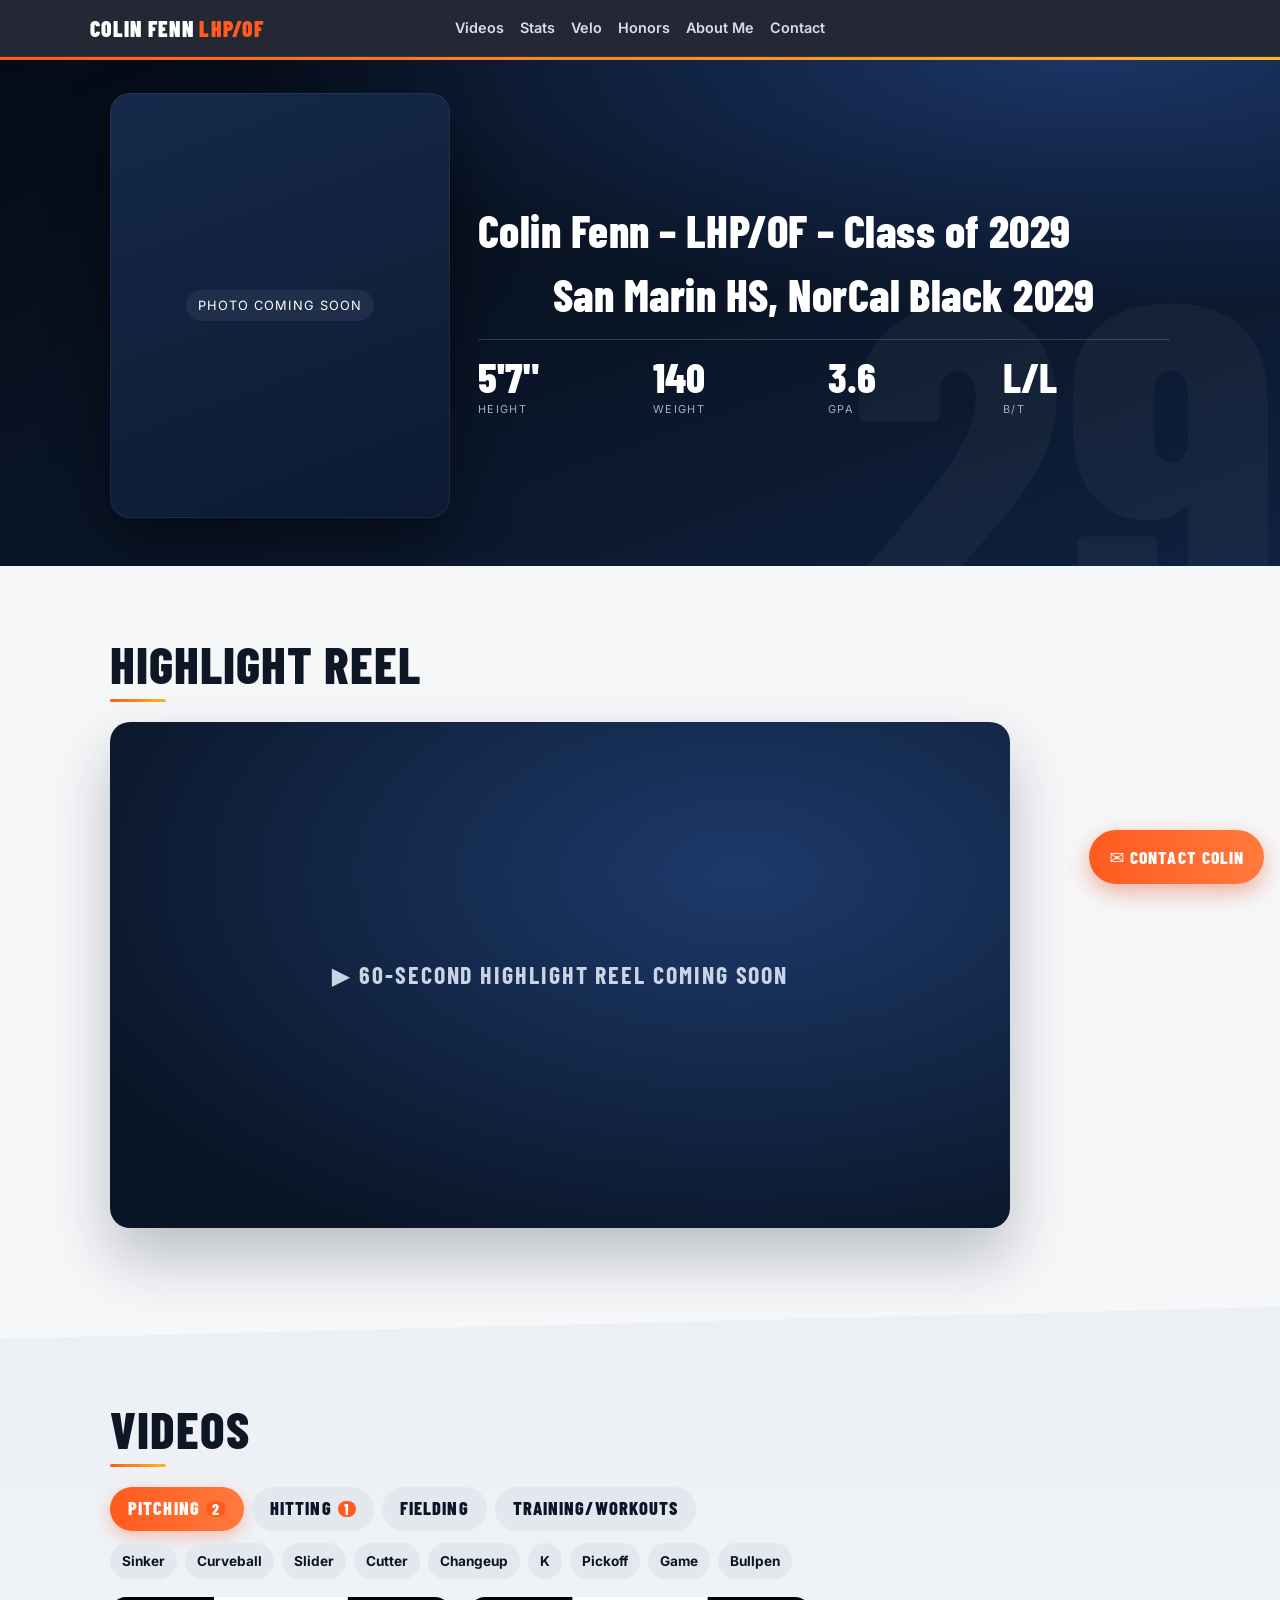
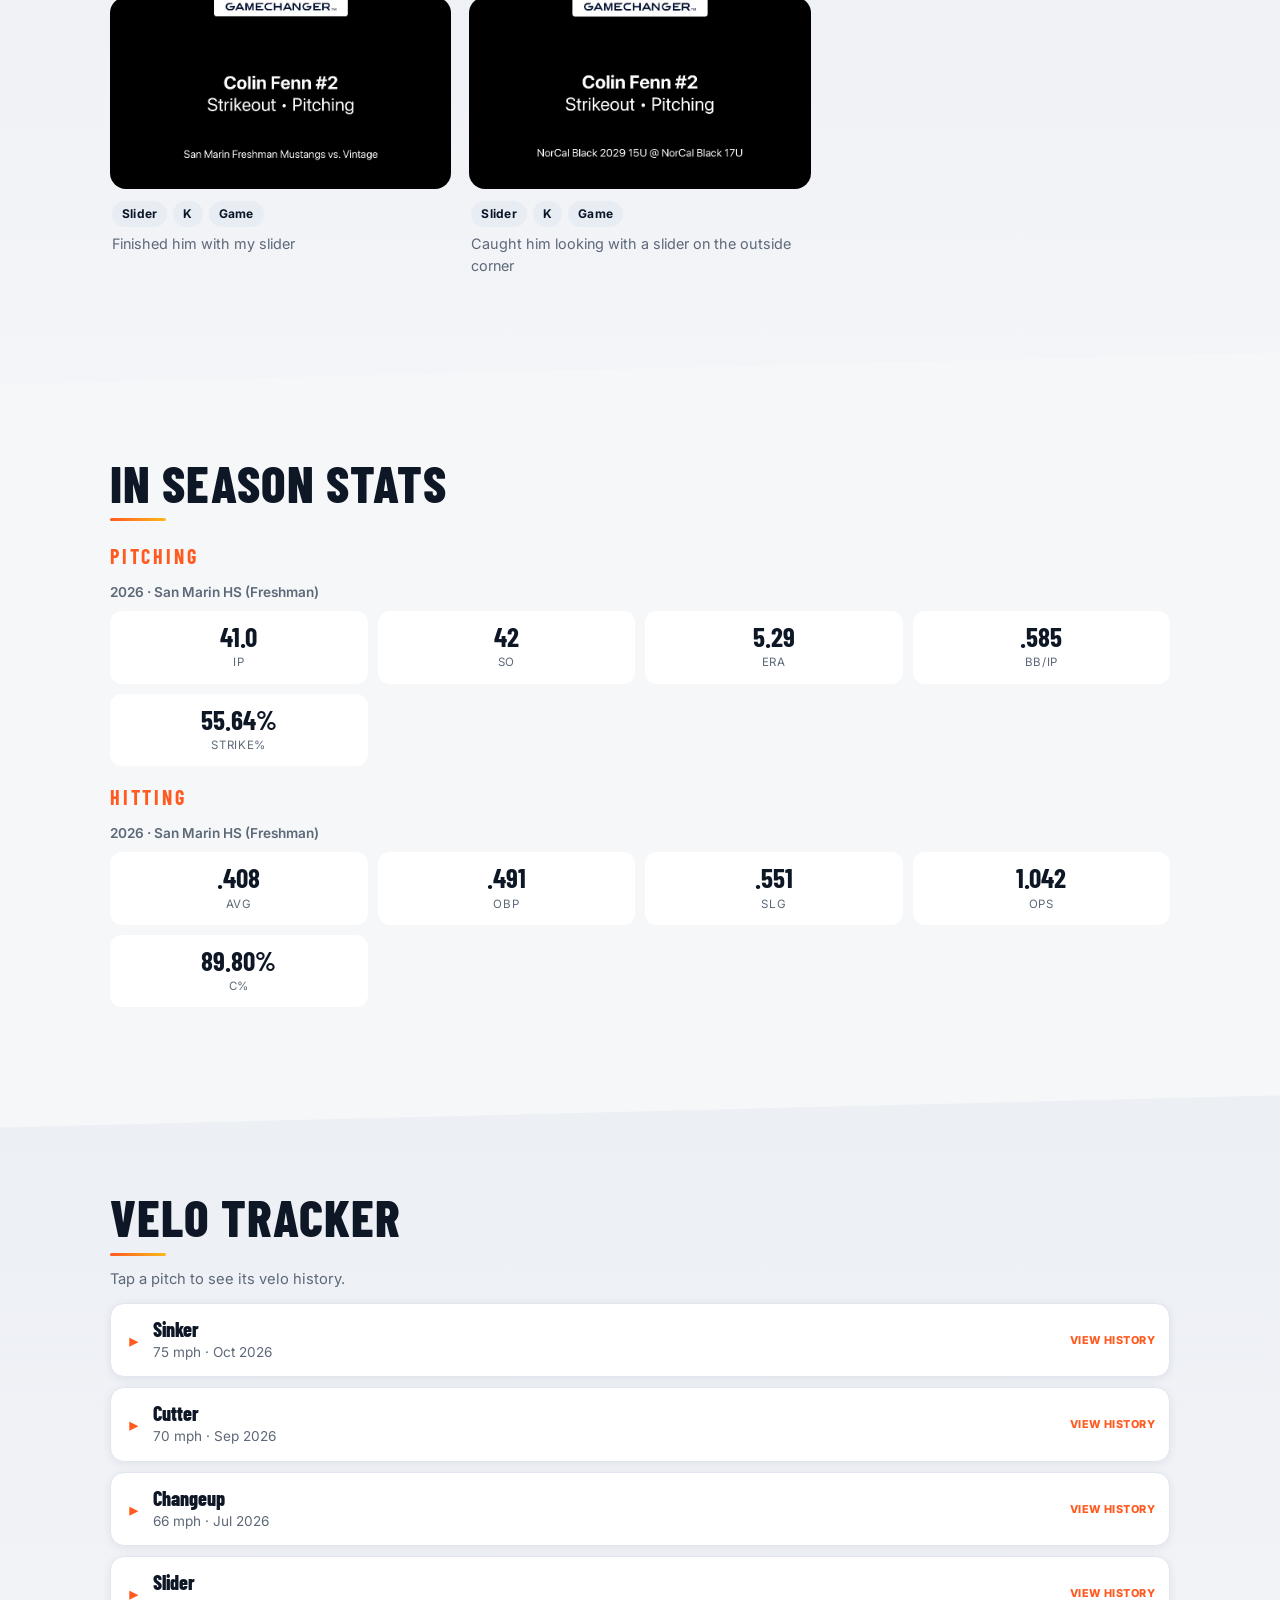
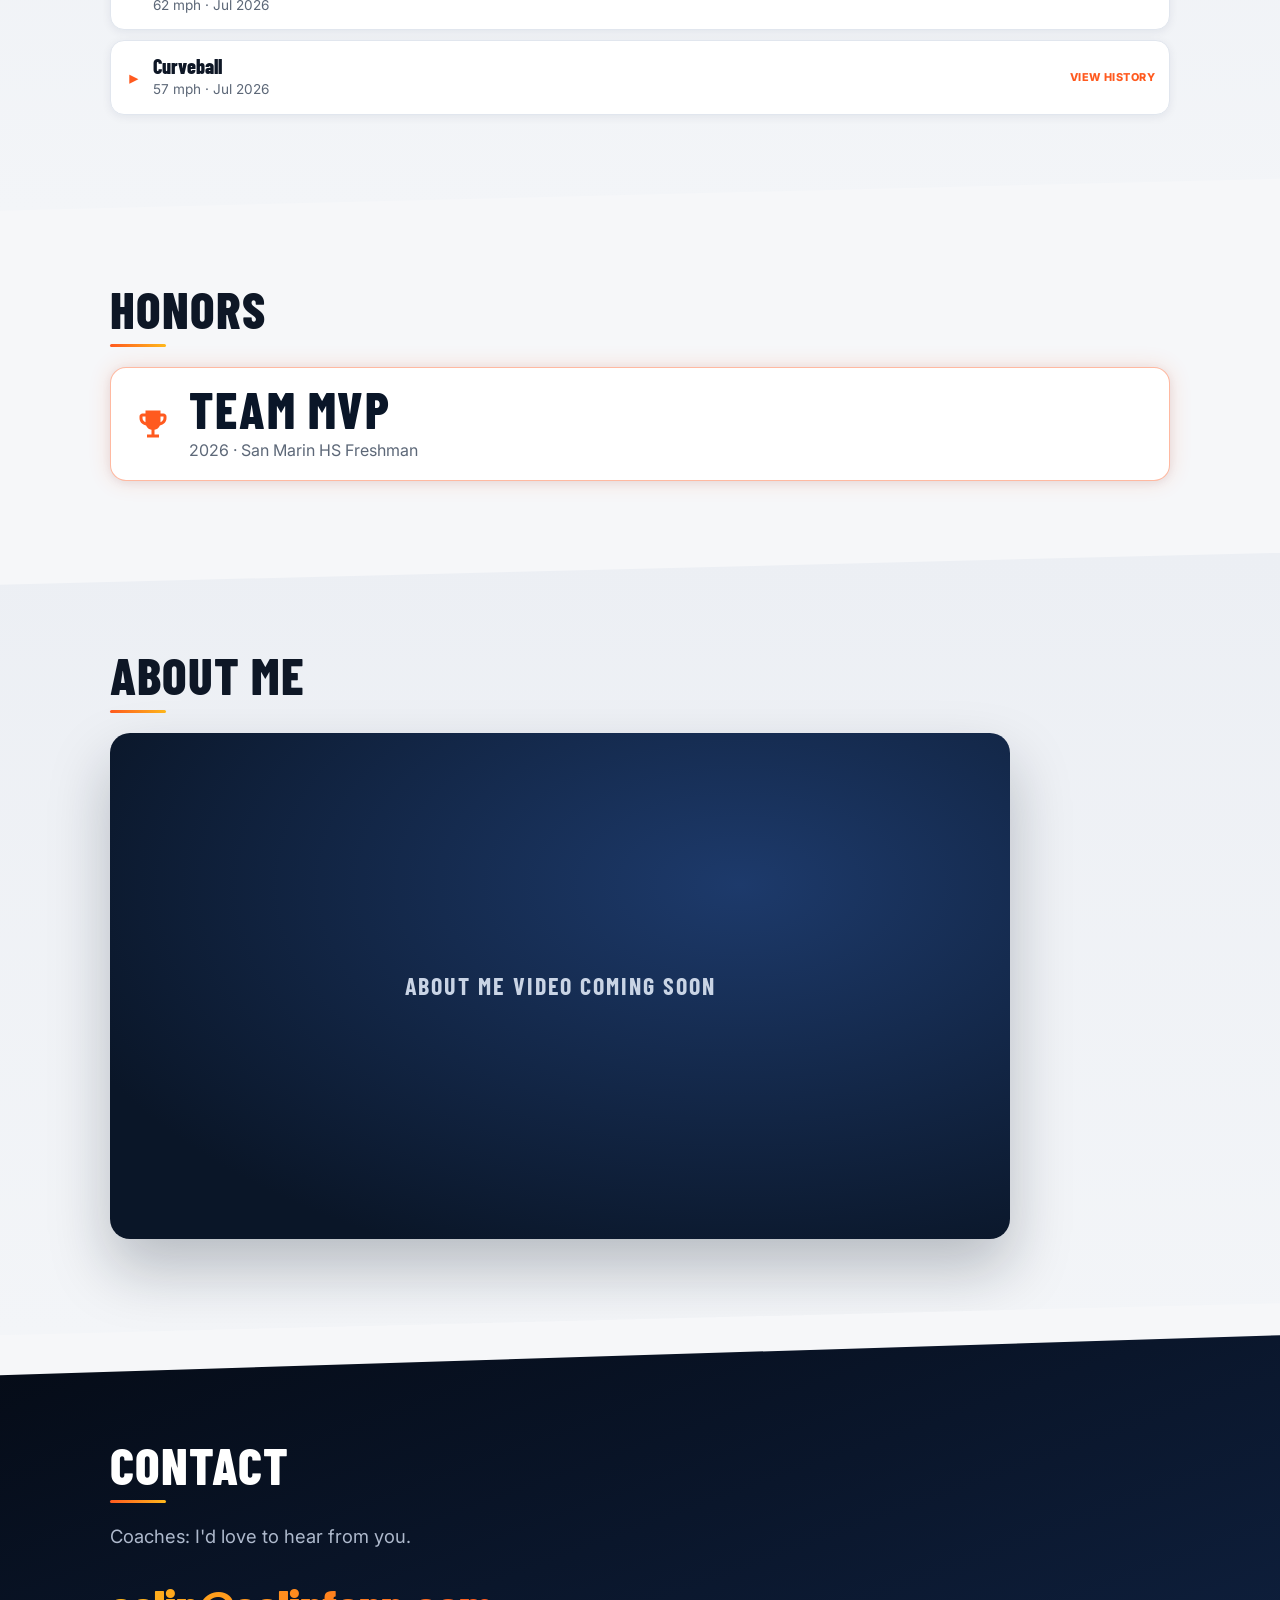
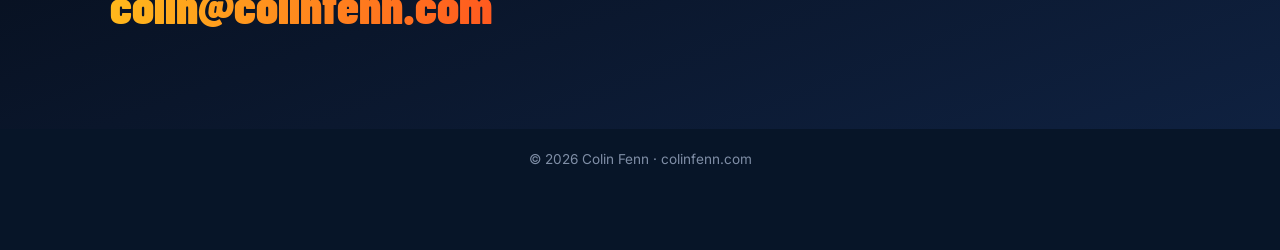
==== index.html @ 80c53531 "Center the hero teams line and separate the teams with a comma. The school and travel team read "San" ====
<!doctype html>
<html lang="en">
<head>
<meta charset="utf-8">
<meta name="viewport" content="width=device-width, initial-scale=1">
<title>Colin Fenn | LHP / OF | Class of 2029 | San Marin HS</title>
<meta name="description" content="Recruiting profile for Colin Fenn, LHP/OF, Class of 2029, San Marin High School (Novato, CA) and NorCal Black 2029. Video, stats, and contact.">
<link rel="canonical" href="https://colinfenn.com/">
<meta property="og:type" content="profile">
<meta property="og:title" content="Colin Fenn | LHP / OF | Class of 2029">
<meta property="og:description" content="LHP/OF, San Marin HS / NorCal Black 2029. Class of 2029. Video, stats, and contact.">
<meta property="og:url" content="https://colinfenn.com/">
<meta property="og:image" content="https://colinfenn.com/img/og.png">
<meta name="twitter:card" content="summary_large_image">
<meta name="theme-color" content="#0b1f3a">
<link rel="icon" href="data:image/svg+xml,<svg xmlns='http://www.w3.org/2000/svg' viewBox='0 0 100 100'><text y='.9em' font-size='90'>⚾</text></svg>">
<link rel="preconnect" href="https://fonts.googleapis.com"><link rel="preconnect" href="https://fonts.gstatic.com" crossorigin>
<link rel="stylesheet" href="https://fonts.googleapis.com/css2?family=Barlow+Condensed:wght@600;700;800&family=Inter:wght@400;500;600;700&display=swap">
<link rel="stylesheet" href="css/style.css">
<link rel="stylesheet" href="css/theme.css">
<script type="application/ld+json">{"@context":"https://schema.org","@type":"Person","name":"Colin Fenn","description":"Two-way baseball player (LHP / OF), Class of 2029, NorCal Black 2029","award":"Freshman Team MVP, San Marin HS, 2026","url":"https://colinfenn.com","affiliation":[{"@type":"HighSchool","name":"San Marin High School"},{"@type":"SportsTeam","name":"NorCal Black 2029"}]}</script>
</head>
<body>
<a class="skip" href="#main">Skip to content</a>
<header class="nav">
  <div class="wrap nav-in">
    <a href="#top" class="brand">COLIN FENN <span>LHP/OF</span></a>
    <nav aria-label="Sections"><a href="#videos">Videos</a><a href="#stats">Stats</a><a href="#velo">Velo</a><a href="#honors">Honors</a><a href="#about">About Me</a><a href="#contact">Contact</a></nav>
  </div>
</header>
<main id="main">
<section class="hero" id="top">
  <div class="wrap hero-in">
    <div class="photo" id="photo" role="img" aria-label="Player photo placeholder"><span>Photo coming soon</span></div>
    <div class="hero-text">
      <h1 class="id-line" id="id-line">Colin Fenn – LHP/OF – Class of 2029</h1>
      <p class="id-line" id="teams-line">San Marin HS, NorCal Black 2029</p>
      <ul class="keynums" id="keynums">
        <li><b>5'7"</b><span>Height</span></li>
        <li><b>140</b><span>Weight</span></li>
        <li><b>3.6</b><span>GPA</span></li>
        <li><b>L/L</b><span>B/T</span></li>
      </ul>
    </div>
  </div>
</section>

<section id="reel" class="sec reel-sec">
  <div class="wrap">
    <h2>Highlight Reel</h2>
    <div class="reel" id="reel-media"><span>▶ 60-second highlight reel coming soon</span></div>
    <p class="note" id="reel-caption"></p>
  </div>
</section>

<section id="videos" class="sec alt">
  <div class="wrap">
    <h2>Videos</h2>
    <div class="tabs" id="vtabs" role="tablist" aria-label="Video categories"></div>
    <div class="filters" id="filters" role="group" aria-label="Tags. Choose more than one to show videos with all of them."></div>
    <div class="videos" id="video-list"><p>Videos coming soon.</p></div>
  </div>
</section>

<section id="stats" class="sec">
  <div class="wrap">
    <h2>In Season Stats</h2>
    <div id="stats-tables"><p>Stats coming soon.</p></div>
  </div>
</section>

<section id="velo" class="sec alt">
  <div class="wrap">
    <h2>Velo Tracker</h2>
    <p class="pitch-hint">Tap a pitch to see its velo history.</p>
    <ul class="pitches" id="pitch-list"></ul>
  </div>
</section>

<section id="honors" class="sec">
  <div class="wrap">
    <h2>Honors</h2>
    <ul class="honors" id="honors-list">
      <li>
        <span class="trophy" aria-hidden="true"><svg viewBox="0 0 24 24" focusable="false"><path fill="currentColor" d="M19 5h-2V3H7v2H5c-1.1 0-2 .9-2 2v1c0 2.55 1.92 4.63 4.39 4.94.63 1.5 1.98 2.63 3.61 2.96V19H8v2h8v-2h-3v-3.1c1.63-.33 2.98-1.46 3.61-2.96C19.08 12.63 21 10.55 21 8V7c0-1.1-.9-2-2-2zM5 8V7h2v3.82C5.84 10.4 5 9.3 5 8zm14 0c0 1.3-.84 2.4-2 2.82V7h2v1z"/></svg></span>
        <div class="honor-copy"><strong>Team MVP</strong><div class="m">2026 · San Marin HS Freshman</div></div>
      </li>
    </ul>
  </div>
</section>

<section id="about" class="sec alt">
  <div class="wrap">
    <h2>About Me</h2>
    <div class="reel" id="about-media"><span>About Me video coming soon</span></div>
  </div>
</section>

<section id="contact" class="sec dark">
  <div class="wrap">
    <h2>Contact</h2>
    <p class="lead">Coaches: I'd love to hear from you.</p>
    <p><a class="email" id="email" href="mailto:colin@colinfenn.com">colin@colinfenn.com</a></p>
    <div class="coaches" id="coaches"></div>
  </div>
</section>
</main>
<a class="fab" href="#contact" id="fab">✉ Contact Colin</a>
<footer class="foot"><div class="wrap">© <span id="yr">2026</span> Colin Fenn · colinfenn.com</div></footer>
<script src="admin/logic.js" defer></script>
<script src="js/app.js" defer></script>
</body>
</html>
---- css/style.css ----
:root{--navy:#0b1f3a;--navy2:#132d52;--accent:#e4572e;--gold:#f2b134;--bg:#f5f7fa;--ink:#152033;--muted:#5b6678;--card:#fff;--r:14px}
*{box-sizing:border-box}html{scroll-behavior:smooth}
body{margin:0;font-family:system-ui,-apple-system,"Segoe UI",Roboto,Helvetica,Arial,sans-serif;color:var(--ink);background:var(--bg);line-height:1.5}
a{color:var(--accent)}img,video,iframe{max-width:100%}
.wrap{max-width:1100px;margin:0 auto;padding:0 20px}
.skip{position:absolute;left:-999px}.skip:focus{left:10px;top:10px;background:#fff;padding:8px;z-index:10}
.sr{position:absolute;width:1px;height:1px;overflow:hidden;clip:rect(0 0 0 0)}
:focus-visible{outline:3px solid var(--gold);outline-offset:2px}
.nav{position:sticky;top:0;z-index:5;background:rgba(11,31,58,.96);backdrop-filter:blur(6px)}
.nav-in{display:flex;align-items:center;justify-content:center;height:auto;min-height:56px;gap:8px 18px;flex-wrap:wrap;padding:8px 0}
.brand{color:#fff;font-weight:900;letter-spacing:.08em;text-decoration:none;white-space:nowrap}.brand span{color:var(--accent)}
.nav nav{display:flex;flex-wrap:wrap;justify-content:center;gap:10px 16px;max-width:100%}.nav nav a{color:#d6deea;text-decoration:none;font-size:.9rem;font-weight:600;white-space:nowrap}
.btn-sm{background:var(--accent);color:#fff!important;padding:6px 12px;border-radius:999px}
@media(min-width:900px){
  .nav-in{display:grid;grid-template-columns:minmax(0,1fr) auto minmax(0,1fr);align-items:center;height:56px;padding:0}
  .brand{grid-column:1;justify-self:start}
  .nav nav{grid-column:2;justify-self:center}
}
@media(max-width:899px){.brand{width:100%;text-align:center;white-space:normal}.nav nav{width:100%;gap:10px 14px}}
.hero{background:linear-gradient(135deg,var(--navy),var(--navy2) 60%,#1d3f70);color:#fff;padding:40px 0 56px}
.hero-in{display:grid;gap:28px;grid-template-columns:1fr}
@media(min-width:860px){.hero-in{grid-template-columns:340px 1fr;align-items:center}}
.photo{aspect-ratio:4/5;border-radius:var(--r);background:repeating-linear-gradient(45deg,#1b3a66,#1b3a66 12px,#16325a 12px,#16325a 24px);display:grid;place-items:center;border:2px dashed #3d5f8f;background-size:cover;background-position:center;max-width:340px;width:100%;margin:0 auto}
.photo span{background:rgba(0,0,0,.35);padding:6px 12px;border-radius:999px;font-size:.85rem}
.photo.has-img{border:0}.photo.has-img span{display:none}
.eyebrow{color:var(--gold);font-weight:800;letter-spacing:.15em;margin:0}
h1{font-size:clamp(2.6rem,8vw,4.5rem);line-height:1;margin:.2em 0;font-weight:900;text-transform:uppercase;letter-spacing:-.01em}
.lead{font-size:1.15rem;color:#c9d4e5;margin:.3em 0 1em}
.facts{display:grid;grid-template-columns:repeat(2,1fr);gap:10px;margin:0;background:rgba(255,255,255,.06);border:1px solid rgba(255,255,255,.12);border-radius:var(--r);padding:16px}
@media(min-width:600px){.facts{grid-template-columns:repeat(4,1fr)}}
.facts dt{font-size:.72rem;text-transform:uppercase;letter-spacing:.1em;color:#9fb0c9}.facts dd{margin:0;font-weight:700}
.ph{color:#9aa6b8;font-style:italic;font-weight:500!important}.hero .ph{color:#8fa2bf}
.cta{display:flex;gap:12px;margin-top:20px;flex-wrap:wrap}
.btn{display:inline-block;background:var(--accent);color:#fff;padding:12px 22px;border-radius:999px;font-weight:700;text-decoration:none}
.btn.ghost{background:transparent;border:2px solid #fff}
.sec{padding:56px 0}.sec.alt{background:#e9eef5}.sec.dark{background:var(--navy);color:#fff}
h2{font-size:1.9rem;margin:0 0 20px;text-transform:uppercase;letter-spacing:.03em;font-weight:900}
h2::after{content:"";display:block;width:48px;height:4px;background:var(--accent);margin-top:8px;border-radius:2px}
h3{margin:32px 0 12px;text-transform:uppercase;font-size:1rem;letter-spacing:.1em;color:var(--muted)}
.metrics{display:grid;grid-template-columns:repeat(2,1fr);gap:14px}@media(min-width:760px){.metrics{grid-template-columns:repeat(4,1fr)}}
.metric{background:var(--card);border-radius:var(--r);padding:18px;box-shadow:0 2px 10px rgba(16,35,66,.07);border-top:4px solid var(--accent)}
.metric.placeholder{border-top-color:#c3cbd8}
.metric .v{font-size:2.2rem;font-weight:900;line-height:1}.metric .v small{font-size:.9rem;color:var(--muted);margin-left:4px}
.metric .l{font-weight:700;margin-top:6px}.metric .n{font-size:.8rem;color:var(--muted)}
.arsenal{list-style:none;padding:0;margin:0;display:grid;grid-template-columns:repeat(auto-fill,minmax(180px,1fr));gap:12px}
.arsenal li{background:var(--card);border-radius:var(--r);padding:14px 16px;box-shadow:0 2px 10px rgba(16,35,66,.07);font-weight:800}
.arsenal li span{display:block;font-weight:500;font-size:.85rem;color:var(--muted)}
.filters{display:flex;flex-wrap:wrap;gap:8px;margin-bottom:18px}
.filters button{border:1px solid #c3cbd8;background:#fff;border-radius:999px;padding:6px 14px;font:inherit;font-size:.85rem;cursor:pointer;color:var(--ink)}
.filters button[aria-pressed=true]{background:var(--navy);color:#fff;border-color:var(--navy)}
.videos{display:grid;grid-template-columns:1fr;gap:18px}@media(min-width:640px){.videos{grid-template-columns:repeat(2,1fr)}}@media(min-width:960px){.videos{grid-template-columns:repeat(3,1fr)}}
.vcard{background:var(--card);border-radius:var(--r);overflow:hidden;box-shadow:0 2px 10px rgba(16,35,66,.07)}
.vmedia{aspect-ratio:16/9;background:#0f2442;display:grid;place-items:center;color:#8fa2bf}
.vmedia iframe,.vmedia video,.vmedia img,.vmedia .play{width:100%;height:100%;border:0;display:block}
.vmedia img{object-fit:cover}
.vmedia .play{padding:0;background:none;cursor:pointer}
.keynums{list-style:none;display:grid;grid-template-columns:repeat(4,minmax(0,1fr));gap:8px;margin:18px 0 0;padding:16px 0 0;border-top:1px solid rgba(255,255,255,.16)}
.keynums b{display:block;font-size:clamp(1.35rem,5vw,1.8rem);line-height:1}
.keynums span{display:block;margin-top:4px;font-size:.68rem;letter-spacing:.12em;text-transform:uppercase;color:#9fb0c9}
.hero-text{container-type:inline-size}
.id-line{font-size:clamp(1rem,7.1cqi,2.15rem);line-height:1.25;font-weight:800;margin:0;text-transform:none;letter-spacing:0;white-space:nowrap}
p.id-line{margin-top:.28em}
#teams-line{text-align:center}
.fresh-kicker{margin:16px 0 8px;font-weight:700;color:var(--muted)}
.season-line{margin:0 0 10px;font-size:.85rem;font-weight:600;line-height:1.35;color:var(--muted)}
.fresh-nums{list-style:none;display:grid;grid-template-columns:repeat(2,minmax(0,1fr));gap:10px;margin:0 0 16px;padding:0}
@media(min-width:700px){.fresh-nums{grid-template-columns:repeat(4,minmax(0,1fr))}}
.fresh-nums li{background:#fff;border-radius:12px;padding:12px 8px;text-align:center;min-width:0}
.fresh-nums b{display:block;font-size:clamp(1.25rem,5.5vw,1.7rem);line-height:1;overflow-wrap:anywhere}
.fresh-nums span{display:block;margin-top:4px;font-size:.72rem;letter-spacing:.06em;text-transform:uppercase;color:var(--muted);overflow-wrap:anywhere}
#stats-tables .fresh:first-child h3{margin-top:0}
.pitch-hint{margin:-6px 0 14px;color:var(--muted);font-size:.92rem;line-height:1.3}
.pitches{list-style:none;margin:0;padding:0;display:grid;gap:10px}
.pitch{background:#fff;border:1px solid #e1e6ee;border-radius:14px;box-shadow:0 2px 10px rgba(16,35,66,.07);overflow:hidden;transition:border-color .15s,box-shadow .15s}
.pitch:has(.pitch-btn:hover){border-color:#c5ceda;box-shadow:0 6px 16px rgba(16,35,66,.1)}
.pitch:has(.pitch-btn:active){border-color:var(--accent)}
.pitch:has(.pitch-btn[aria-expanded=true]){border-color:var(--accent);box-shadow:0 6px 16px rgba(228,87,46,.12)}
.pitch-btn{width:100%;display:flex;align-items:center;gap:10px;text-align:left;background:transparent;border:0;padding:14px;font:inherit;color:inherit;cursor:pointer;min-height:64px}
.pitch-btn:hover{background:#f7f9fc}
.pitch-btn:active{background:#eef2f7}
.pitch-btn[aria-expanded=true]{background:#fff6f3}
.pitch-btn[aria-expanded=true]:hover{background:#fff1eb}
.pitch-chevron{flex:0 0 auto;width:1.1rem;color:var(--accent);font-size:1.15rem;line-height:1;text-align:center;transition:transform .2s ease}
.pitch-btn[aria-expanded=true] .pitch-chevron{transform:rotate(90deg)}
.pitch-main{flex:1;min-width:0;display:flex;flex-direction:column;gap:2px}
.pitch-name{font-weight:800;font-size:1.25rem;line-height:1.1}
.pitch-now{color:var(--muted);font-size:.85rem;overflow-wrap:anywhere}
.pitch-action{flex:0 0 auto;color:var(--accent);font-size:.68rem;font-weight:800;letter-spacing:.04em;text-transform:uppercase;white-space:nowrap}
.pitch-panel{padding:0 14px 14px 40px}
.pitch-log{list-style:none;margin:0;padding:0}
.pitch-log li{display:flex;justify-content:space-between;gap:12px;padding:6px 0;border-bottom:1px solid #eef1f5}
.trend{display:block;margin-top:10px;color:var(--accent)}
.vbody{padding:14px}.vbody h4{margin:0 0 6px}.vbody p{margin:6px 0 0;color:var(--muted);font-size:.9rem}
.tags{display:flex;flex-wrap:wrap;gap:6px}.tag{font-size:.72rem;background:#eef2f7;padding:3px 8px;border-radius:999px;font-weight:700;color:var(--navy2)}
.note{color:var(--muted);font-size:.9rem;margin-top:-8px}
.badge{background:var(--gold);color:#3a2a00;font-size:.72rem;font-weight:800;padding:2px 8px;border-radius:999px;margin-right:6px}
.table-wrap{overflow:visible;background:#fff;border-radius:var(--r);box-shadow:0 2px 10px rgba(16,35,66,.07)}
table{border-collapse:collapse;width:100%;min-width:0}th,td{padding:12px 14px;text-align:left;border-bottom:1px solid #edf0f4;white-space:normal}
th{background:var(--navy);color:#fff;font-size:.78rem;text-transform:uppercase;letter-spacing:.08em}
tr.example td{color:#8a94a6;font-style:italic}
.cards{display:grid;grid-template-columns:repeat(2,1fr);gap:14px;margin:0}@media(min-width:760px){.cards{grid-template-columns:repeat(4,1fr)}}
.cards div{background:#fff;border-radius:var(--r);padding:18px;box-shadow:0 2px 10px rgba(16,35,66,.07)}
.cards dt{font-size:.75rem;text-transform:uppercase;letter-spacing:.1em;color:var(--muted)}.cards dd{margin:4px 0 0;font-size:1.4rem;font-weight:800}
.schedule{list-style:none;padding:0;margin:0;display:grid;gap:10px}
.schedule li{background:#fff;border-radius:var(--r);padding:14px 16px;display:grid;grid-template-columns:90px 1fr;gap:12px;box-shadow:0 2px 10px rgba(16,35,66,.07)}
.schedule .d{font-weight:900;color:var(--accent)}.schedule .m{color:var(--muted);font-size:.88rem}
.email{font-size:clamp(1.3rem,5vw,2rem);font-weight:900;color:var(--gold);text-decoration:none;word-break:break-all}
.coaches{display:grid;grid-template-columns:1fr;gap:14px;margin-top:20px}@media(min-width:640px){.coaches{grid-template-columns:repeat(2,1fr)}}
.coach{background:rgba(255,255,255,.07);border:1px solid rgba(255,255,255,.14);border-radius:var(--r);padding:16px}
.coach .role{font-size:.75rem;text-transform:uppercase;letter-spacing:.1em;color:#9fb0c9}.coach .nm{font-weight:800;font-size:1.1rem}
.foot{background:#071528;color:#7f8ea6;padding:20px 0;font-size:.85rem;text-align:center}
@media(prefers-reduced-motion:reduce){html{scroll-behavior:auto}}

.award{display:inline-block;margin:10px 0 4px;background:var(--gold);color:#2b1f00;font-weight:900;padding:8px 16px;border-radius:999px;letter-spacing:.02em;box-shadow:0 4px 14px rgba(242,177,52,.35)}
.honors{list-style:none;padding:0;margin:0;display:grid;gap:14px;max-width:100%}
.honors li{background:#fff;border-radius:var(--r);padding:18px 20px;display:flex;gap:14px;align-items:center;min-width:0;max-width:100%;box-shadow:0 2px 10px rgba(16,35,66,.07);border:1px solid color-mix(in srgb,var(--accent) 40%,transparent)}
.honors .trophy{flex:0 0 auto;width:44px;height:44px;color:var(--accent);display:grid;place-items:center}
.honors .trophy svg{width:36px;height:36px;display:block}
.honors .honor-copy{min-width:0;flex:1}
.honors strong{display:block;font-size:clamp(1.8rem,8vw,2.6rem);line-height:.95;text-transform:uppercase;overflow-wrap:anywhere}
.honors .m{color:var(--muted);font-size:.95rem;margin-top:4px;overflow-wrap:anywhere}
@media(max-width:400px){.honors li{padding:14px;gap:12px}.honors .trophy{width:36px;height:36px}.honors .trophy svg{width:30px;height:30px}}
#stats-tables h3:first-child{margin-top:0}#stats-tables table{min-width:0;width:100%}
@media(max-width:899px){
  #stats-tables table,#stats-tables tbody{display:block;width:100%}
  #stats-tables thead{display:none}
  #stats-tables tr{display:grid;grid-template-columns:repeat(2,minmax(0,1fr));gap:12px 16px;padding:4px 0 18px;border-bottom:1px solid #e6e9ef}
  #stats-tables tbody th,#stats-tables td{display:flex;flex-direction:column;gap:2px;min-width:0;padding:0;border:0;white-space:normal;text-align:left}
  #stats-tables tbody th,#stats-tables .col-team{grid-column:1 / -1}
  #stats-tables td::before,#stats-tables tbody th::before{content:attr(data-label);font-family:Inter,system-ui,sans-serif;font-size:.68rem;font-weight:700;letter-spacing:.08em;text-transform:uppercase;color:var(--muted)}
}
abbr{text-decoration:none;cursor:help}
.award{line-height:1.3;max-width:100%}
@media(max-width:480px){.award{font-size:.85rem;padding:6px 12px}}
.hero h1{margin-top:.25em}
#stats-tables table{min-width:0}
.team-sub{display:none;text-transform:none;letter-spacing:0;font-weight:600}
@media(max-width:600px){#stats-tables th,#stats-tables td{font-size:.95rem}}

.glance{background:#fff;border-bottom:1px solid #e3e8ef;padding:18px 0;box-shadow:0 6px 18px rgba(16,35,66,.06)}
.glance-list{list-style:none;margin:0;padding:0;display:grid;grid-template-columns:repeat(2,1fr);gap:10px}
@media(min-width:600px){.glance-list{grid-template-columns:repeat(3,1fr)}}
@media(min-width:960px){.glance-list{grid-template-columns:1.6fr repeat(6,1fr)}}
.glance-list li{background:var(--bg);border-radius:12px;padding:12px 14px;text-align:center}
.glance-list b{display:block;font-size:clamp(1.6rem,5vw,2.1rem);font-weight:900;line-height:1.05;color:var(--navy)}
.glance-list span{display:block;font-size:.78rem;text-transform:uppercase;letter-spacing:.08em;color:var(--muted);font-weight:700;margin-top:4px}
.glance-list li.hl{grid-column:1/-1;background:var(--gold)}
@media(min-width:960px){.glance-list li.hl{grid-column:auto}}
.glance-list li.hl b,.glance-list li.hl span{color:#2b1f00}
.reel-sec{padding-top:40px}
.reel{aspect-ratio:16/9;max-width:900px;border-radius:var(--r);background:linear-gradient(135deg,#0f2442,#1d3f70);display:grid;place-items:center;color:#c9d4e5;font-weight:700;font-size:1.1rem;box-shadow:0 8px 24px rgba(16,35,66,.18);overflow:hidden;text-align:center;padding:12px}
.reel.has{padding:0}.reel iframe,.reel video{width:100%;height:100%;border:0}
.tabs{display:grid;grid-template-columns:repeat(2,minmax(0,1fr));gap:8px;overflow:visible;margin-bottom:12px}
.tabs button{display:flex;align-items:center;justify-content:center;flex-wrap:wrap;gap:4px 6px;width:100%;min-width:0;min-height:44px;height:100%;padding:10px 8px;border-radius:999px;border:2px solid var(--navy);background:#fff;color:var(--navy);font:inherit;font-weight:800;line-height:1.05;text-align:center;white-space:normal;cursor:pointer}
.tabs button[aria-selected=true]{background:var(--navy);color:#fff}
.tabs small{background:var(--accent);color:#fff;border-radius:999px;padding:0 6px}
@media(min-width:640px){
  .tabs{display:flex;flex-wrap:nowrap}
  .tabs button{flex:0 0 auto;width:auto;height:auto;padding:10px 18px}
}
.fab{position:fixed;right:16px;bottom:16px;z-index:20;background:var(--accent);color:#fff;font-weight:800;text-decoration:none;padding:14px 20px;border-radius:999px;box-shadow:0 8px 22px rgba(228,87,46,.45);min-height:48px}
.foot{padding-bottom:80px}

.refs{display:grid;gap:14px}@media(min-width:760px){.refs{grid-template-columns:repeat(2,1fr)}}
.ref{margin:0;background:#fff;border-radius:var(--r);padding:20px;box-shadow:0 2px 10px rgba(16,35,66,.07);border-left:5px solid var(--navy)}
.ref blockquote{margin:0 0 12px;font-size:1.05rem;font-style:italic}
.ref figcaption{display:flex;flex-direction:column;font-size:.9rem;color:var(--muted)}.ref figcaption strong{color:var(--ink)}
.note-q{margin:0;max-width:760px;font-size:1.2rem;line-height:1.6;background:#fff;border-radius:var(--r);padding:22px;border-left:5px solid var(--accent);box-shadow:0 2px 10px rgba(16,35,66,.07)}
.res{font-size:.88rem;margin-top:4px;color:var(--navy2);font-weight:600}
---- css/theme.css ----
/* Sporty theme layer (overrides style.css) */
:root{--navy:#0a1628;--navy2:#0f2140;--ink:#0e1726;--accent:#ff5a1f;--gold:#ffb81c;--bg:#f6f7f9;--muted:#5d6878;--r:16px;--disp:"Barlow Condensed","Oswald","Arial Narrow",system-ui,sans-serif;--ease:cubic-bezier(.2,.8,.2,1)}
body{font-family:Inter,system-ui,-apple-system,"Segoe UI",Roboto,sans-serif;background:var(--bg)}
h1,h2,h3,.brand,.eyebrow,.btn,.glance-list b,.metric .v,.cards dd,.email,.tabs button,.fab,th{font-family:var(--disp)}
.nav{background:rgba(6,12,24,.88);border-bottom:1px solid rgba(255,255,255,.06)}
.brand{font-size:1.35rem;letter-spacing:.06em}.nav nav a{font-weight:600;transition:color .2s}.nav nav a:hover{color:#fff}
/* Hero */
.hero{background:radial-gradient(120% 90% at 85% 0%,#1b3566 0%,transparent 55%),linear-gradient(160deg,#050b16 0%,#0a1628 55%,#0f2140 100%);padding:36px 0 48px;position:relative;overflow:hidden}
.hero::before{content:"29";position:absolute;right:0;bottom:-6vw;max-width:70%;font:800 clamp(14rem,38vw,30rem)/.8 var(--disp);color:rgba(255,255,255,.035);pointer-events:none;overflow:hidden}
.hero::after{content:"";position:absolute;left:0;right:0;top:0;height:3px;background:linear-gradient(90deg,var(--accent),var(--gold))}
.hero-in{position:relative;z-index:1}
.photo{border:0;border-radius:20px;background:linear-gradient(160deg,#16294a,#0c1a33);box-shadow:0 30px 60px rgba(0,0,0,.45),inset 0 0 0 1px rgba(255,255,255,.06)}
.photo span{background:rgba(255,255,255,.06);font-size:.8rem;letter-spacing:.08em;text-transform:uppercase}
h1{font-size:clamp(3.6rem,13vw,7rem);font-weight:800;letter-spacing:.01em;line-height:.88}
.id-line{font-family:var(--disp);font-size:clamp(1rem,7.1cqi,2.8rem);line-height:1.15;text-transform:none;letter-spacing:.01em;font-weight:800;margin:0;white-space:nowrap}
p.id-line{margin-top:.28em}
#teams-line{text-align:center}
.keynums b{font-family:var(--disp);font-size:clamp(1.8rem,6vw,2.6rem);font-weight:800}
.pitch-name,.fresh-nums b{font-family:var(--disp)}
.filters button[aria-pressed=true]{background:var(--navy);color:#fff;box-shadow:none;border-radius:999px;padding:6px 12px}
.eyebrow{font-size:1.15rem;letter-spacing:.22em;color:var(--gold)}
.lead{color:#aeb9cc}
.award{font-family:var(--disp);font-size:1.05rem;letter-spacing:.06em;text-transform:uppercase;background:linear-gradient(90deg,var(--gold),#ffd25e);box-shadow:0 6px 20px rgba(255,184,28,.28)}
.facts{background:none;border:0;border-top:1px solid rgba(255,255,255,.12);border-radius:0;padding:18px 0 0;gap:16px 20px}
.facts dd{font-size:1.02rem}
.btn{font-size:1.15rem;letter-spacing:.06em;text-transform:uppercase;padding:12px 26px;transition:transform .25s var(--ease),box-shadow .25s}
.btn:hover{transform:translateY(-2px);box-shadow:0 10px 24px rgba(255,90,31,.35)}
.btn.ghost{border:1.5px solid rgba(255,255,255,.5)}.btn.ghost:hover{box-shadow:none;border-color:#fff}
/* Glance ribbon */
.glance{background:none;border:0;box-shadow:none;margin-top:-64px;position:relative;z-index:2;padding:0 0 12px}
.glance-list{background:#fff;border-radius:20px;box-shadow:0 20px 50px rgba(10,22,40,.14);padding:8px;gap:0}
.glance-list li{background:none;border-radius:0;padding:16px 10px;position:relative}
.glance-list li+li::before{content:"";position:absolute;left:0;top:22%;bottom:22%;width:1px;background:#e6e9ef}
.glance-list b{font-size:clamp(2.2rem,7vw,3rem);font-weight:800;letter-spacing:.01em}
.glance-list span{font-size:.7rem;letter-spacing:.14em}
.glance-list li.hl{background:linear-gradient(135deg,var(--navy),#16305c);border-radius:14px}
.glance-list li.hl b{color:var(--gold)}.glance-list li.hl span{color:#c7d2e4}
@media(max-width:959px){.glance-list li:nth-child(2n)::before{display:block}.glance-list li:nth-child(2)::before{display:none}}
/* Sections */
.sec{padding:72px 0}
.sec.alt{background:linear-gradient(180deg,#eceff4,#f3f5f8);clip-path:polygon(0 32px,100% 0,100% calc(100% - 32px),0 100%);padding:96px 0}
.sec.dark{background:linear-gradient(160deg,#050b16,#0f2140);clip-path:polygon(0 40px,100% 0,100% 100%,0 100%);padding-top:104px}
h2{font-size:clamp(2.3rem,7vw,3.2rem);font-weight:800;letter-spacing:.02em;line-height:1}
h2::after{width:56px;height:3px;background:linear-gradient(90deg,var(--accent),var(--gold));margin-top:10px}
h3{font-family:var(--disp);font-size:1.25rem;letter-spacing:.14em;color:var(--accent)}
/* Borderless cards */
.metric,.arsenal li,.cards div,.schedule li,.ref,.note-q,.table-wrap,.vcard{box-shadow:none}
.metric{background:none;border:0;border-left:3px solid var(--accent);border-radius:0;padding:4px 0 4px 16px}
.metric.placeholder{border-left-color:#cfd5de}
.metric .v{font-size:3rem;font-weight:800}
.arsenal li{background:none;border-radius:0;border-bottom:1px solid #dfe3ea;padding:12px 0;font-family:var(--disp);font-size:1.4rem;letter-spacing:.03em}
.cards div{background:none;border-radius:0;border-top:2px solid var(--navy);padding:12px 0}
.cards dd{font-size:2rem}
.schedule li{background:none;border-radius:0;border-bottom:1px solid #dfe3ea;padding:16px 0}
.schedule .d{font-family:var(--disp);font-size:1.4rem}
.honors li{background:#fff;border-radius:var(--r);border:1px solid color-mix(in srgb,var(--accent) 42%,transparent);box-shadow:0 2px 10px rgba(16,35,66,.07),0 0 22px color-mix(in srgb,var(--accent) 16%,transparent)}
.honors strong{font-family:var(--disp);font-size:clamp(2.1rem,9vw,3.15rem);font-weight:800;letter-spacing:.03em;color:var(--navy)}
.honors .m{font-family:Inter,system-ui,sans-serif;font-size:1rem}
.ref{background:none;border-radius:0;border-left:3px solid var(--accent);padding:4px 0 4px 20px}
.note-q{background:none;border-radius:0;border-left:3px solid var(--accent);font-size:1.3rem;padding:4px 0 4px 22px}
/* Tables */
.table-wrap{background:#fff;border-radius:14px}
th{font-size:1rem;letter-spacing:.12em;background:var(--navy)}
tbody th{background:none!important;color:var(--accent);font-family:var(--disp);font-size:1.3rem}
td{font-family:var(--disp);font-size:1.6rem;font-weight:700;color:var(--ink)}
td.col-team{font-family:Inter,sans-serif;font-size:.95rem;font-weight:500;color:var(--muted)}
/* Tabs and filters */
.tabs button{border:0;background:#e3e7ee;color:var(--navy);font-size:1.15rem;letter-spacing:.06em;text-transform:uppercase;transition:background .2s,color .2s,transform .2s var(--ease)}
.tabs button:hover{transform:translateY(-1px)}
.tabs button[aria-selected=true]{background:linear-gradient(90deg,var(--accent),#ff7a3d);color:#fff;box-shadow:0 6px 16px rgba(255,90,31,.3)}
.filters button{border:0;background:#e3e7ee;color:var(--navy);font-weight:700;padding:8px 12px;border-radius:999px}
.filters button[aria-pressed=true]{background:var(--navy);color:#fff;box-shadow:none;border-radius:999px}
/* Video */
.vcard{background:none;overflow:visible;transition:transform .3s var(--ease)}
.vcard:hover{transform:translateY(-4px)}
.vmedia{border-radius:16px;overflow:hidden;position:relative;background:linear-gradient(140deg,#13284a,#0a1628)}
.vmedia>span{font-size:0;width:64px;height:64px;border-radius:50%;background:rgba(255,255,255,.12);backdrop-filter:blur(4px);display:grid;place-items:center;transition:transform .3s var(--ease),background .3s}
.vmedia>span::before{content:"";border-left:18px solid #fff;border-top:11px solid transparent;border-bottom:11px solid transparent;margin-left:5px}
.vcard:hover .vmedia>span{transform:scale(1.1);background:var(--accent)}
.vbody{padding:12px 2px}.vbody h4{font-family:var(--disp);font-size:1.3rem;letter-spacing:.03em;margin:0 0 6px}
.tag{background:#e8edf4;color:var(--navy);padding:4px 10px;border-radius:999px;font-weight:700;letter-spacing:.02em;text-transform:none;font-size:.75rem}
.tag+.tag::before{content:none}
.reel{border-radius:20px;background:radial-gradient(80% 80% at 70% 30%,#1d3a6b,#0a1628);box-shadow:0 30px 60px rgba(10,22,40,.25);font-family:var(--disp);font-size:1.5rem;letter-spacing:.08em;text-transform:uppercase}
/* Contact */
.email{font-size:clamp(1.8rem,7vw,3rem);color:#fff;background:linear-gradient(90deg,var(--gold),var(--accent));-webkit-background-clip:text;background-clip:text;-webkit-text-fill-color:transparent}
.coach{background:none;border:0;border-top:1px solid rgba(255,255,255,.15);border-radius:0;padding:14px 0}
.fab{font-size:1.1rem;letter-spacing:.06em;text-transform:uppercase;background:linear-gradient(90deg,var(--accent),#ff7a3d);transition:transform .25s var(--ease)}
.fab:hover{transform:translateY(-2px)}
.badge{background:transparent;border:1px solid #d9a21a;color:#9a6c00;font-size:.65rem;letter-spacing:.1em}
@media(prefers-reduced-motion:reduce){*{transition:none!important}}
@media(max-width:600px){
 .photo{max-width:240px;aspect-ratio:1/1}
 .award{font-size:.82rem;letter-spacing:.03em;padding:6px 12px}
 #stats-tables td{font-size:1.25rem}#stats-tables tbody th{font-size:1.1rem}#stats-tables th{font-size:.85rem;letter-spacing:.06em}
 .glance-list b{font-size:2.3rem}
}
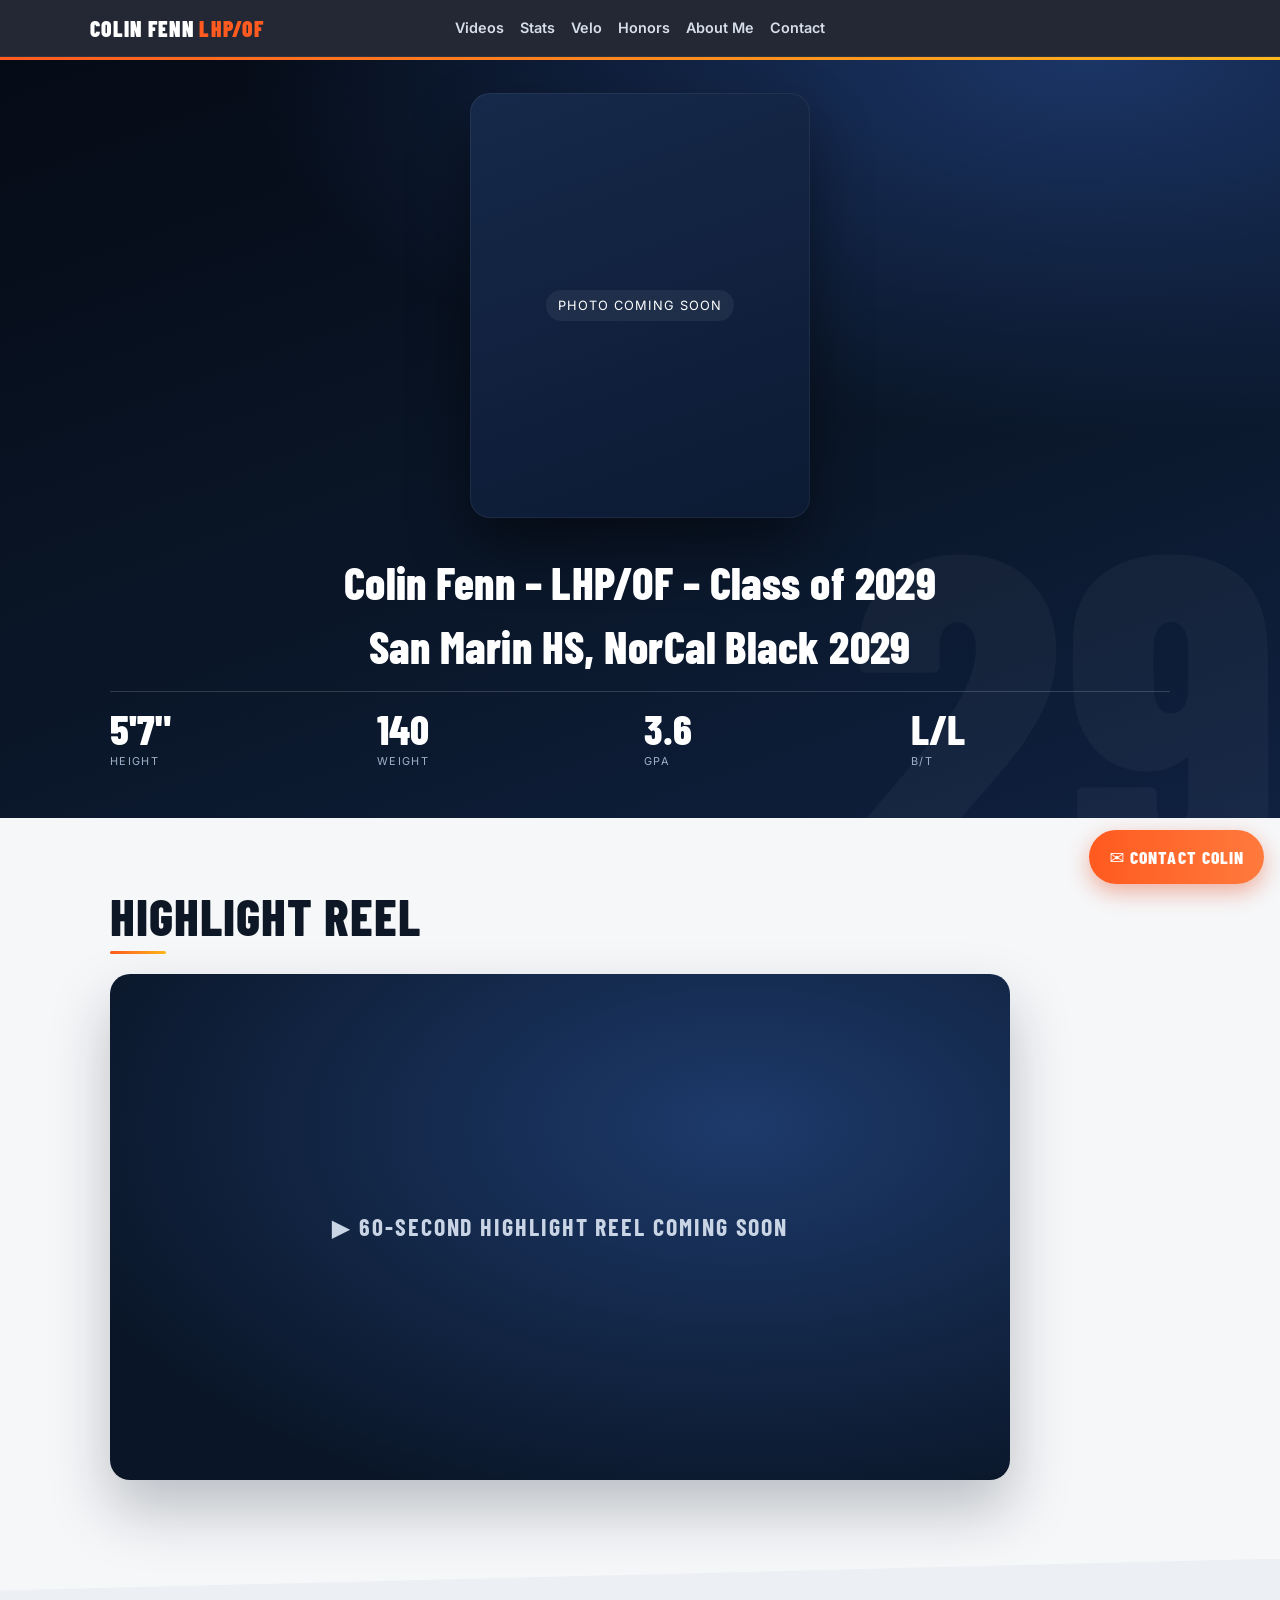
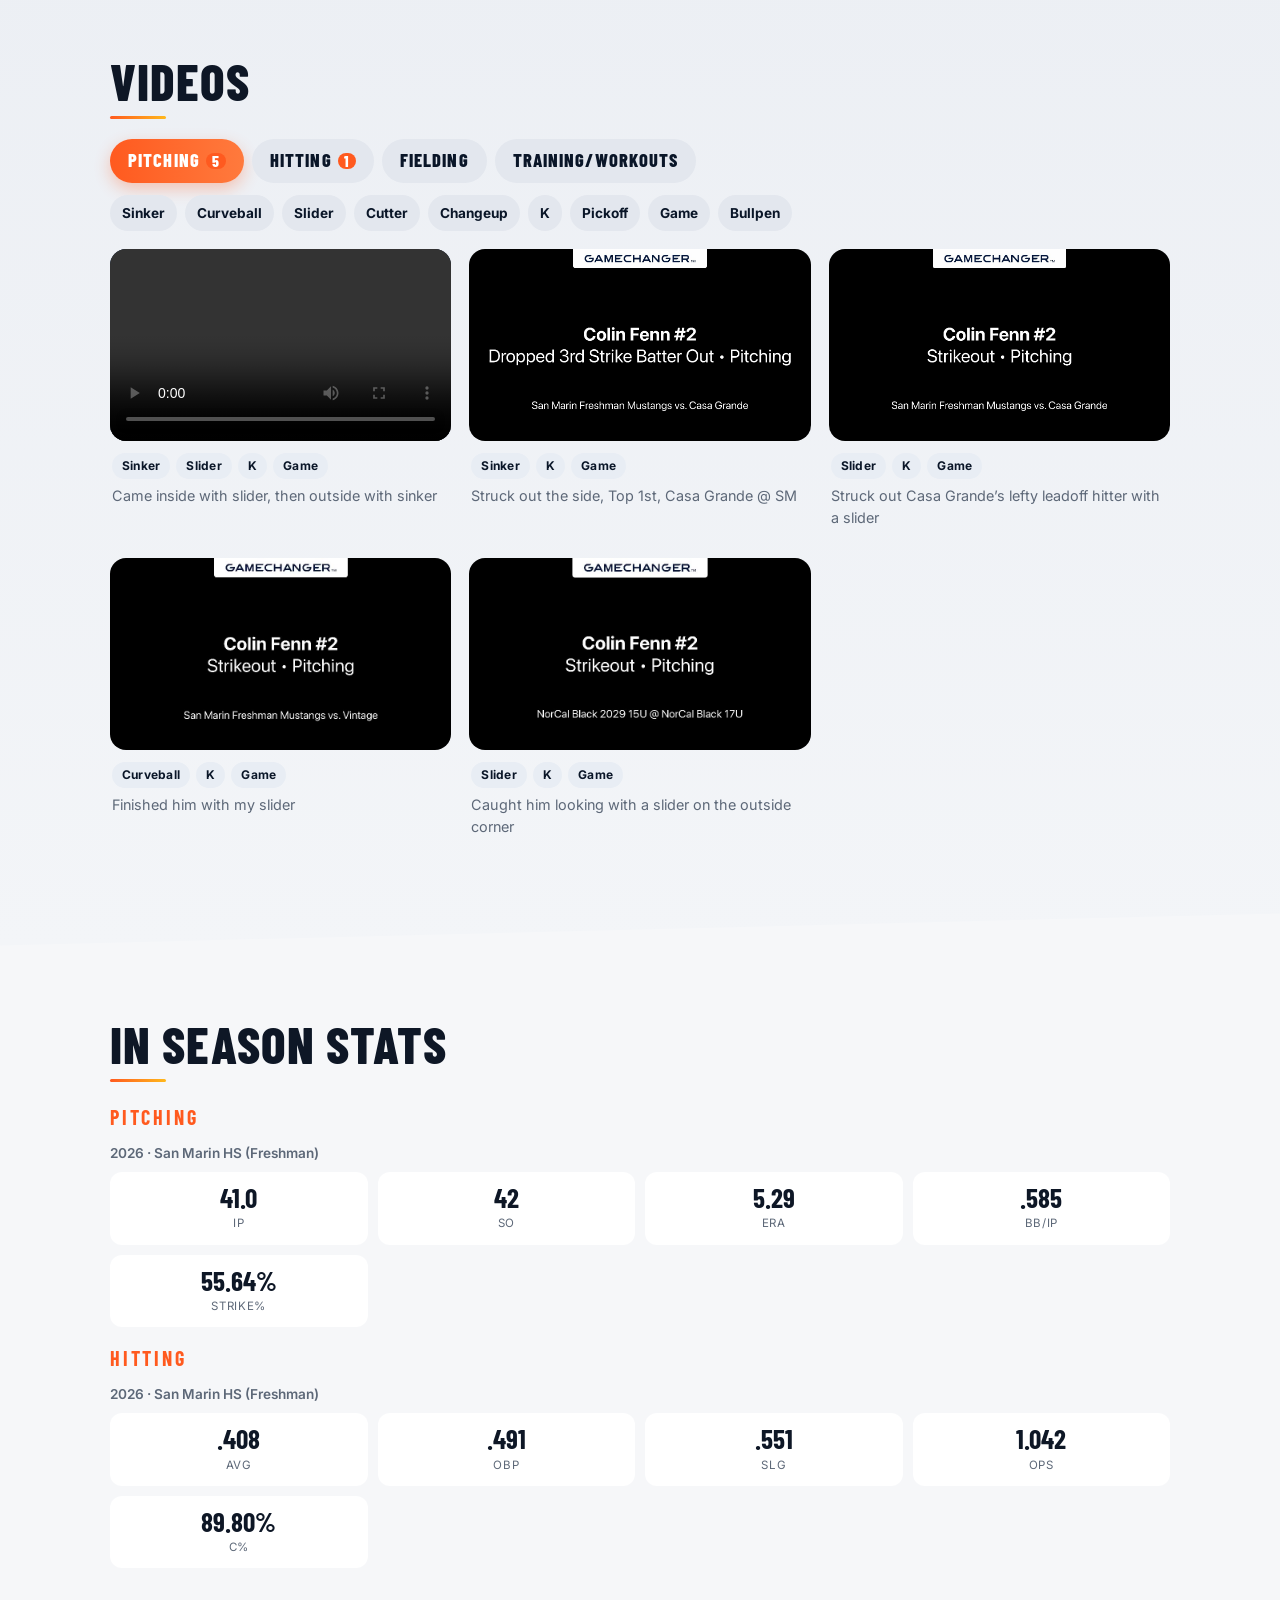
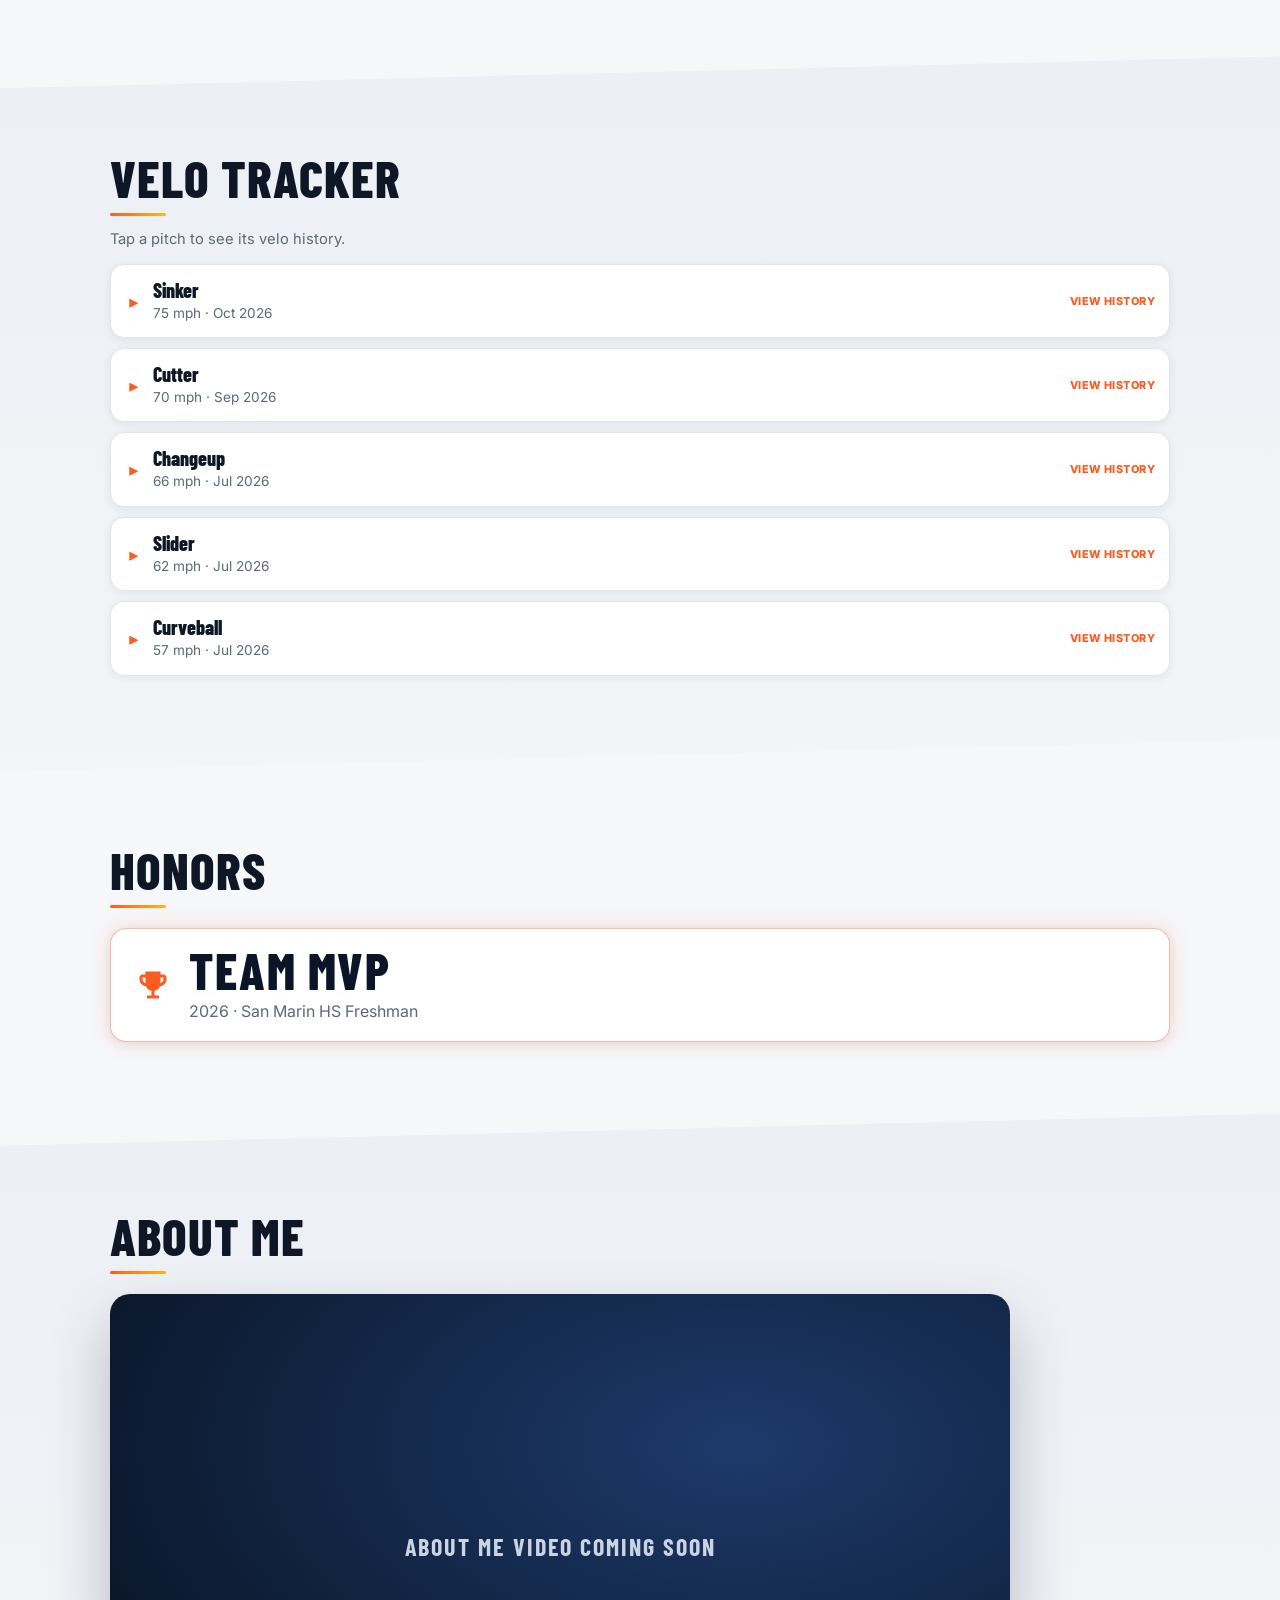
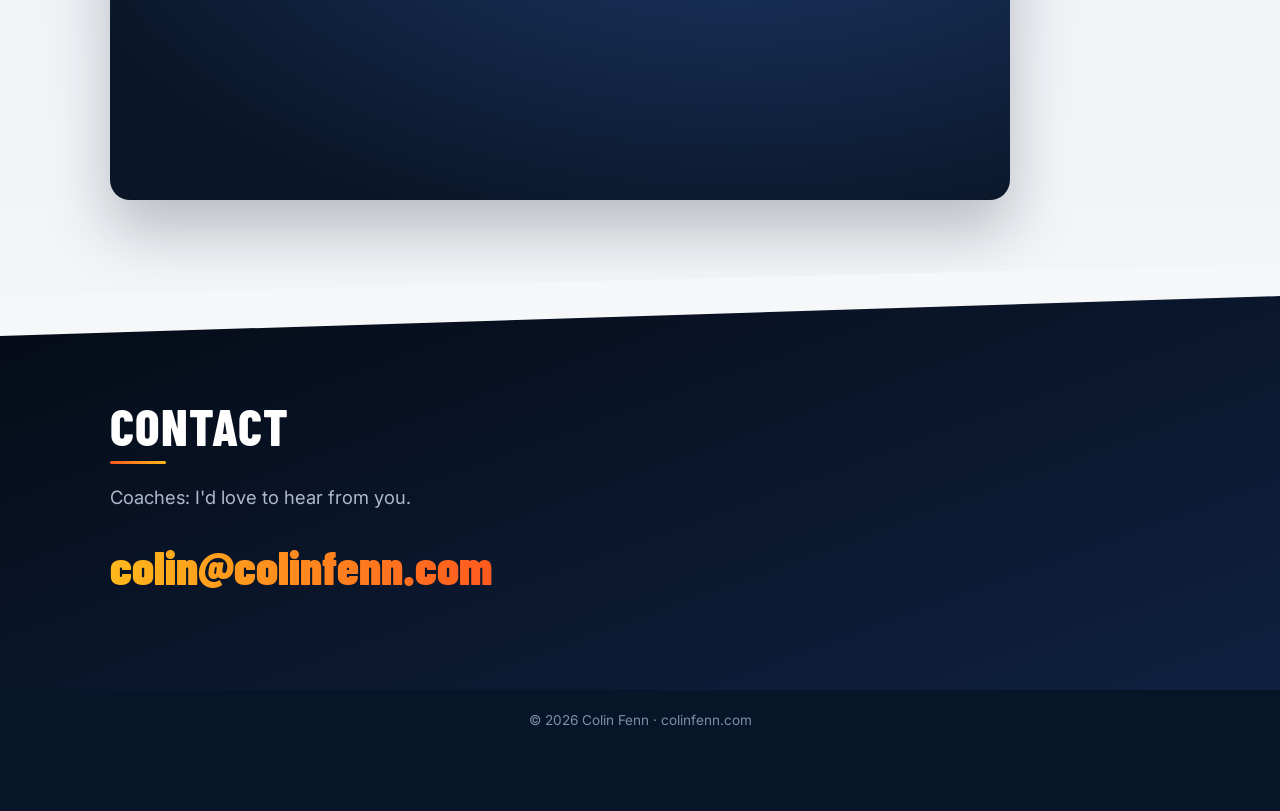
==== commit d93f3637: "Bust the admin cache so an old home-screen copy cannot hide the Edit fix. Version the admin scripts " ====
--- a/index.html
+++ b/index.html
@@ -107,7 +107,7 @@
 </main>
 <a class="fab" href="#contact" id="fab">✉ Contact Colin</a>
 <footer class="foot"><div class="wrap">© <span id="yr">2026</span> Colin Fenn · colinfenn.com</div></footer>
-<script src="admin/logic.js" defer></script>
+<script src="admin/logic.js?v=2" defer></script>
 <script src="js/app.js" defer></script>
 </body>
 </html>
--- a/css/style.css
+++ b/css/style.css
@@ -18,8 +18,7 @@
 }
 @media(max-width:899px){.brand{width:100%;text-align:center;white-space:normal}.nav nav{width:100%;gap:10px 14px}}
 .hero{background:linear-gradient(135deg,var(--navy),var(--navy2) 60%,#1d3f70);color:#fff;padding:40px 0 56px}
-.hero-in{display:grid;gap:28px;grid-template-columns:1fr}
-@media(min-width:860px){.hero-in{grid-template-columns:340px 1fr;align-items:center}}
+.hero-in{display:flex;flex-direction:column;align-items:center;gap:28px}
 .photo{aspect-ratio:4/5;border-radius:var(--r);background:repeating-linear-gradient(45deg,#1b3a66,#1b3a66 12px,#16325a 12px,#16325a 24px);display:grid;place-items:center;border:2px dashed #3d5f8f;background-size:cover;background-position:center;max-width:340px;width:100%;margin:0 auto}
 .photo span{background:rgba(0,0,0,.35);padding:6px 12px;border-radius:999px;font-size:.85rem}
 .photo.has-img{border:0}.photo.has-img span{display:none}
@@ -57,10 +56,9 @@
 .keynums{list-style:none;display:grid;grid-template-columns:repeat(4,minmax(0,1fr));gap:8px;margin:18px 0 0;padding:16px 0 0;border-top:1px solid rgba(255,255,255,.16)}
 .keynums b{display:block;font-size:clamp(1.35rem,5vw,1.8rem);line-height:1}
 .keynums span{display:block;margin-top:4px;font-size:.68rem;letter-spacing:.12em;text-transform:uppercase;color:#9fb0c9}
-.hero-text{container-type:inline-size}
-.id-line{font-size:clamp(1rem,7.1cqi,2.15rem);line-height:1.25;font-weight:800;margin:0;text-transform:none;letter-spacing:0;white-space:nowrap}
+.hero-text{container-type:inline-size;width:100%}
+.id-line{font-size:clamp(1rem,7.1cqi,2.15rem);line-height:1.25;font-weight:800;margin:0;text-transform:none;letter-spacing:0;white-space:nowrap;text-align:center}
 p.id-line{margin-top:.28em}
-#teams-line{text-align:center}
 .fresh-kicker{margin:16px 0 8px;font-weight:700;color:var(--muted)}
 .season-line{margin:0 0 10px;font-size:.85rem;font-weight:600;line-height:1.35;color:var(--muted)}
 .fresh-nums{list-style:none;display:grid;grid-template-columns:repeat(2,minmax(0,1fr));gap:10px;margin:0 0 16px;padding:0}
--- a/css/theme.css
+++ b/css/theme.css
@@ -12,9 +12,8 @@
 .photo{border:0;border-radius:20px;background:linear-gradient(160deg,#16294a,#0c1a33);box-shadow:0 30px 60px rgba(0,0,0,.45),inset 0 0 0 1px rgba(255,255,255,.06)}
 .photo span{background:rgba(255,255,255,.06);font-size:.8rem;letter-spacing:.08em;text-transform:uppercase}
 h1{font-size:clamp(3.6rem,13vw,7rem);font-weight:800;letter-spacing:.01em;line-height:.88}
-.id-line{font-family:var(--disp);font-size:clamp(1rem,7.1cqi,2.8rem);line-height:1.15;text-transform:none;letter-spacing:.01em;font-weight:800;margin:0;white-space:nowrap}
+.id-line{font-family:var(--disp);font-size:clamp(1rem,7.1cqi,2.8rem);line-height:1.15;text-transform:none;letter-spacing:.01em;font-weight:800;margin:0;white-space:nowrap;text-align:center}
 p.id-line{margin-top:.28em}
-#teams-line{text-align:center}
 .keynums b{font-family:var(--disp);font-size:clamp(1.8rem,6vw,2.6rem);font-weight:800}
 .pitch-name,.fresh-nums b{font-family:var(--disp)}
 .filters button[aria-pressed=true]{background:var(--navy);color:#fff;box-shadow:none;border-radius:999px;padding:6px 12px}
@@ -75,6 +74,7 @@
 .vcard:hover{transform:translateY(-4px)}
 .vmedia{border-radius:16px;overflow:hidden;position:relative;background:linear-gradient(140deg,#13284a,#0a1628)}
 .vmedia>span{font-size:0;width:64px;height:64px;border-radius:50%;background:rgba(255,255,255,.12);backdrop-filter:blur(4px);display:grid;place-items:center;transition:transform .3s var(--ease),background .3s}
+.vmedia a.play{color:#fff;text-decoration:none;display:grid;place-items:center;font-family:var(--disp);font-weight:700;letter-spacing:.04em}
 .vmedia>span::before{content:"";border-left:18px solid #fff;border-top:11px solid transparent;border-bottom:11px solid transparent;margin-left:5px}
 .vcard:hover .vmedia>span{transform:scale(1.1);background:var(--accent)}
 .vbody{padding:12px 2px}.vbody h4{font-family:var(--disp);font-size:1.3rem;letter-spacing:.03em;margin:0 0 6px}
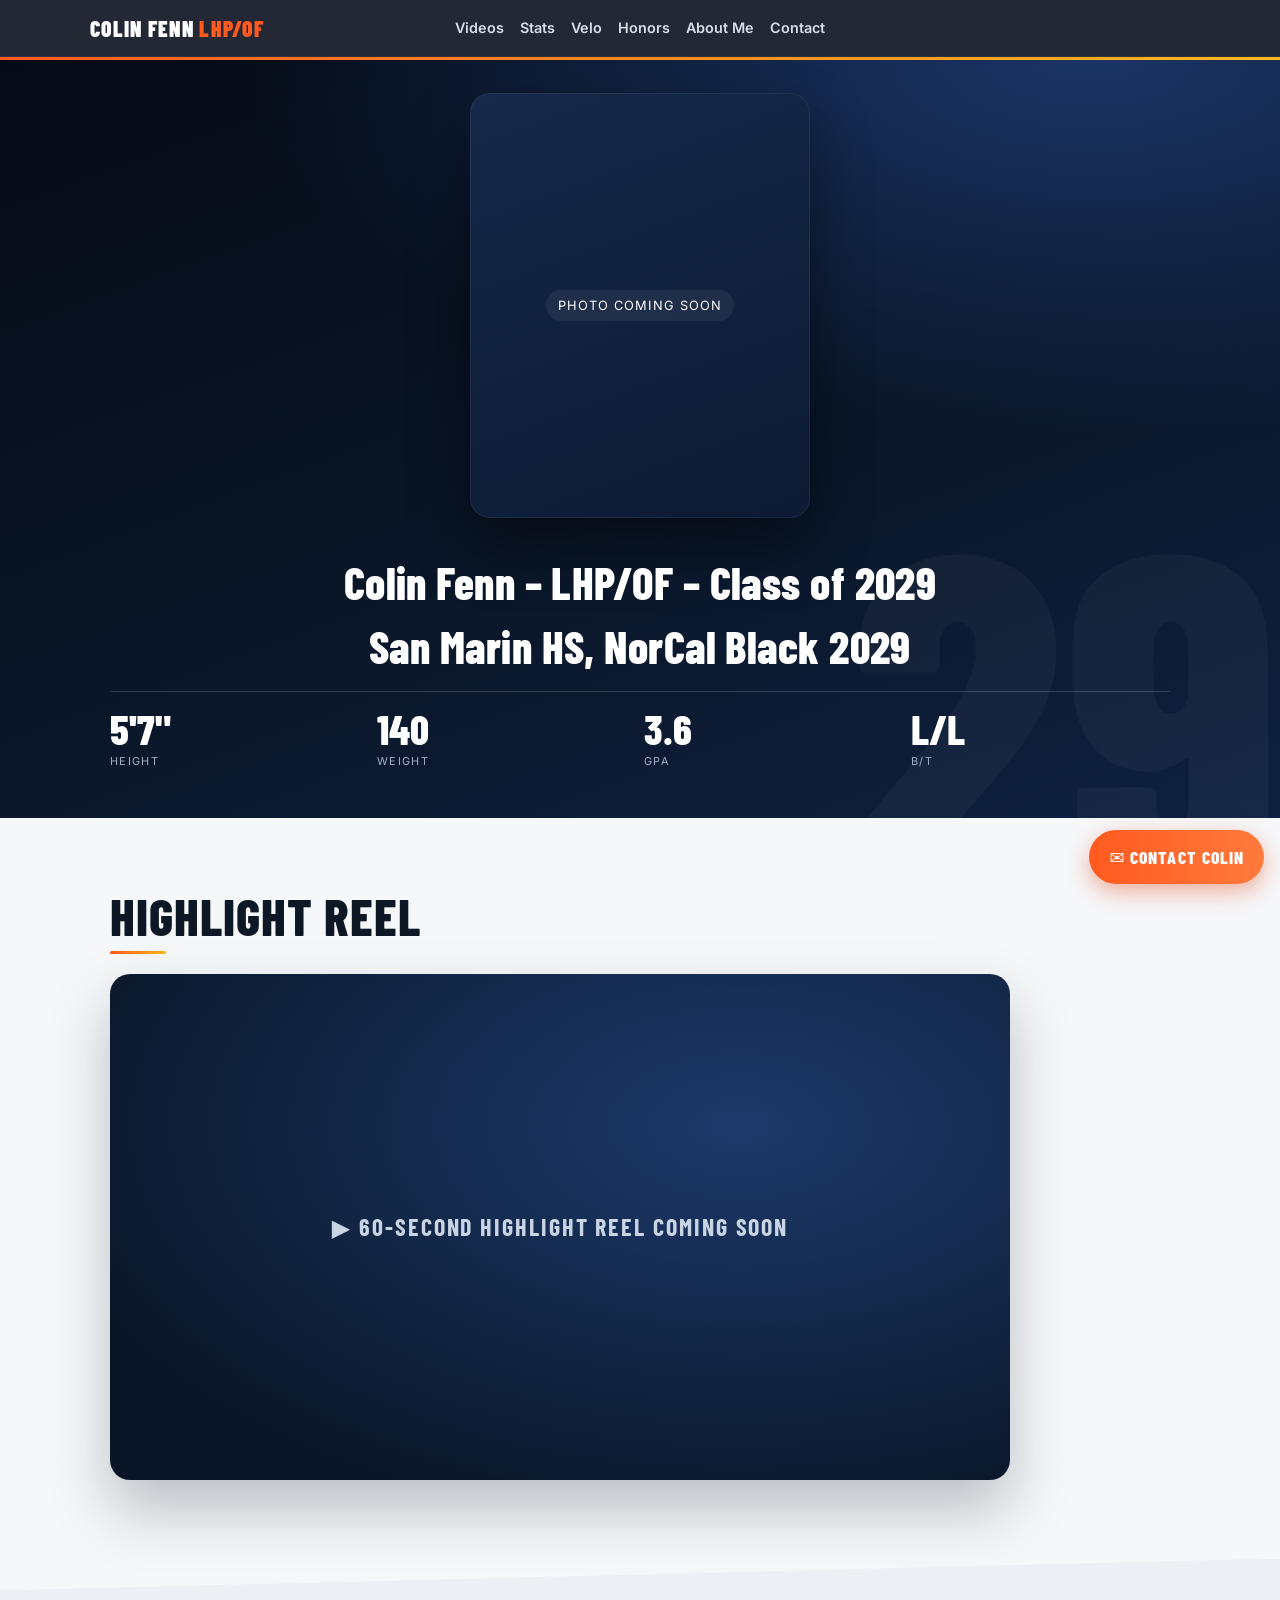
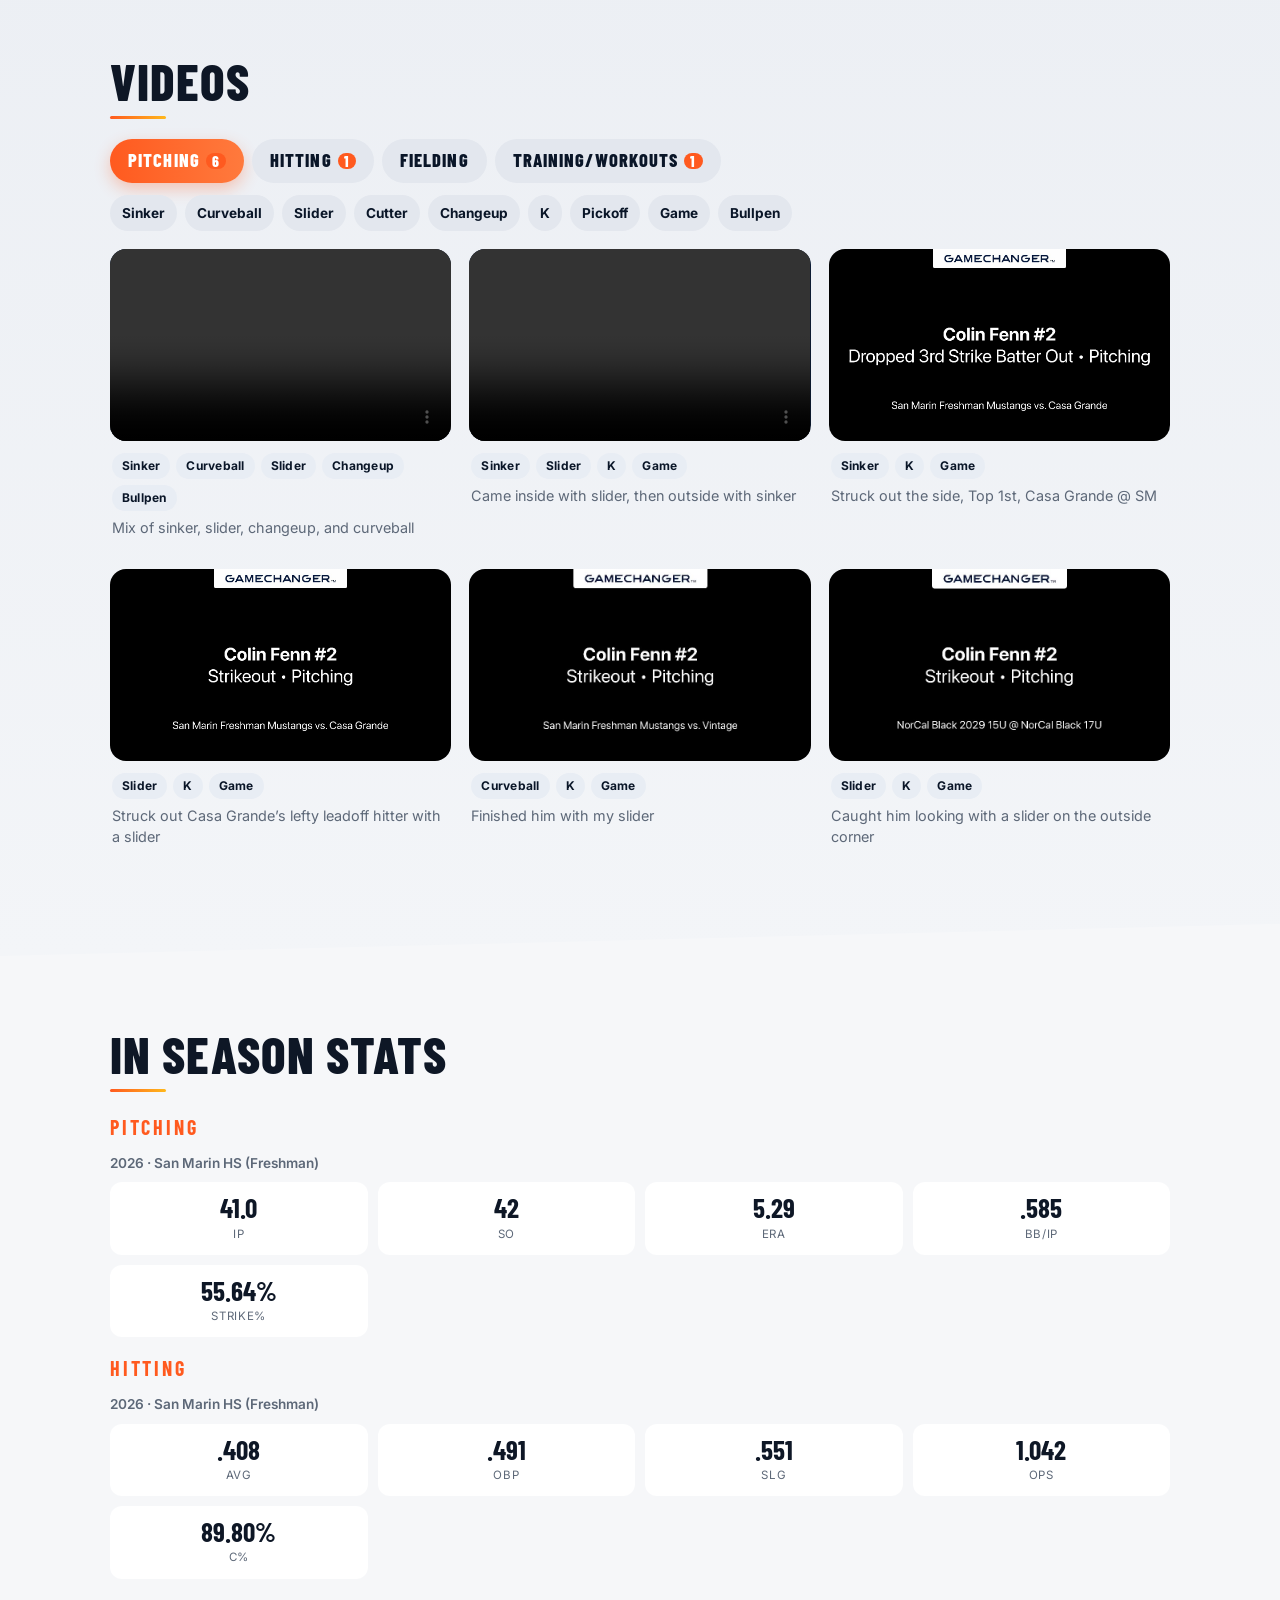
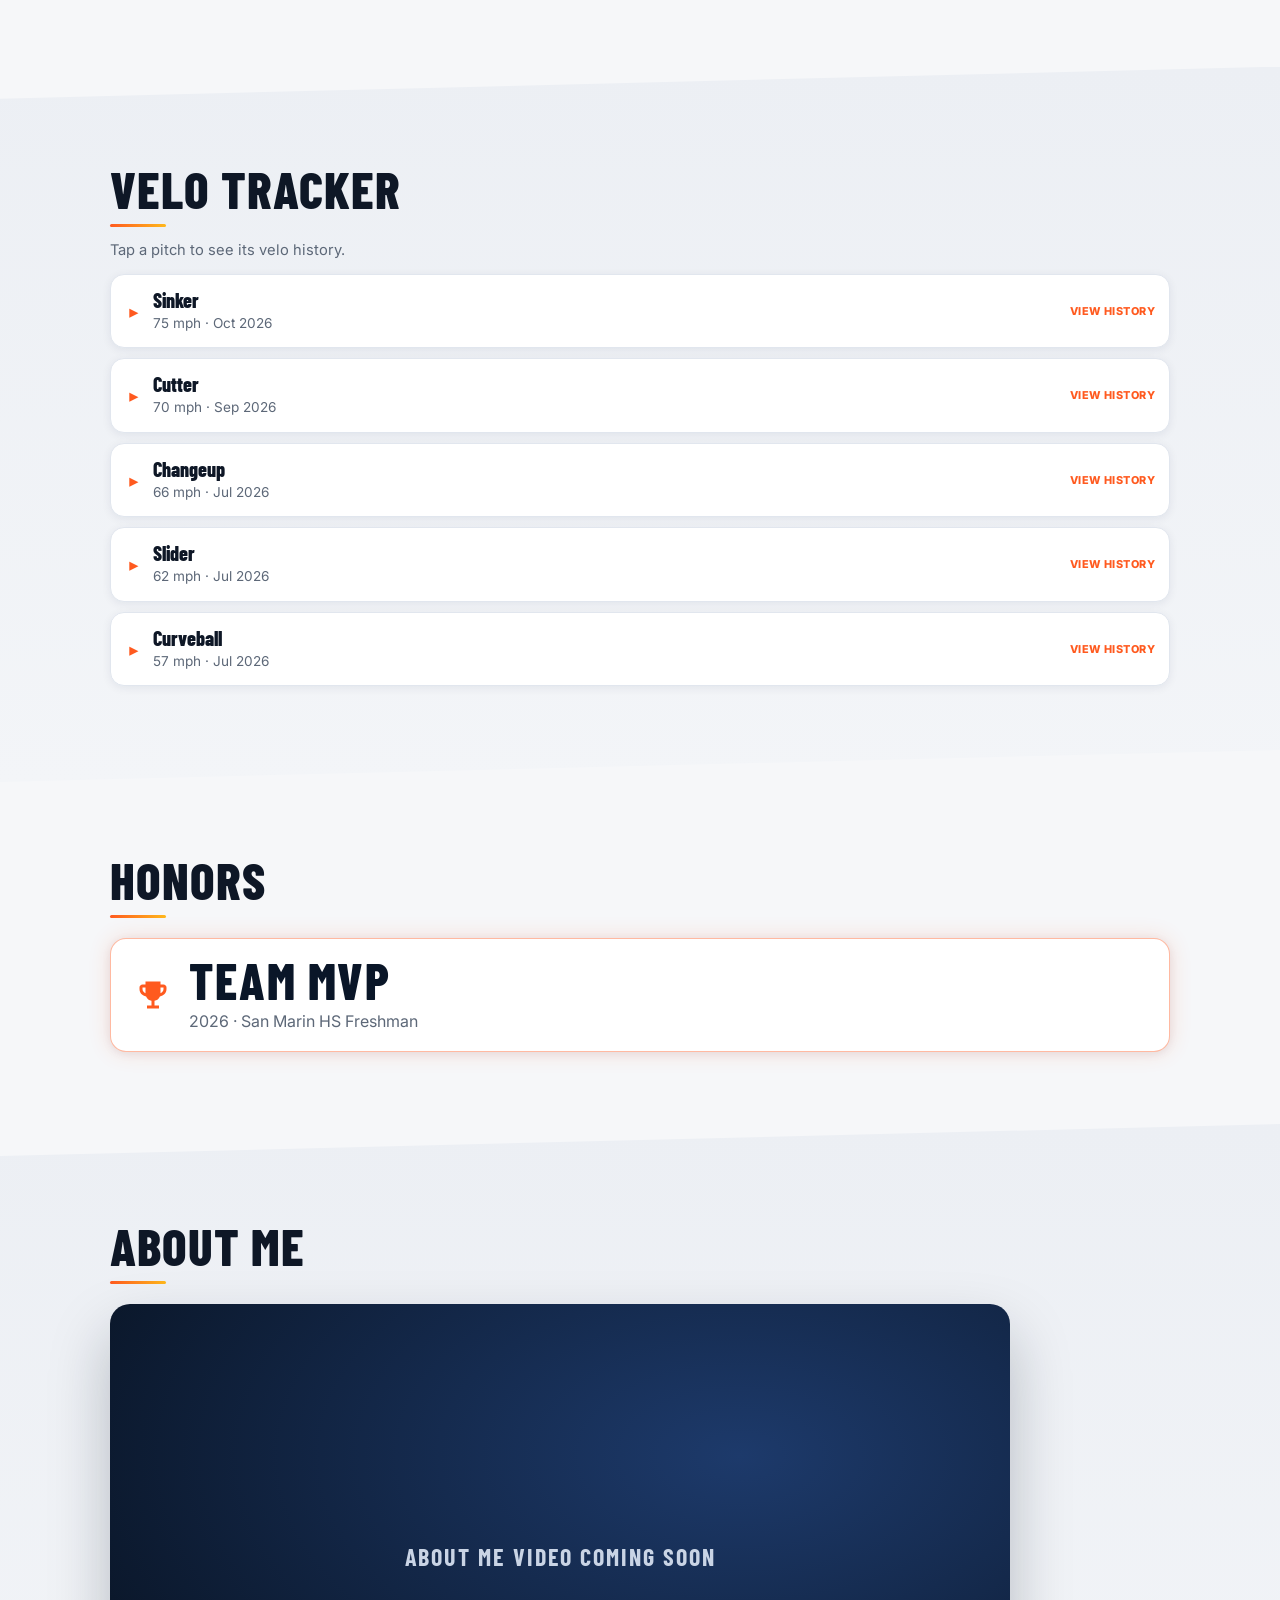
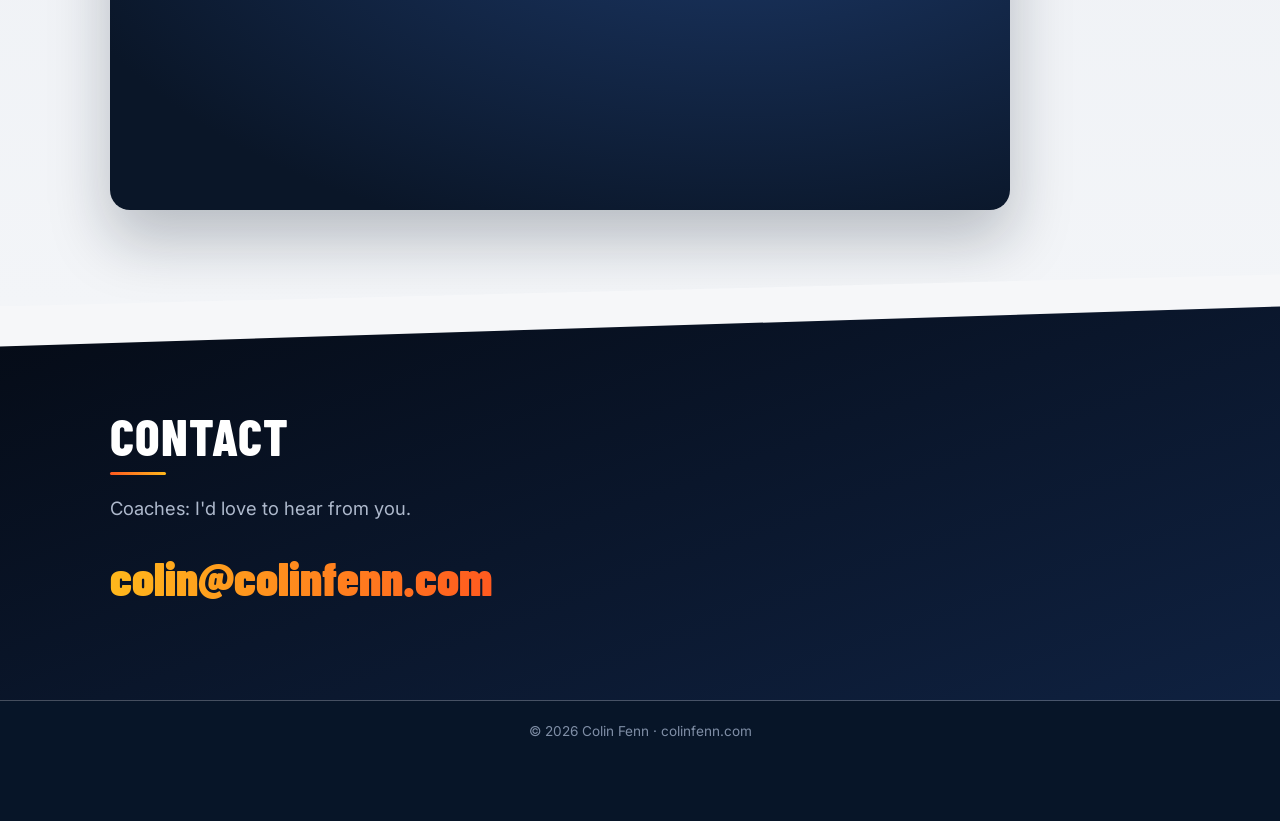
==== commit 0878963e: "Let a video belong to more than one category. Store a categories array beside the existing category " ====
--- a/index.html
+++ b/index.html
@@ -107,7 +107,7 @@
 </main>
 <a class="fab" href="#contact" id="fab">✉ Contact Colin</a>
 <footer class="foot"><div class="wrap">© <span id="yr">2026</span> Colin Fenn · colinfenn.com</div></footer>
-<script src="admin/logic.js?v=2" defer></script>
-<script src="js/app.js" defer></script>
+<script src="admin/logic.js?v=3" defer></script>
+<script src="js/app.js?v=3" defer></script>
 </body>
 </html>
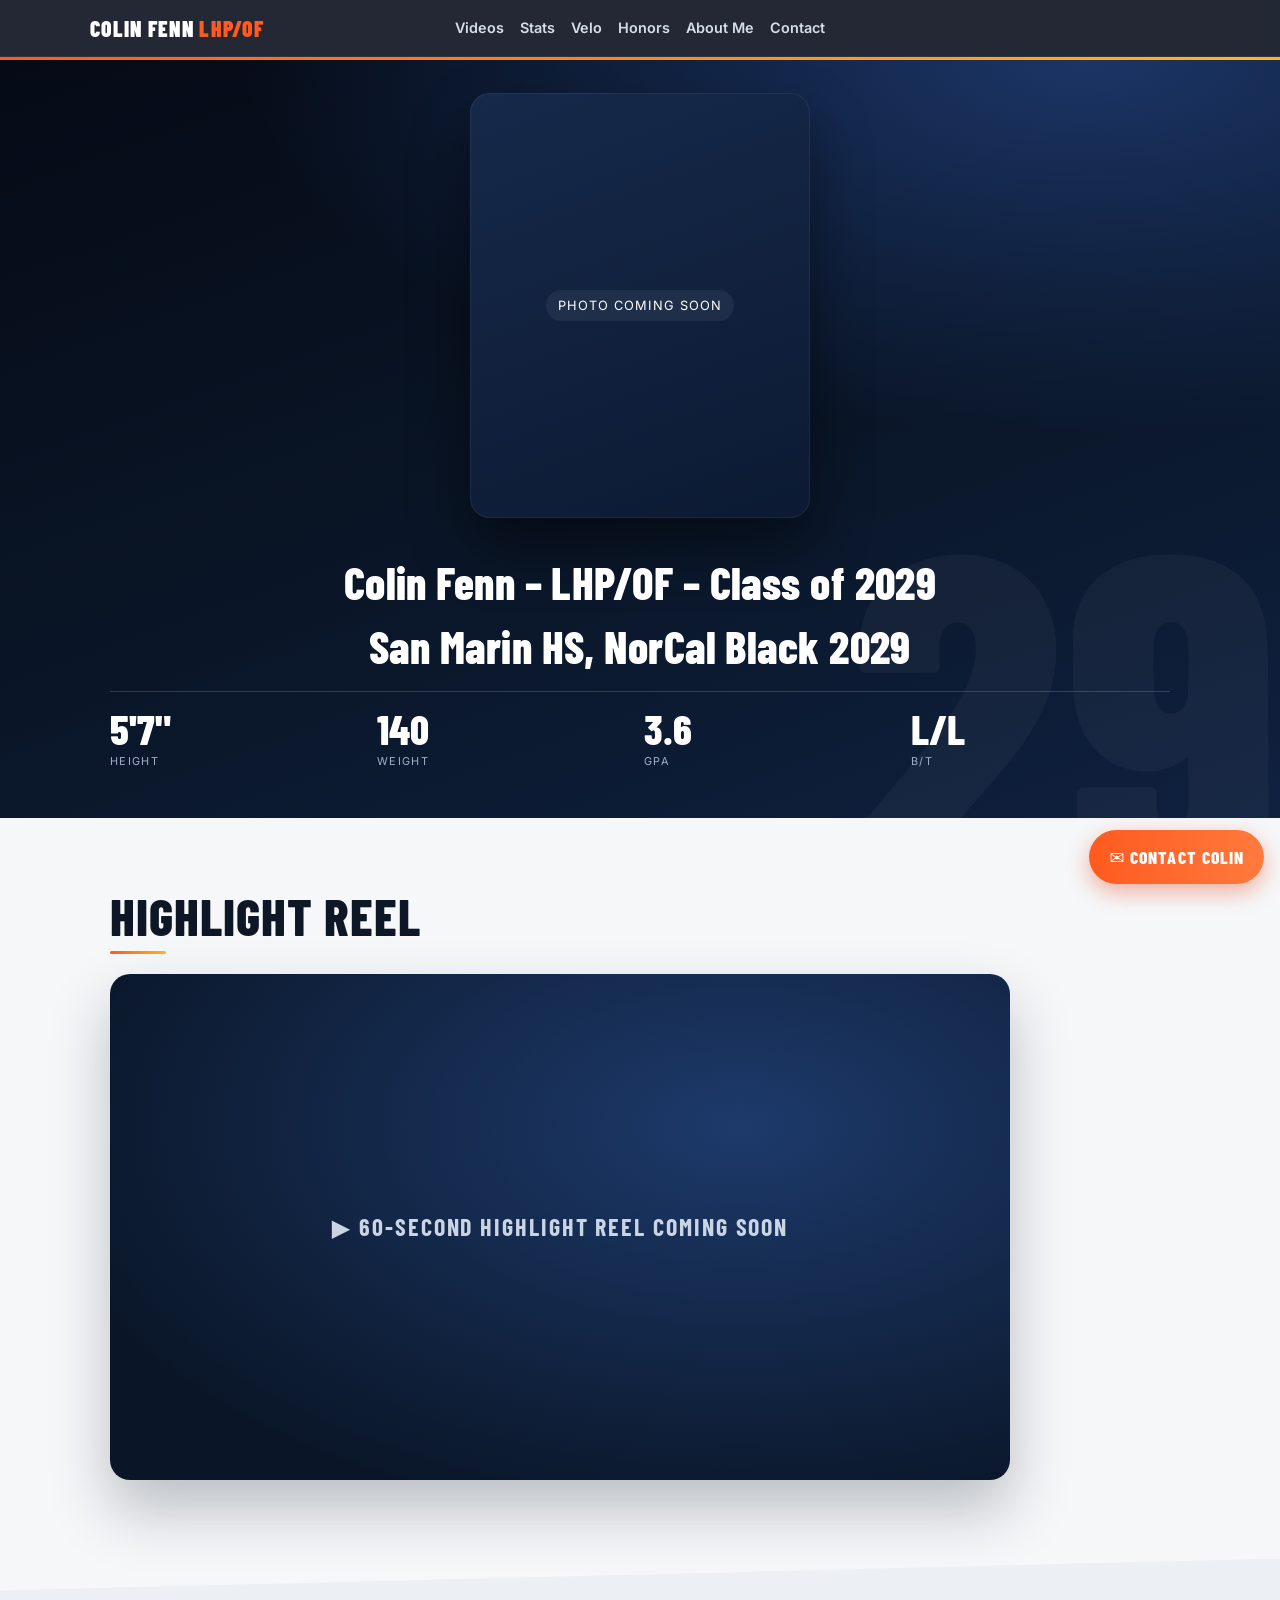
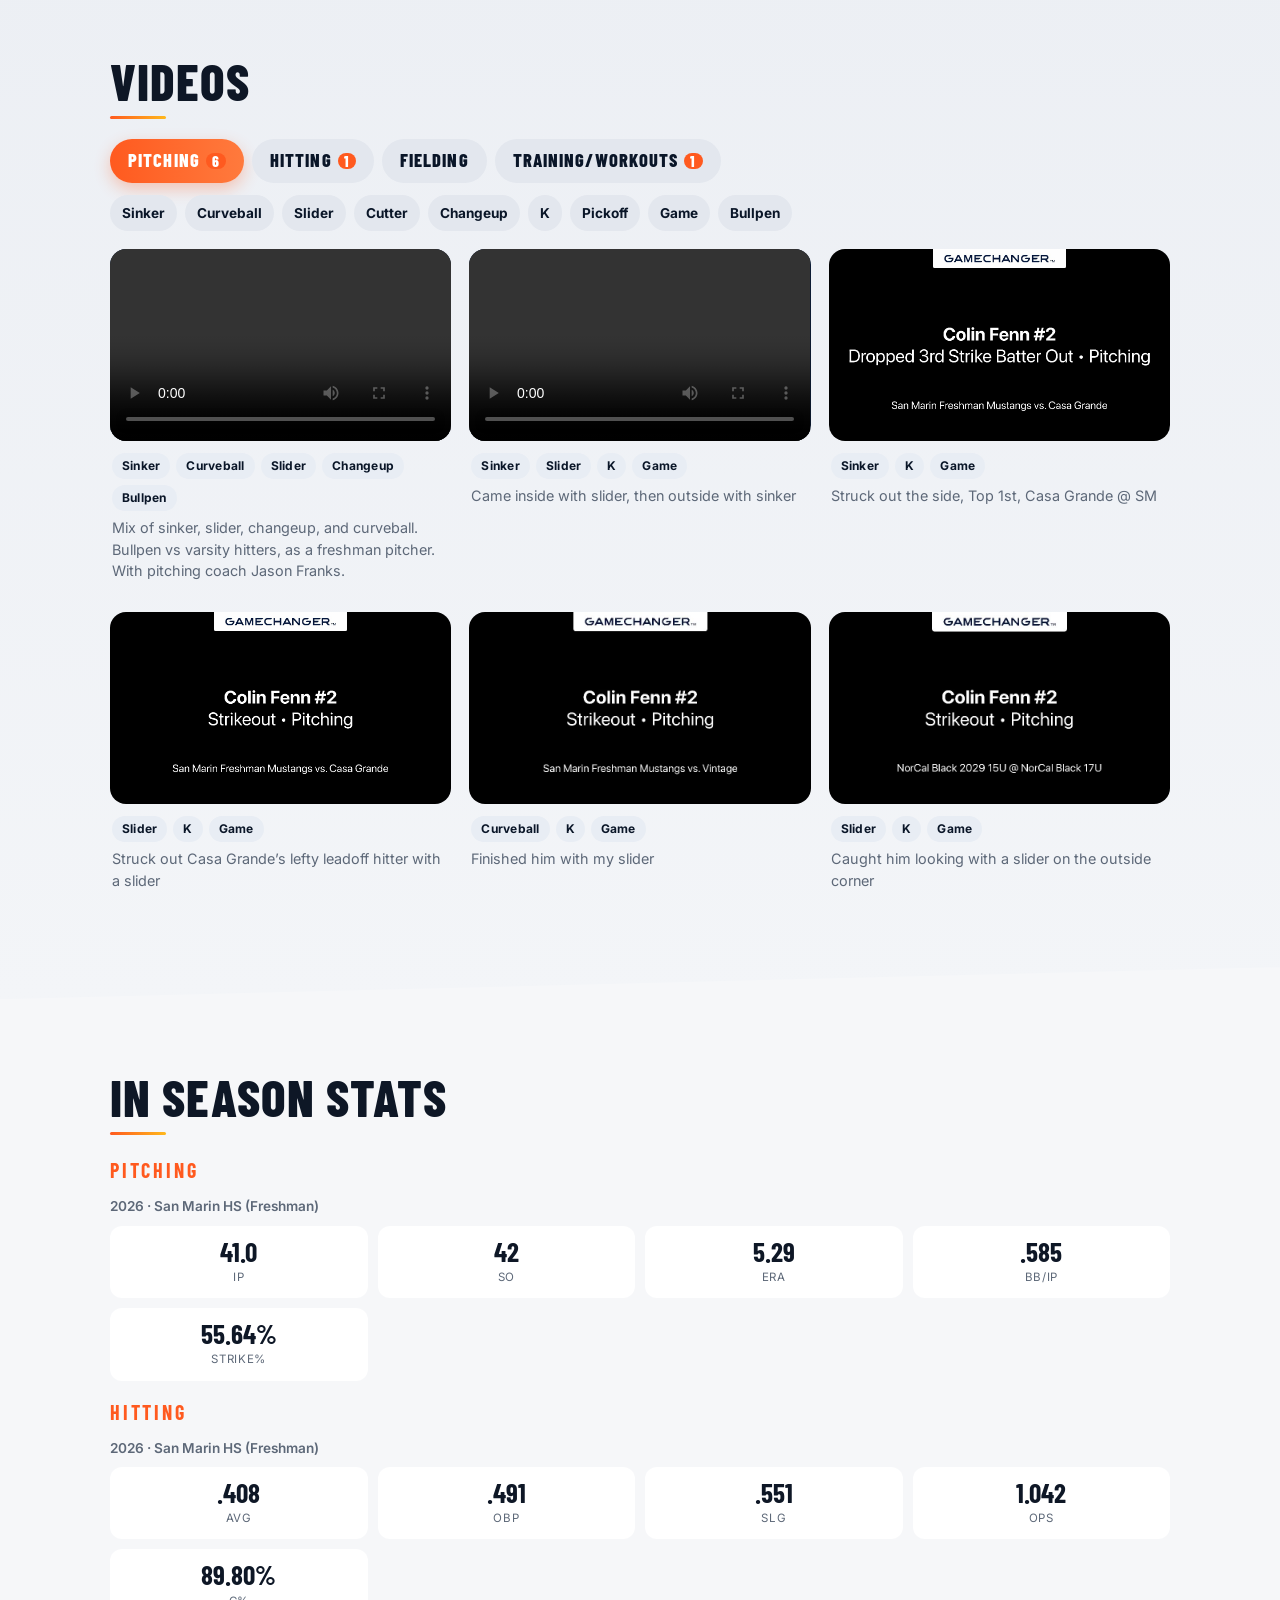
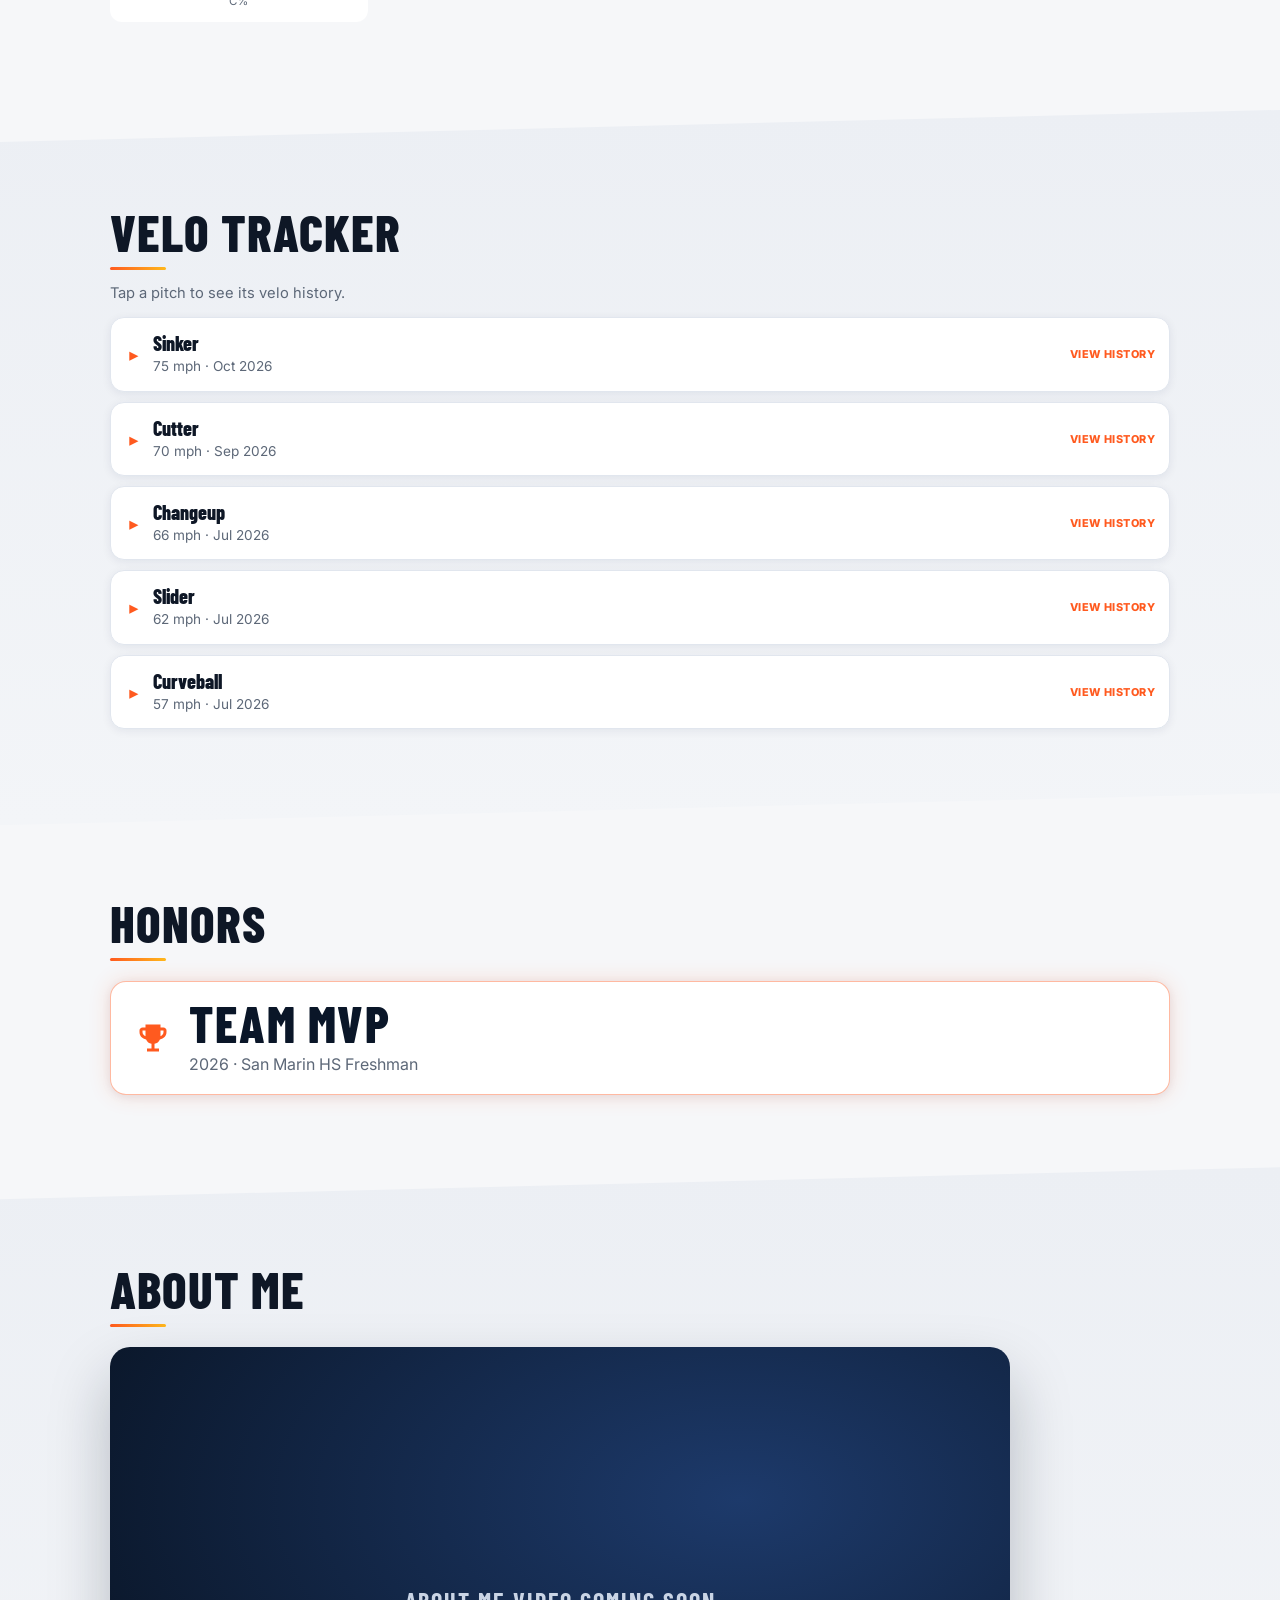
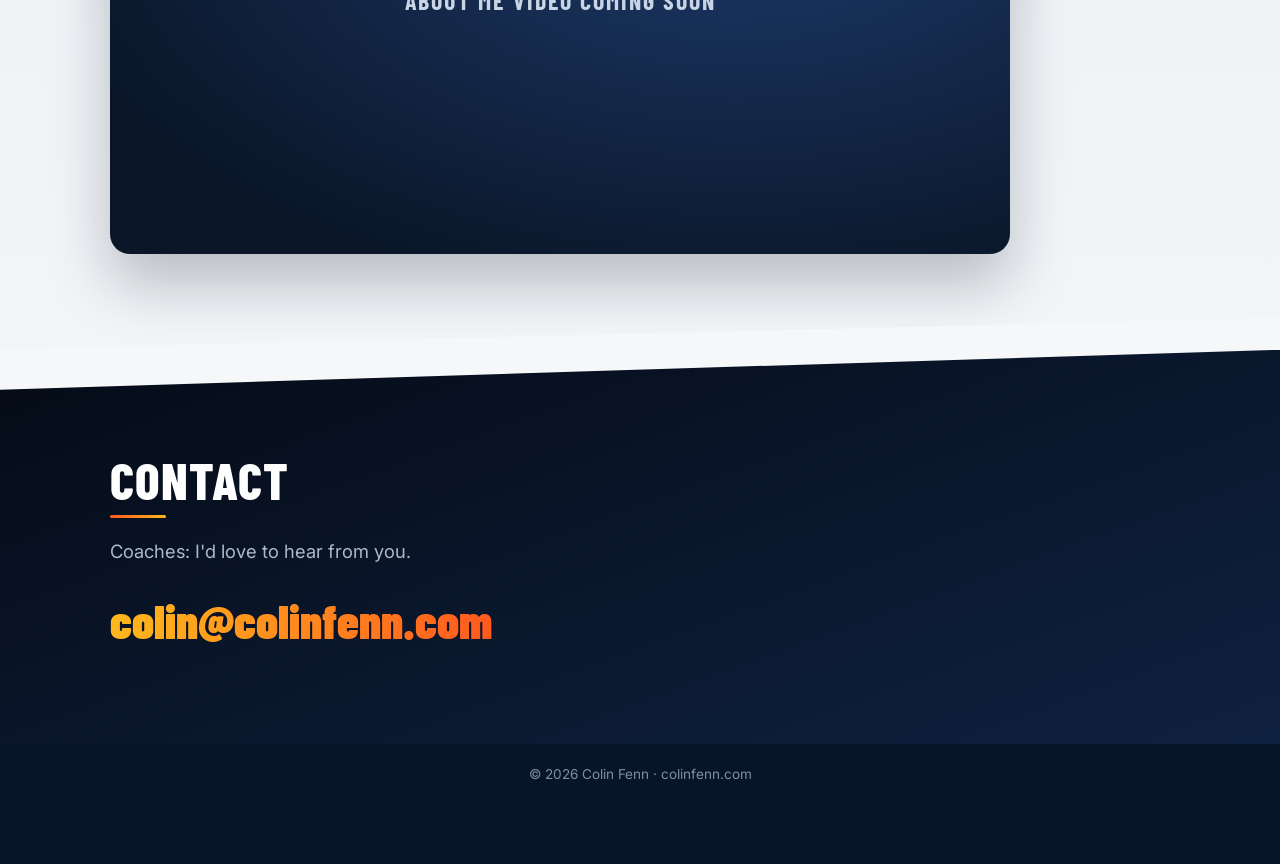
==== commit f55a26a5: "Generate video titles from tags and the date. The uploader and Edit screen no longer ask for a title" ====
--- a/index.html
+++ b/index.html
@@ -107,7 +107,7 @@
 </main>
 <a class="fab" href="#contact" id="fab">✉ Contact Colin</a>
 <footer class="foot"><div class="wrap">© <span id="yr">2026</span> Colin Fenn · colinfenn.com</div></footer>
-<script src="admin/logic.js?v=3" defer></script>
-<script src="js/app.js?v=3" defer></script>
+<script src="admin/logic.js?v=4" defer></script>
+<script src="js/app.js?v=4" defer></script>
 </body>
 </html>
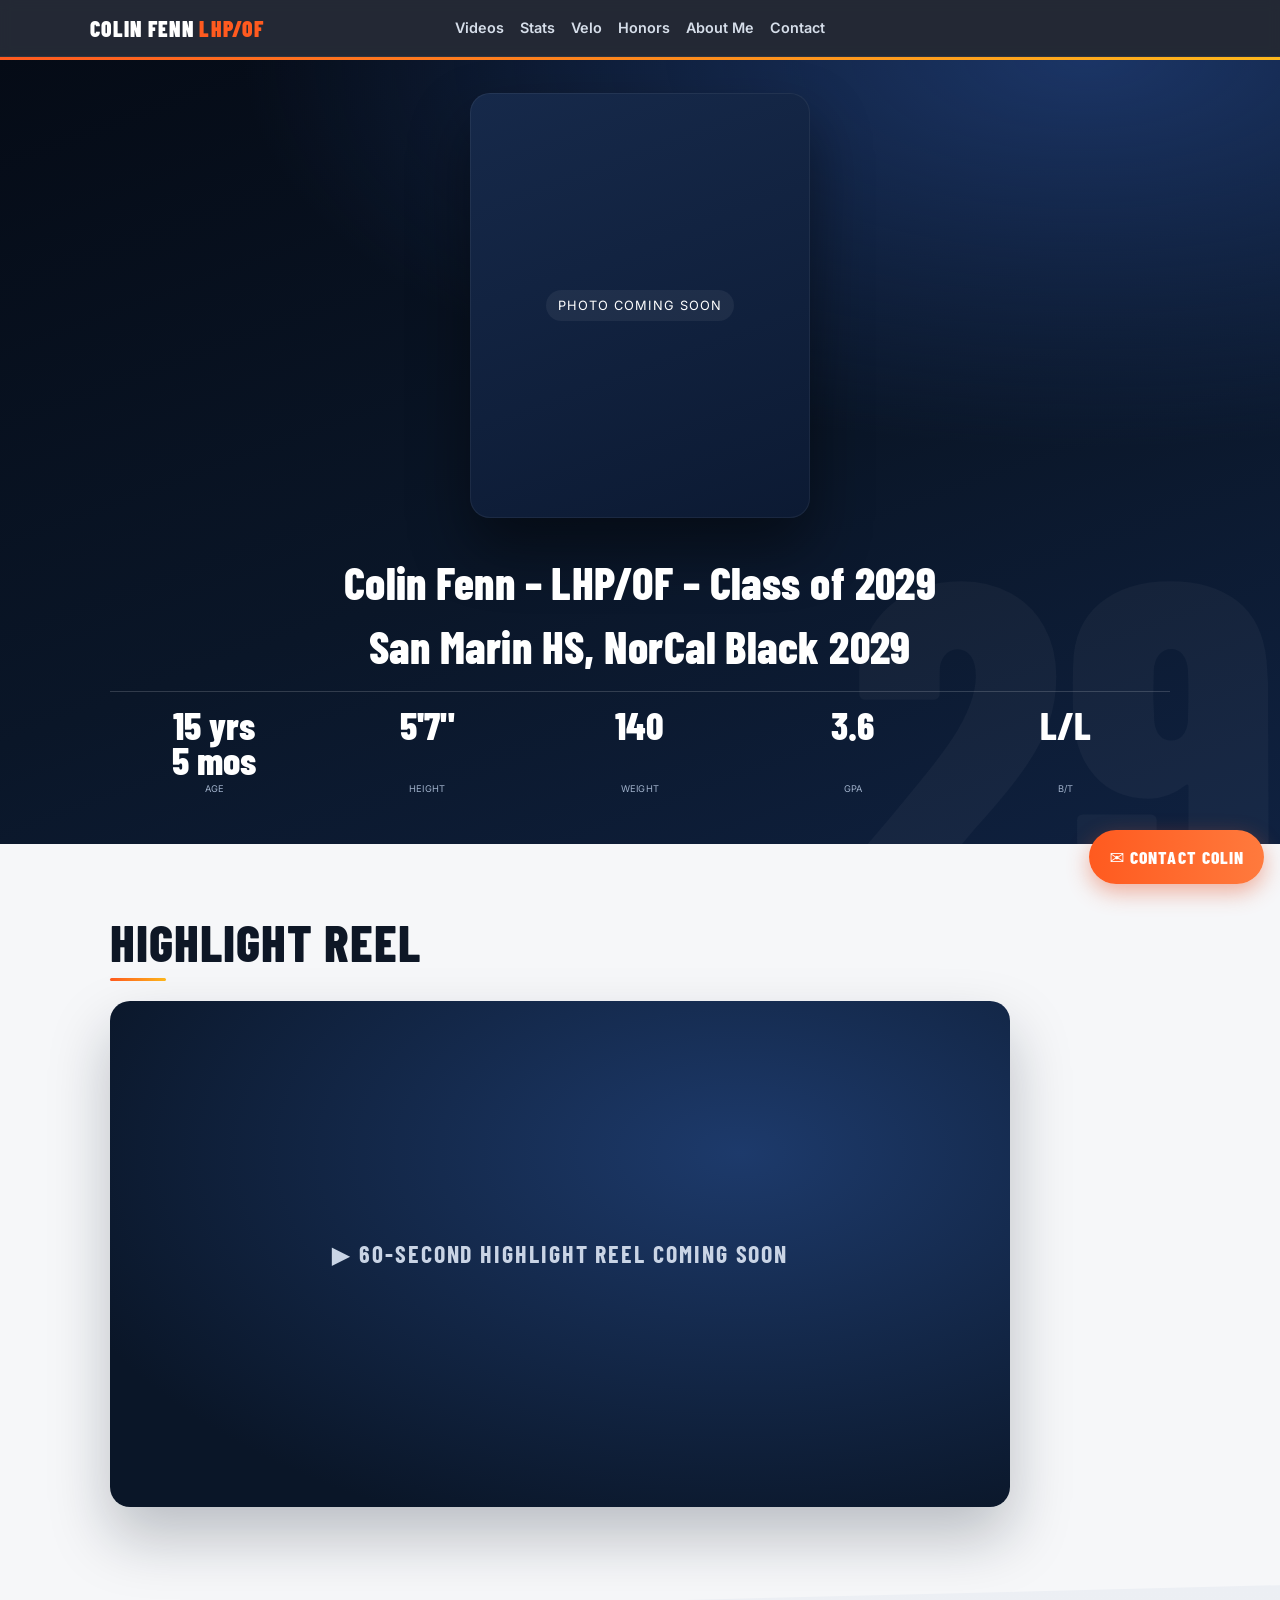
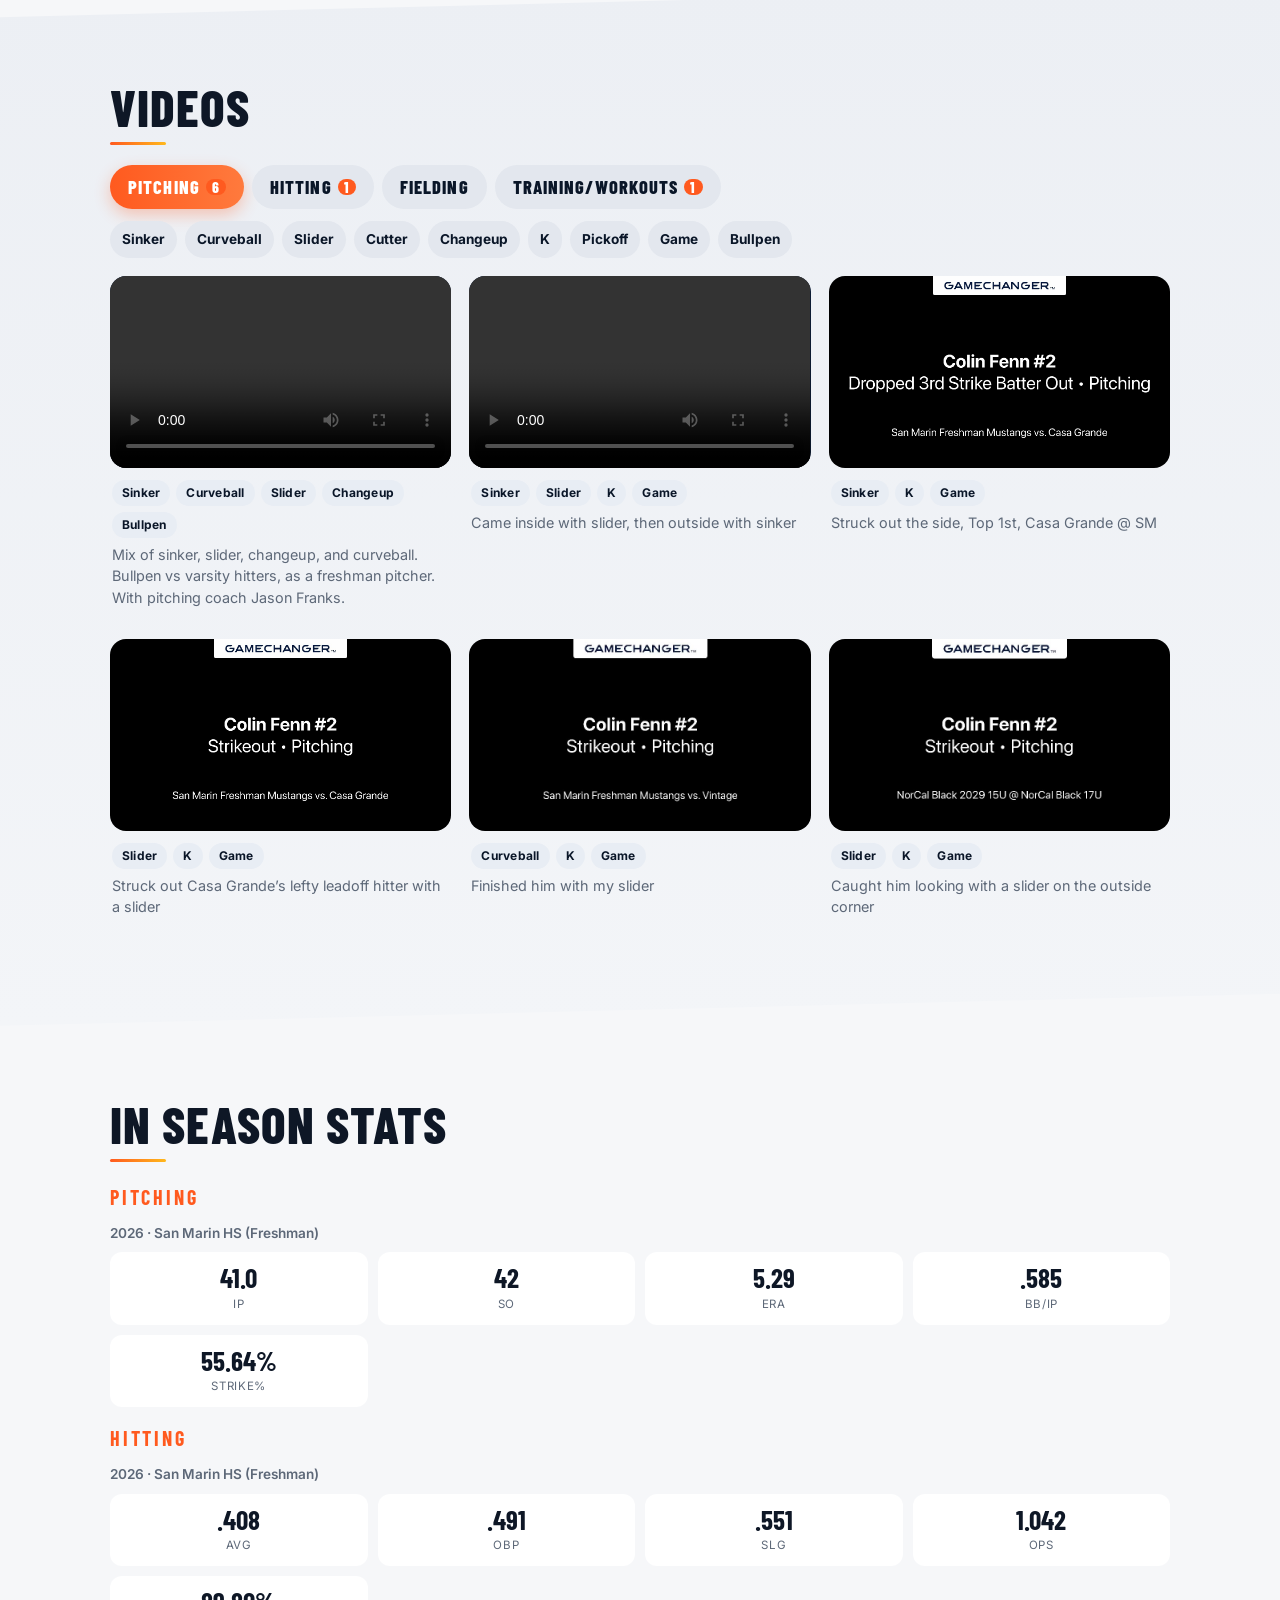
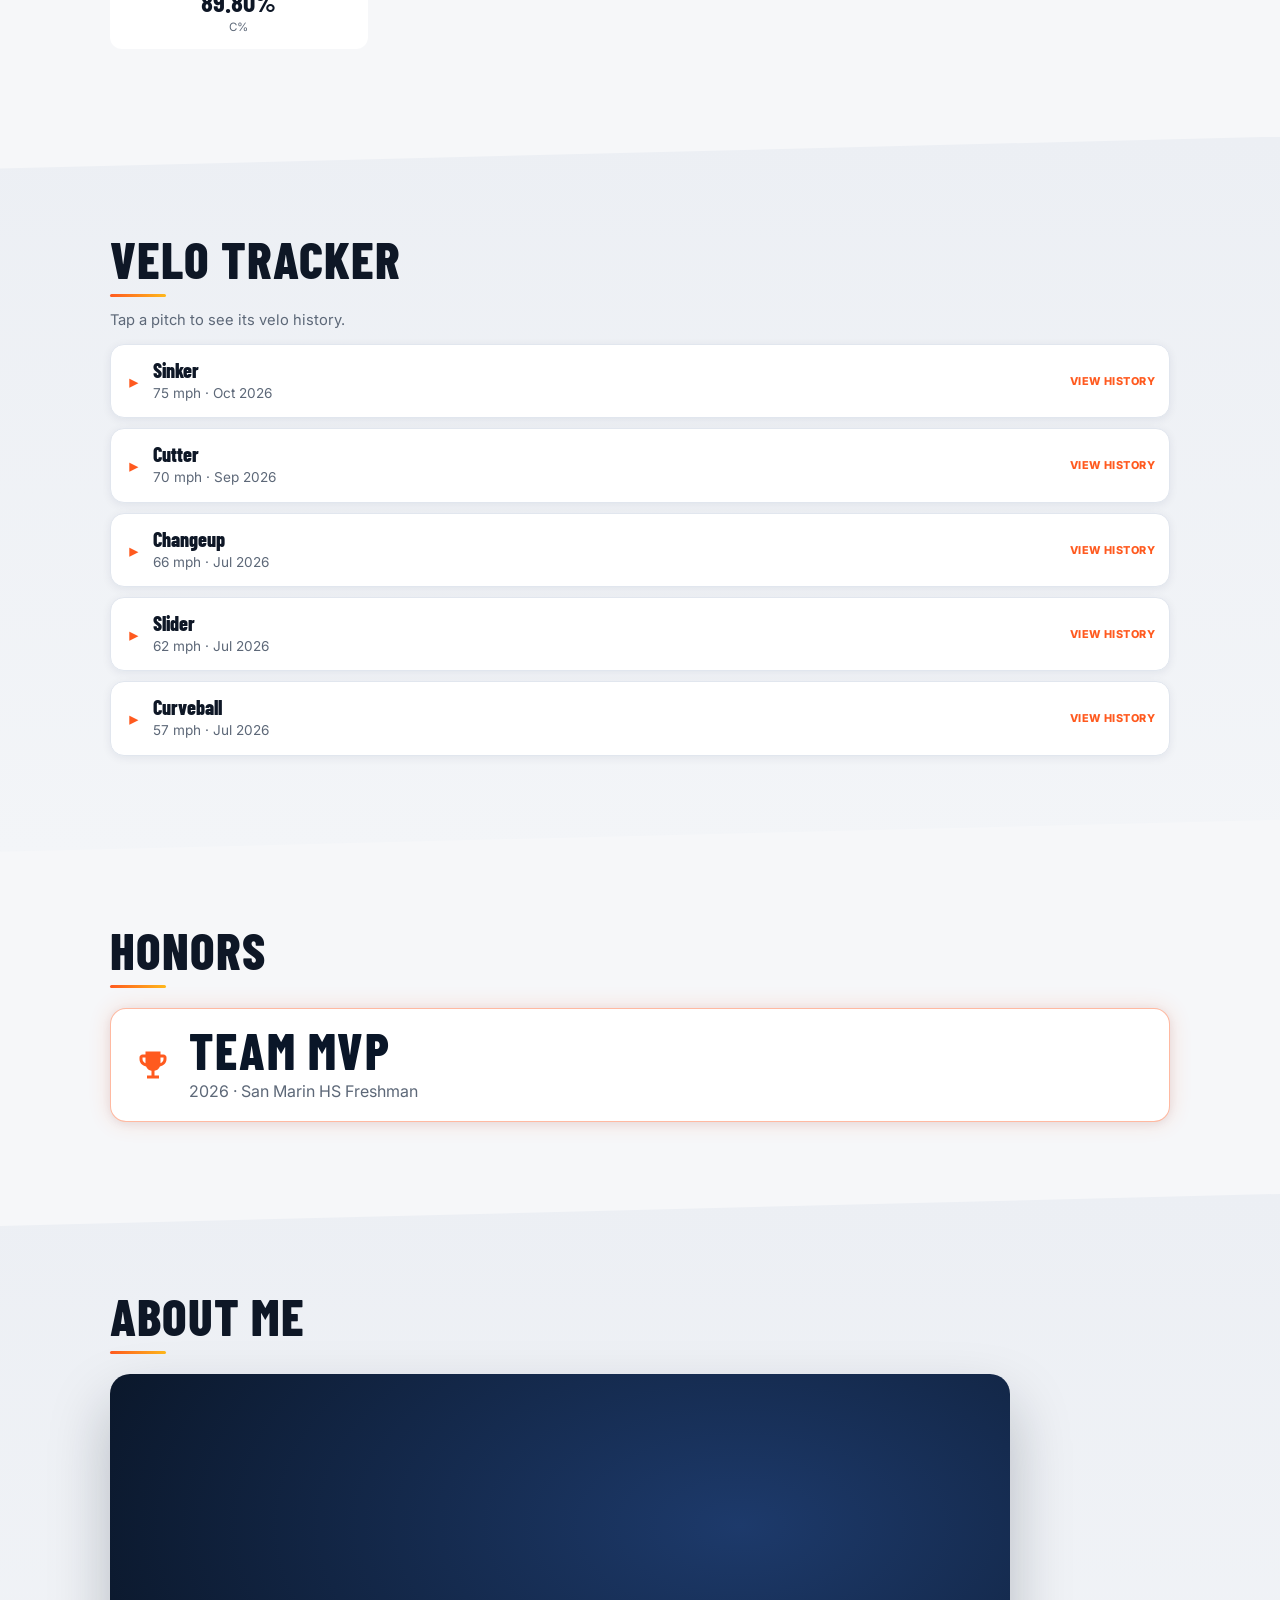
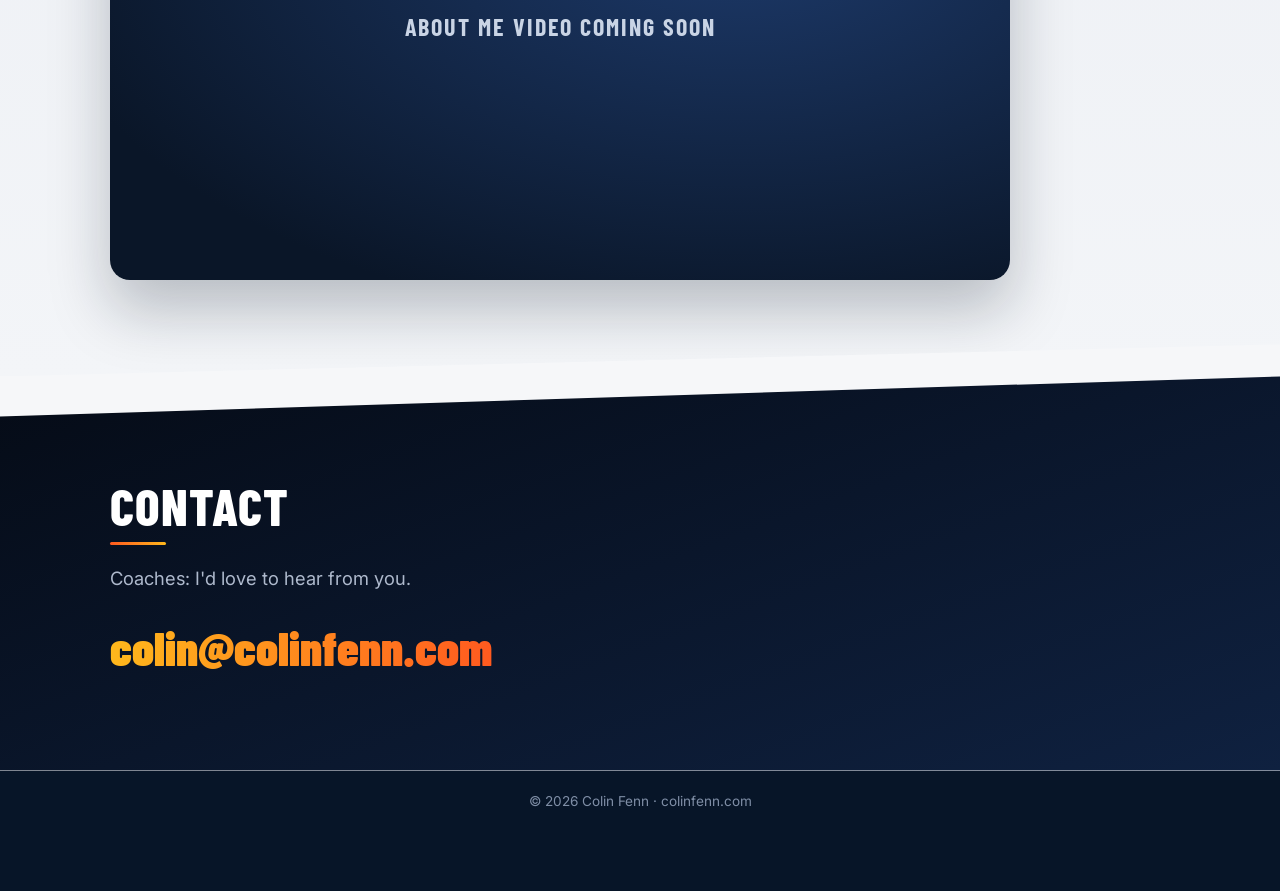
==== commit 438add44: "Add an Age stat to the hero strip. Store the birth date and compute whole years and months in the br" ====
--- a/index.html
+++ b/index.html
@@ -16,8 +16,8 @@
 <link rel="icon" href="data:image/svg+xml,<svg xmlns='http://www.w3.org/2000/svg' viewBox='0 0 100 100'><text y='.9em' font-size='90'>⚾</text></svg>">
 <link rel="preconnect" href="https://fonts.googleapis.com"><link rel="preconnect" href="https://fonts.gstatic.com" crossorigin>
 <link rel="stylesheet" href="https://fonts.googleapis.com/css2?family=Barlow+Condensed:wght@600;700;800&family=Inter:wght@400;500;600;700&display=swap">
-<link rel="stylesheet" href="css/style.css">
-<link rel="stylesheet" href="css/theme.css">
+<link rel="stylesheet" href="css/style.css?v=5">
+<link rel="stylesheet" href="css/theme.css?v=5">
 <script type="application/ld+json">{"@context":"https://schema.org","@type":"Person","name":"Colin Fenn","description":"Two-way baseball player (LHP / OF), Class of 2029, NorCal Black 2029","award":"Freshman Team MVP, San Marin HS, 2026","url":"https://colinfenn.com","affiliation":[{"@type":"HighSchool","name":"San Marin High School"},{"@type":"SportsTeam","name":"NorCal Black 2029"}]}</script>
 </head>
 <body>
@@ -36,6 +36,7 @@
       <h1 class="id-line" id="id-line">Colin Fenn – LHP/OF – Class of 2029</h1>
       <p class="id-line" id="teams-line">San Marin HS, NorCal Black 2029</p>
       <ul class="keynums" id="keynums">
+        <li><b>15 yrs <span class="age-rest">4 mos</span></b><span>Age</span></li>
         <li><b>5'7"</b><span>Height</span></li>
         <li><b>140</b><span>Weight</span></li>
         <li><b>3.6</b><span>GPA</span></li>
@@ -107,7 +108,7 @@
 </main>
 <a class="fab" href="#contact" id="fab">✉ Contact Colin</a>
 <footer class="foot"><div class="wrap">© <span id="yr">2026</span> Colin Fenn · colinfenn.com</div></footer>
-<script src="admin/logic.js?v=4" defer></script>
-<script src="js/app.js?v=4" defer></script>
+<script src="admin/logic.js?v=5" defer></script>
+<script src="js/app.js?v=5" defer></script>
 </body>
 </html>
--- a/css/style.css
+++ b/css/style.css
@@ -53,9 +53,11 @@
 .vmedia iframe,.vmedia video,.vmedia img,.vmedia .play{width:100%;height:100%;border:0;display:block}
 .vmedia img{object-fit:cover}
 .vmedia .play{padding:0;background:none;cursor:pointer}
-.keynums{list-style:none;display:grid;grid-template-columns:repeat(4,minmax(0,1fr));gap:8px;margin:18px 0 0;padding:16px 0 0;border-top:1px solid rgba(255,255,255,.16)}
-.keynums b{display:block;font-size:clamp(1.35rem,5vw,1.8rem);line-height:1}
-.keynums span{display:block;margin-top:4px;font-size:.68rem;letter-spacing:.12em;text-transform:uppercase;color:#9fb0c9}
+.keynums{list-style:none;display:grid;grid-template-columns:repeat(5,minmax(0,1fr));gap:4px;margin:18px 0 0;padding:16px 0 0;border-top:1px solid rgba(255,255,255,.16);text-align:center}
+.keynums li{min-width:0;display:flex;flex-direction:column;align-items:center}
+.keynums b{display:block;max-width:100%;font-size:clamp(1.35rem,5.4vw,2.4rem);line-height:.92;white-space:nowrap}
+.keynums li>span{display:block;max-width:100%;margin-top:auto;padding-top:4px;font-size:.58rem;letter-spacing:.02em;text-transform:uppercase;color:#9fb0c9;white-space:nowrap}
+.keynums .age-rest{display:block;margin:0;padding:0;font-size:inherit;letter-spacing:0;text-transform:none;color:inherit;white-space:nowrap}
 .hero-text{container-type:inline-size;width:100%}
 .id-line{font-size:clamp(1rem,7.1cqi,2.15rem);line-height:1.25;font-weight:800;margin:0;text-transform:none;letter-spacing:0;white-space:nowrap;text-align:center}
 p.id-line{margin-top:.28em}
--- a/css/theme.css
+++ b/css/theme.css
@@ -14,7 +14,7 @@
 h1{font-size:clamp(3.6rem,13vw,7rem);font-weight:800;letter-spacing:.01em;line-height:.88}
 .id-line{font-family:var(--disp);font-size:clamp(1rem,7.1cqi,2.8rem);line-height:1.15;text-transform:none;letter-spacing:.01em;font-weight:800;margin:0;white-space:nowrap;text-align:center}
 p.id-line{margin-top:.28em}
-.keynums b{font-family:var(--disp);font-size:clamp(1.8rem,6vw,2.6rem);font-weight:800}
+.keynums b{font-family:var(--disp);font-size:clamp(1.35rem,5.4vw,2.4rem);font-weight:800;line-height:.92}
 .pitch-name,.fresh-nums b{font-family:var(--disp)}
 .filters button[aria-pressed=true]{background:var(--navy);color:#fff;box-shadow:none;border-radius:999px;padding:6px 12px}
 .eyebrow{font-size:1.15rem;letter-spacing:.22em;color:var(--gold)}
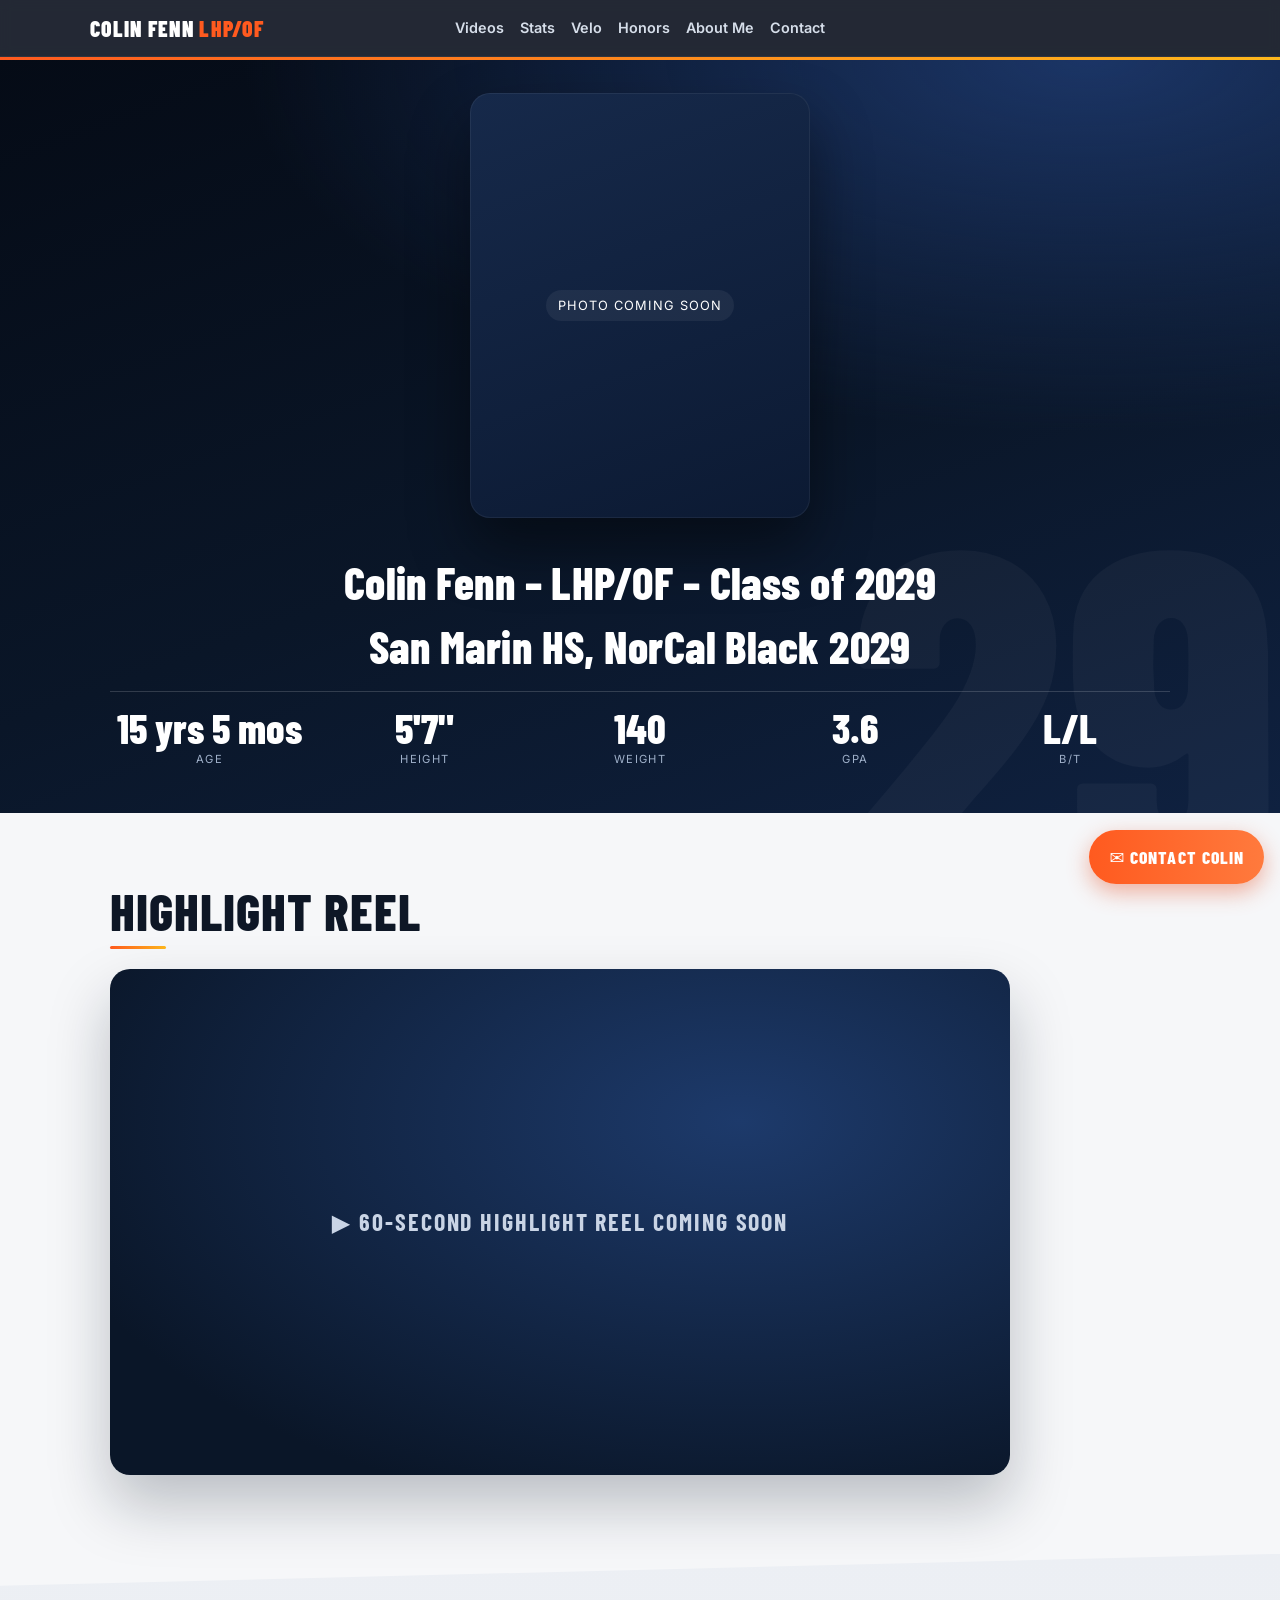
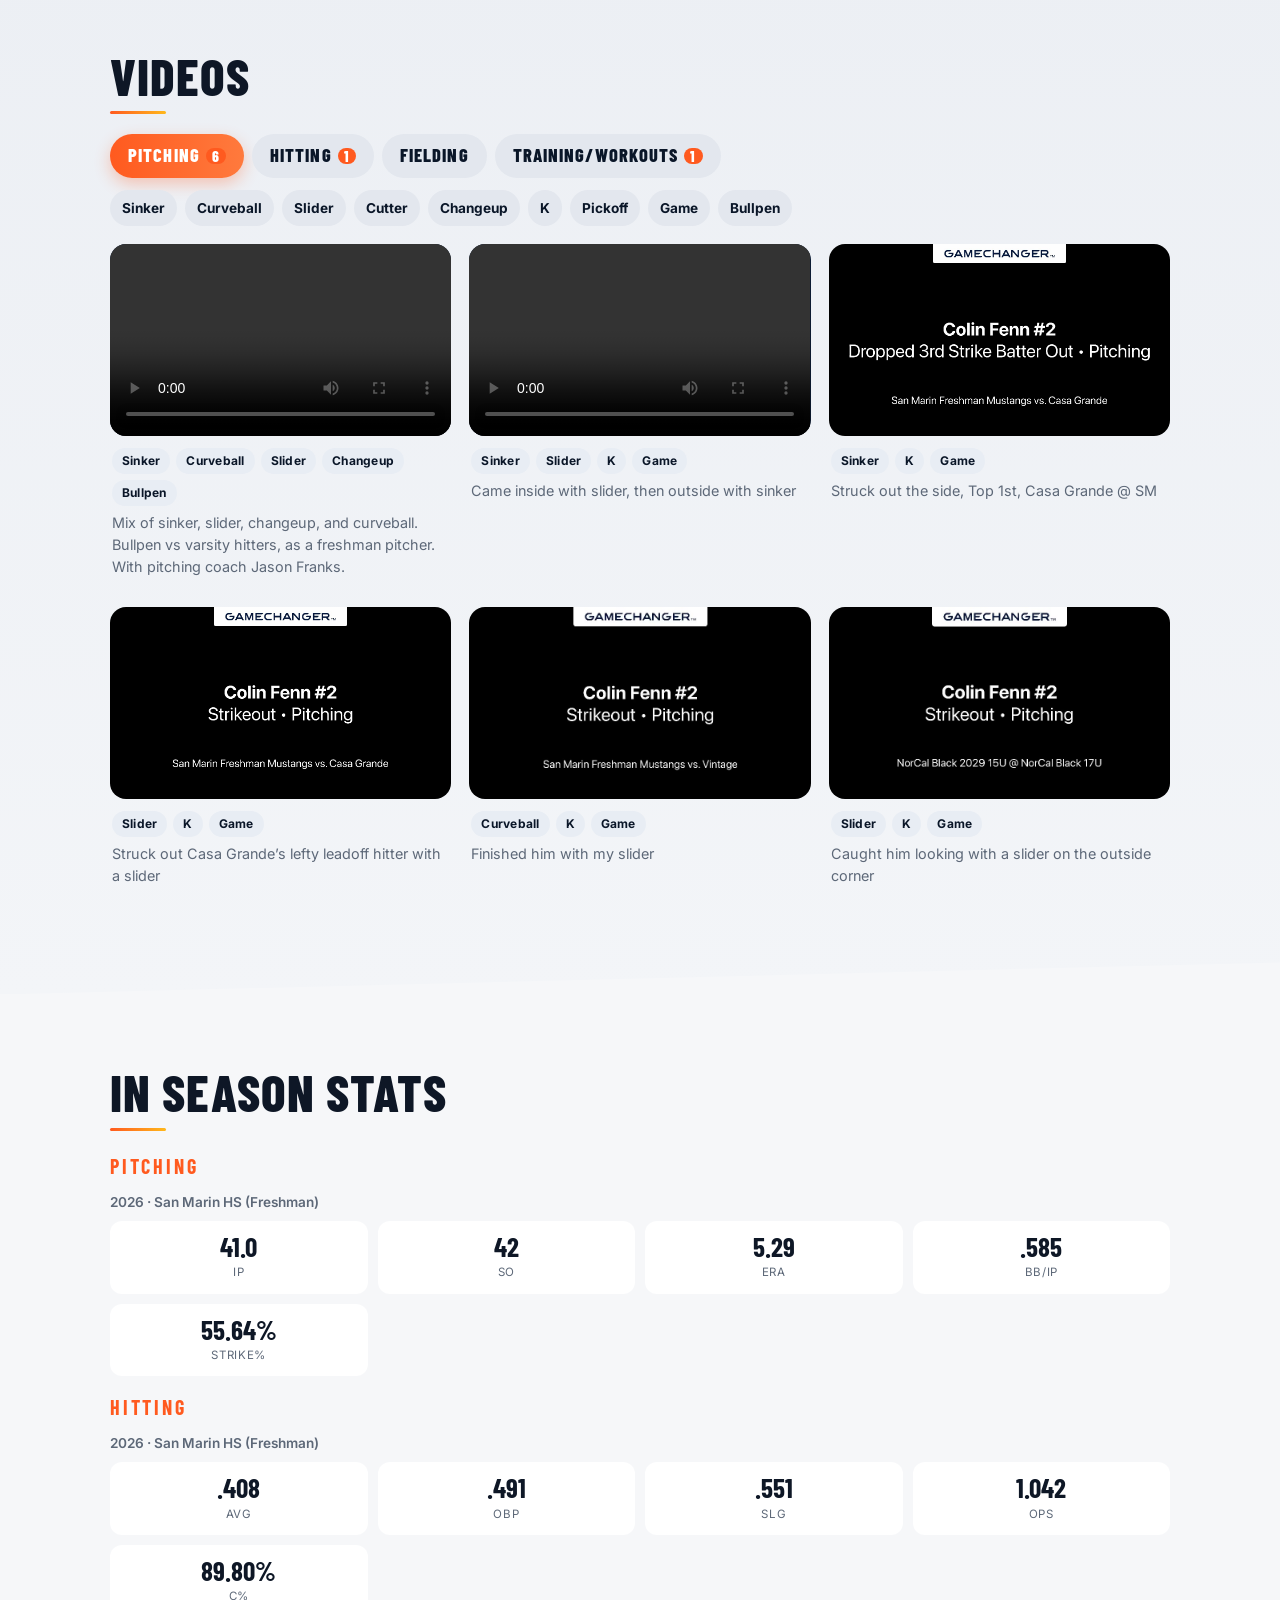
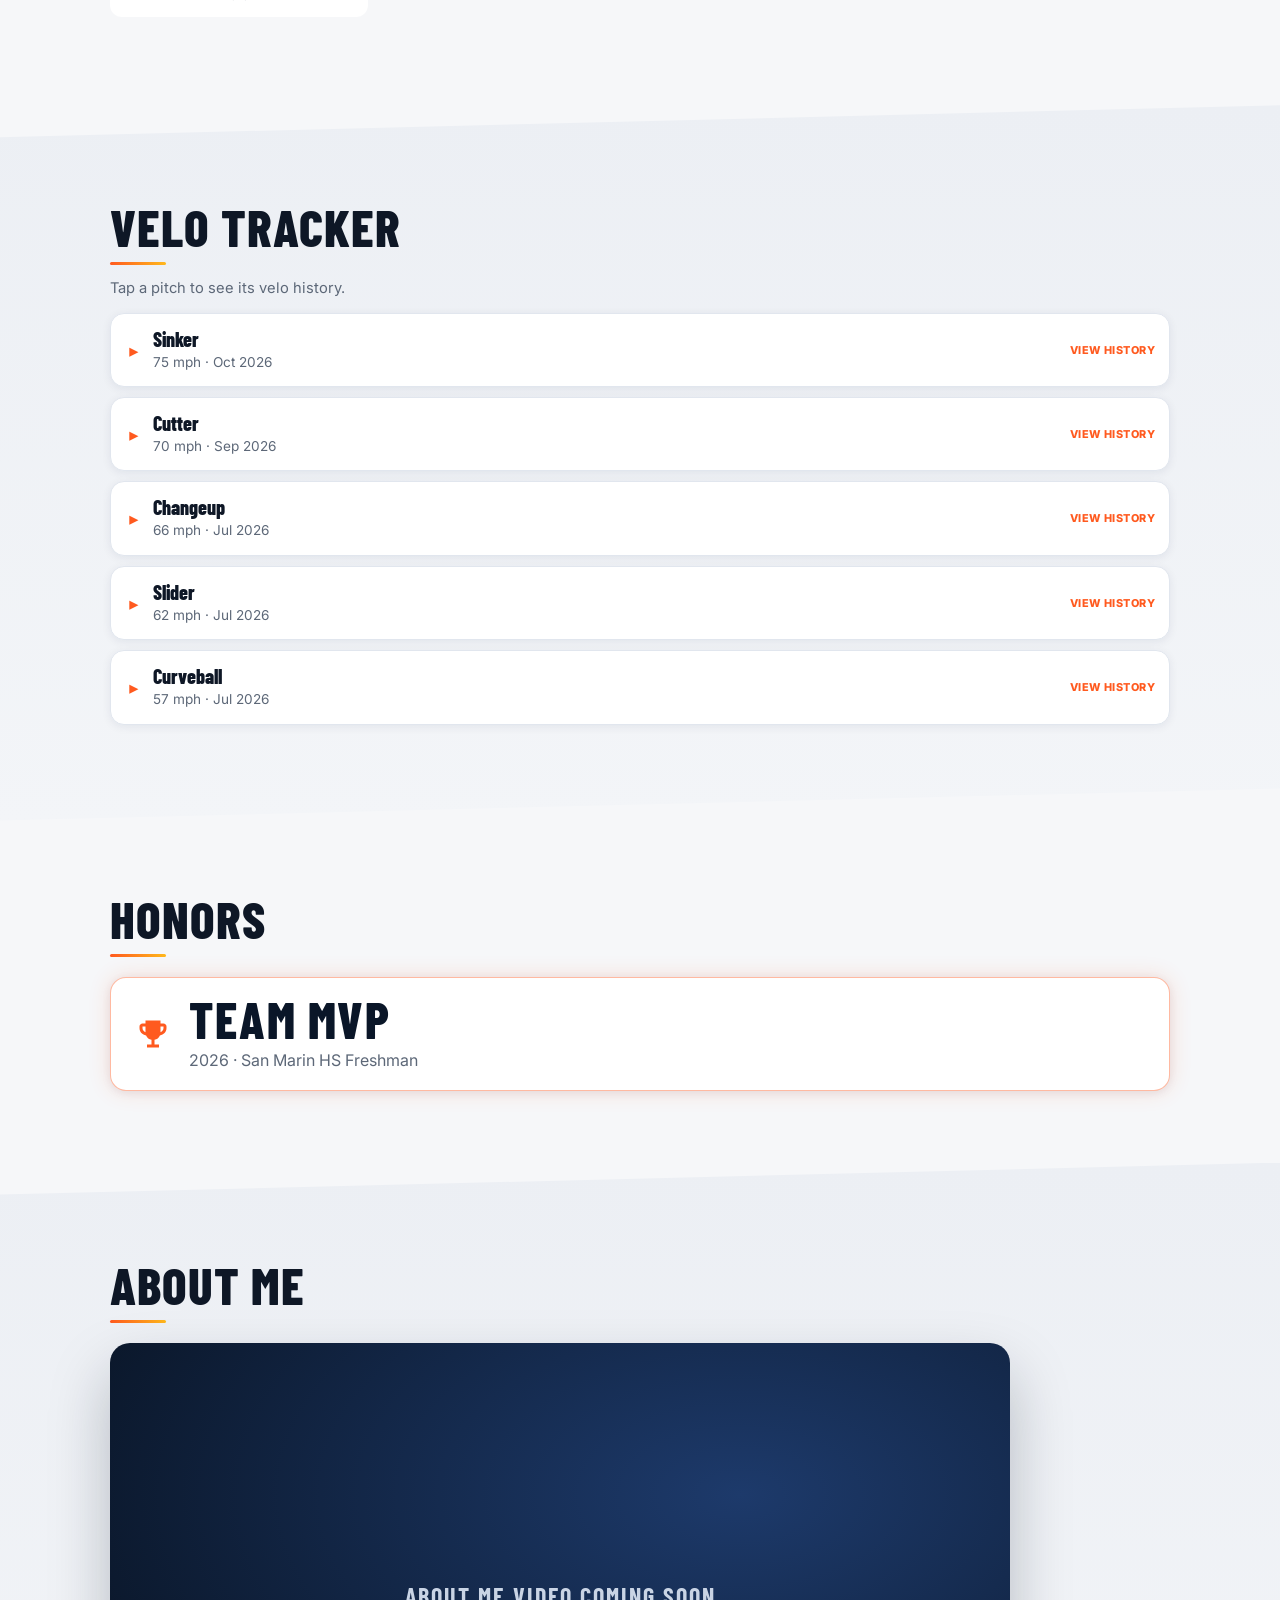
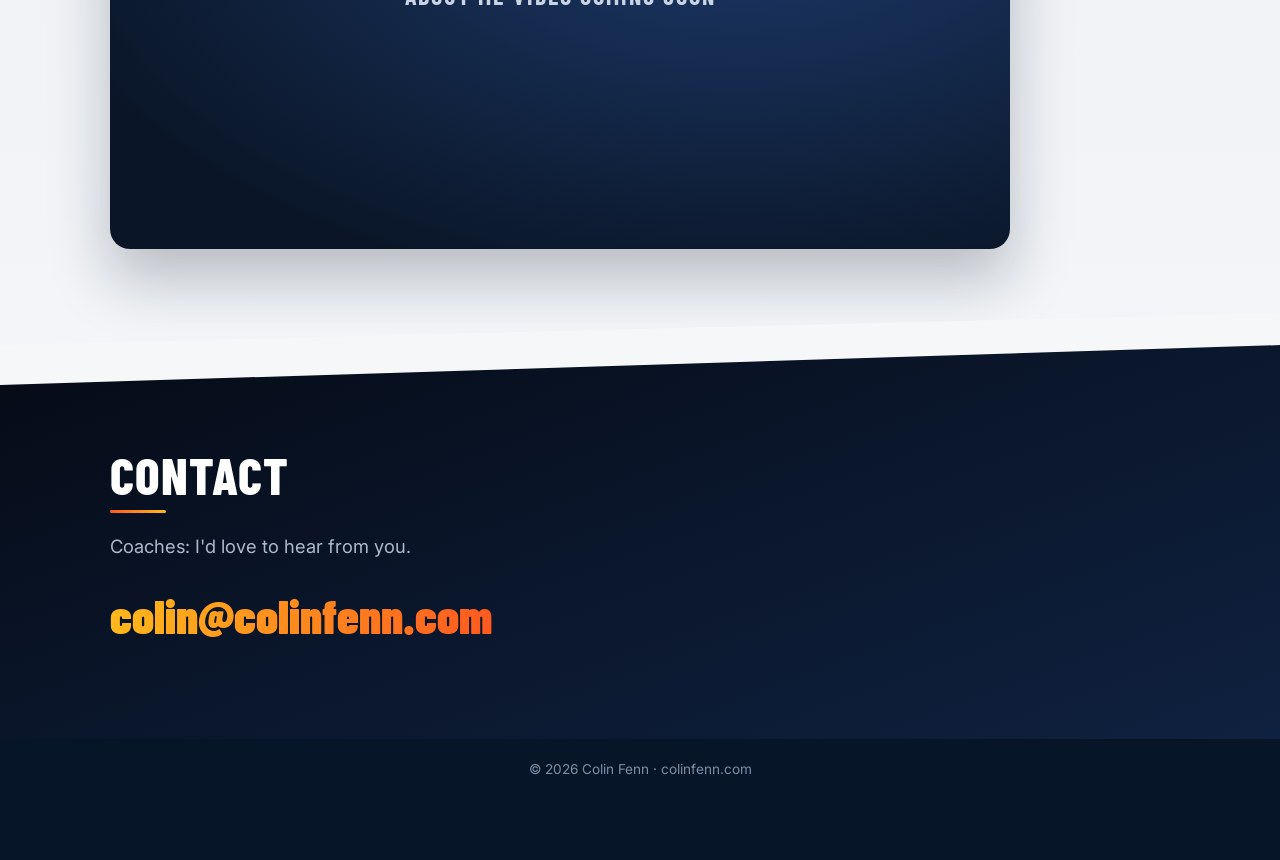
==== commit 28864c48: "Center the five hero stats on one axis. Phones use a centered 3-over-2 grid with matching type, and " ====
--- a/index.html
+++ b/index.html
@@ -16,8 +16,8 @@
 <link rel="icon" href="data:image/svg+xml,<svg xmlns='http://www.w3.org/2000/svg' viewBox='0 0 100 100'><text y='.9em' font-size='90'>⚾</text></svg>">
 <link rel="preconnect" href="https://fonts.googleapis.com"><link rel="preconnect" href="https://fonts.gstatic.com" crossorigin>
 <link rel="stylesheet" href="https://fonts.googleapis.com/css2?family=Barlow+Condensed:wght@600;700;800&family=Inter:wght@400;500;600;700&display=swap">
-<link rel="stylesheet" href="css/style.css?v=5">
-<link rel="stylesheet" href="css/theme.css?v=5">
+<link rel="stylesheet" href="css/style.css?v=6">
+<link rel="stylesheet" href="css/theme.css?v=6">
 <script type="application/ld+json">{"@context":"https://schema.org","@type":"Person","name":"Colin Fenn","description":"Two-way baseball player (LHP / OF), Class of 2029, NorCal Black 2029","award":"Freshman Team MVP, San Marin HS, 2026","url":"https://colinfenn.com","affiliation":[{"@type":"HighSchool","name":"San Marin High School"},{"@type":"SportsTeam","name":"NorCal Black 2029"}]}</script>
 </head>
 <body>
@@ -36,7 +36,7 @@
       <h1 class="id-line" id="id-line">Colin Fenn – LHP/OF – Class of 2029</h1>
       <p class="id-line" id="teams-line">San Marin HS, NorCal Black 2029</p>
       <ul class="keynums" id="keynums">
-        <li><b>15 yrs <span class="age-rest">4 mos</span></b><span>Age</span></li>
+        <li><b>15 yrs 4 mos</b><span>Age</span></li>
         <li><b>5'7"</b><span>Height</span></li>
         <li><b>140</b><span>Weight</span></li>
         <li><b>3.6</b><span>GPA</span></li>
@@ -108,7 +108,7 @@
 </main>
 <a class="fab" href="#contact" id="fab">✉ Contact Colin</a>
 <footer class="foot"><div class="wrap">© <span id="yr">2026</span> Colin Fenn · colinfenn.com</div></footer>
-<script src="admin/logic.js?v=5" defer></script>
-<script src="js/app.js?v=5" defer></script>
+<script src="admin/logic.js?v=6" defer></script>
+<script src="js/app.js?v=6" defer></script>
 </body>
 </html>
--- a/css/style.css
+++ b/css/style.css
@@ -53,11 +53,16 @@
 .vmedia iframe,.vmedia video,.vmedia img,.vmedia .play{width:100%;height:100%;border:0;display:block}
 .vmedia img{object-fit:cover}
 .vmedia .play{padding:0;background:none;cursor:pointer}
-.keynums{list-style:none;display:grid;grid-template-columns:repeat(5,minmax(0,1fr));gap:4px;margin:18px 0 0;padding:16px 0 0;border-top:1px solid rgba(255,255,255,.16);text-align:center}
-.keynums li{min-width:0;display:flex;flex-direction:column;align-items:center}
-.keynums b{display:block;max-width:100%;font-size:clamp(1.35rem,5.4vw,2.4rem);line-height:.92;white-space:nowrap}
-.keynums li>span{display:block;max-width:100%;margin-top:auto;padding-top:4px;font-size:.58rem;letter-spacing:.02em;text-transform:uppercase;color:#9fb0c9;white-space:nowrap}
-.keynums .age-rest{display:block;margin:0;padding:0;font-size:inherit;letter-spacing:0;text-transform:none;color:inherit;white-space:nowrap}
+.keynums{list-style:none;display:flex;flex-wrap:wrap;justify-content:center;align-items:flex-start;gap:14px 12px;margin:18px 0 0;padding:16px 0 0;border-top:1px solid rgba(255,255,255,.16);text-align:center}
+.keynums li{flex:0 0 calc((100% - 24px) / 3);width:calc((100% - 24px) / 3);min-width:0;display:flex;flex-direction:column;align-items:center}
+.keynums b{display:block;max-width:100%;font-size:clamp(1rem,5.4vw,1.7rem);line-height:1;font-weight:800;white-space:nowrap}
+.keynums li>span{display:block;max-width:100%;margin-top:4px;font-size:.64rem;letter-spacing:.08em;line-height:1.1;text-transform:uppercase;color:#9fb0c9;white-space:nowrap}
+@media(min-width:960px){
+  .keynums{flex-wrap:nowrap;gap:0 16px}
+  .keynums li{flex:1 1 0;width:auto}
+  .keynums b{font-size:clamp(1.9rem,3.2vw,2.6rem)}
+  .keynums li>span{font-size:.7rem;letter-spacing:.12em}
+}
 .hero-text{container-type:inline-size;width:100%}
 .id-line{font-size:clamp(1rem,7.1cqi,2.15rem);line-height:1.25;font-weight:800;margin:0;text-transform:none;letter-spacing:0;white-space:nowrap;text-align:center}
 p.id-line{margin-top:.28em}
--- a/css/theme.css
+++ b/css/theme.css
@@ -14,7 +14,7 @@
 h1{font-size:clamp(3.6rem,13vw,7rem);font-weight:800;letter-spacing:.01em;line-height:.88}
 .id-line{font-family:var(--disp);font-size:clamp(1rem,7.1cqi,2.8rem);line-height:1.15;text-transform:none;letter-spacing:.01em;font-weight:800;margin:0;white-space:nowrap;text-align:center}
 p.id-line{margin-top:.28em}
-.keynums b{font-family:var(--disp);font-size:clamp(1.35rem,5.4vw,2.4rem);font-weight:800;line-height:.92}
+.keynums b{font-family:var(--disp);font-weight:800}
 .pitch-name,.fresh-nums b{font-family:var(--disp)}
 .filters button[aria-pressed=true]{background:var(--navy);color:#fff;box-shadow:none;border-radius:999px;padding:6px 12px}
 .eyebrow{font-size:1.15rem;letter-spacing:.22em;color:var(--gold)}
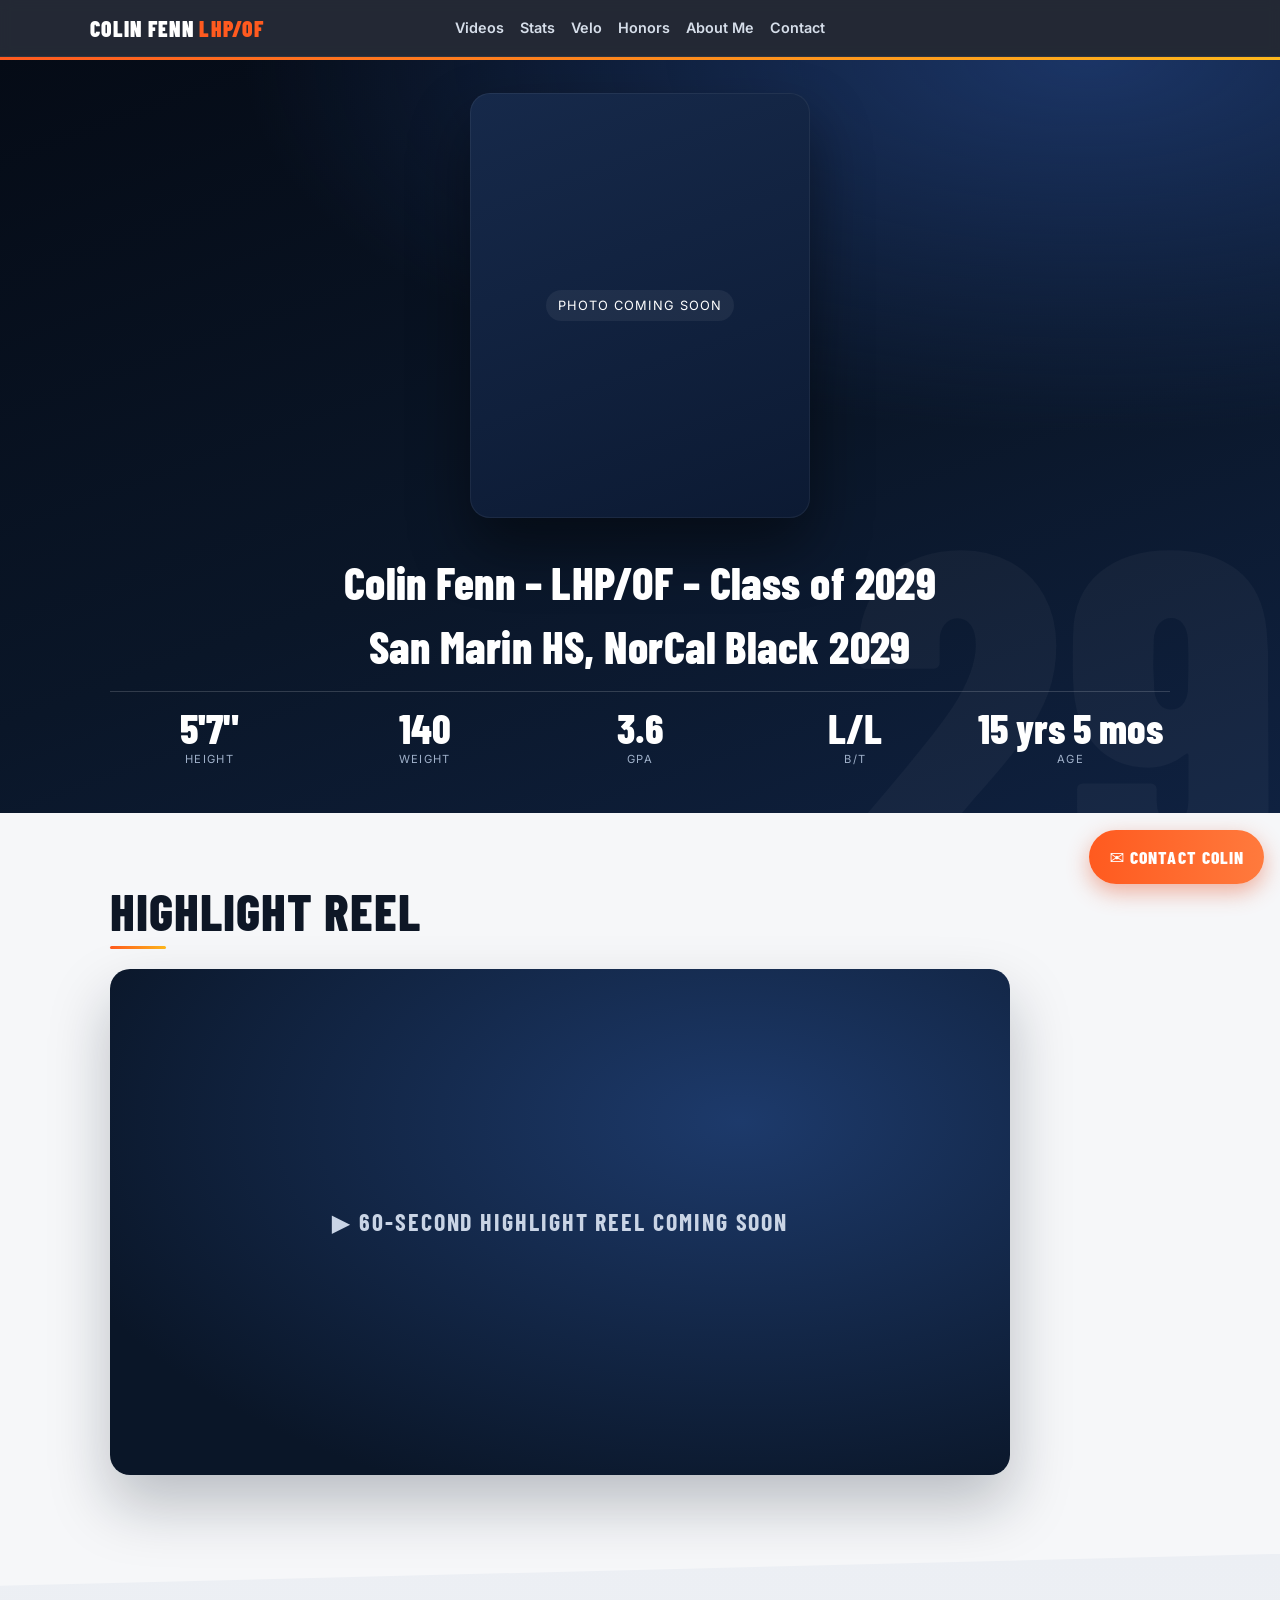
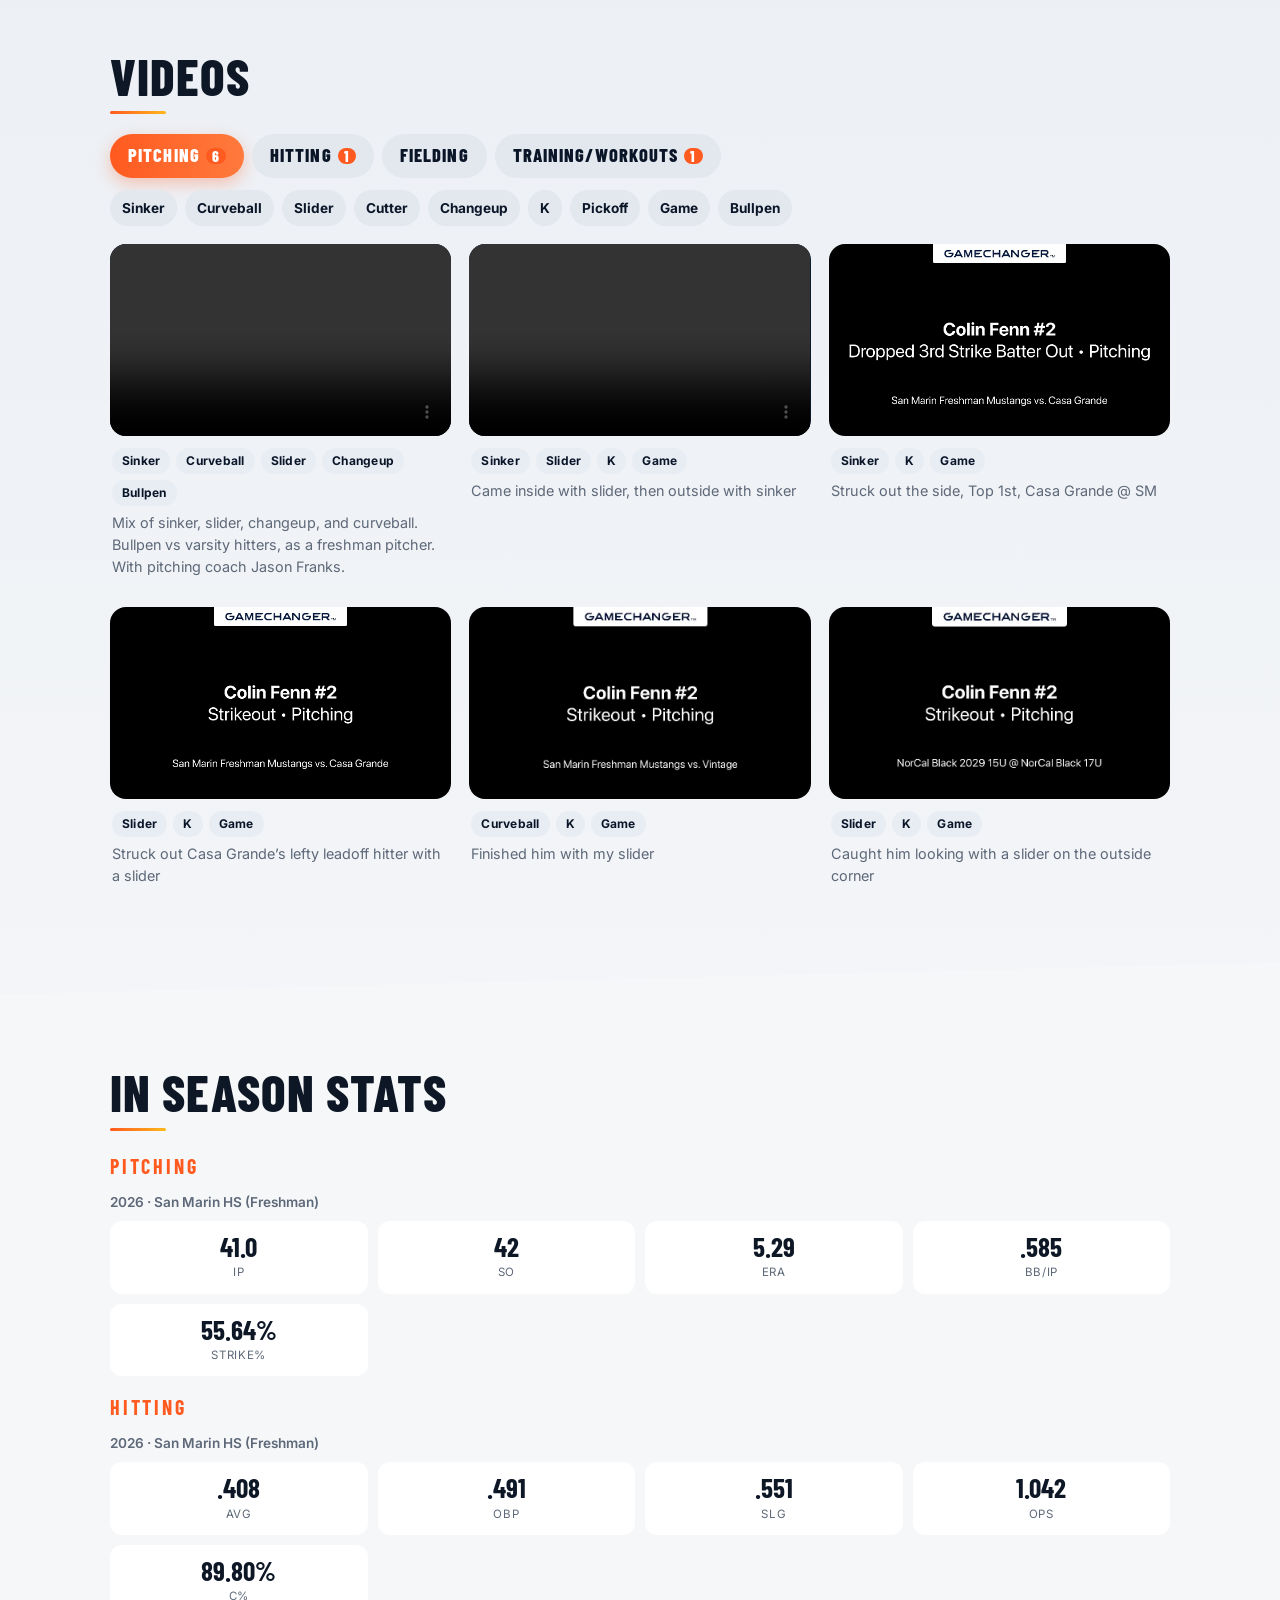
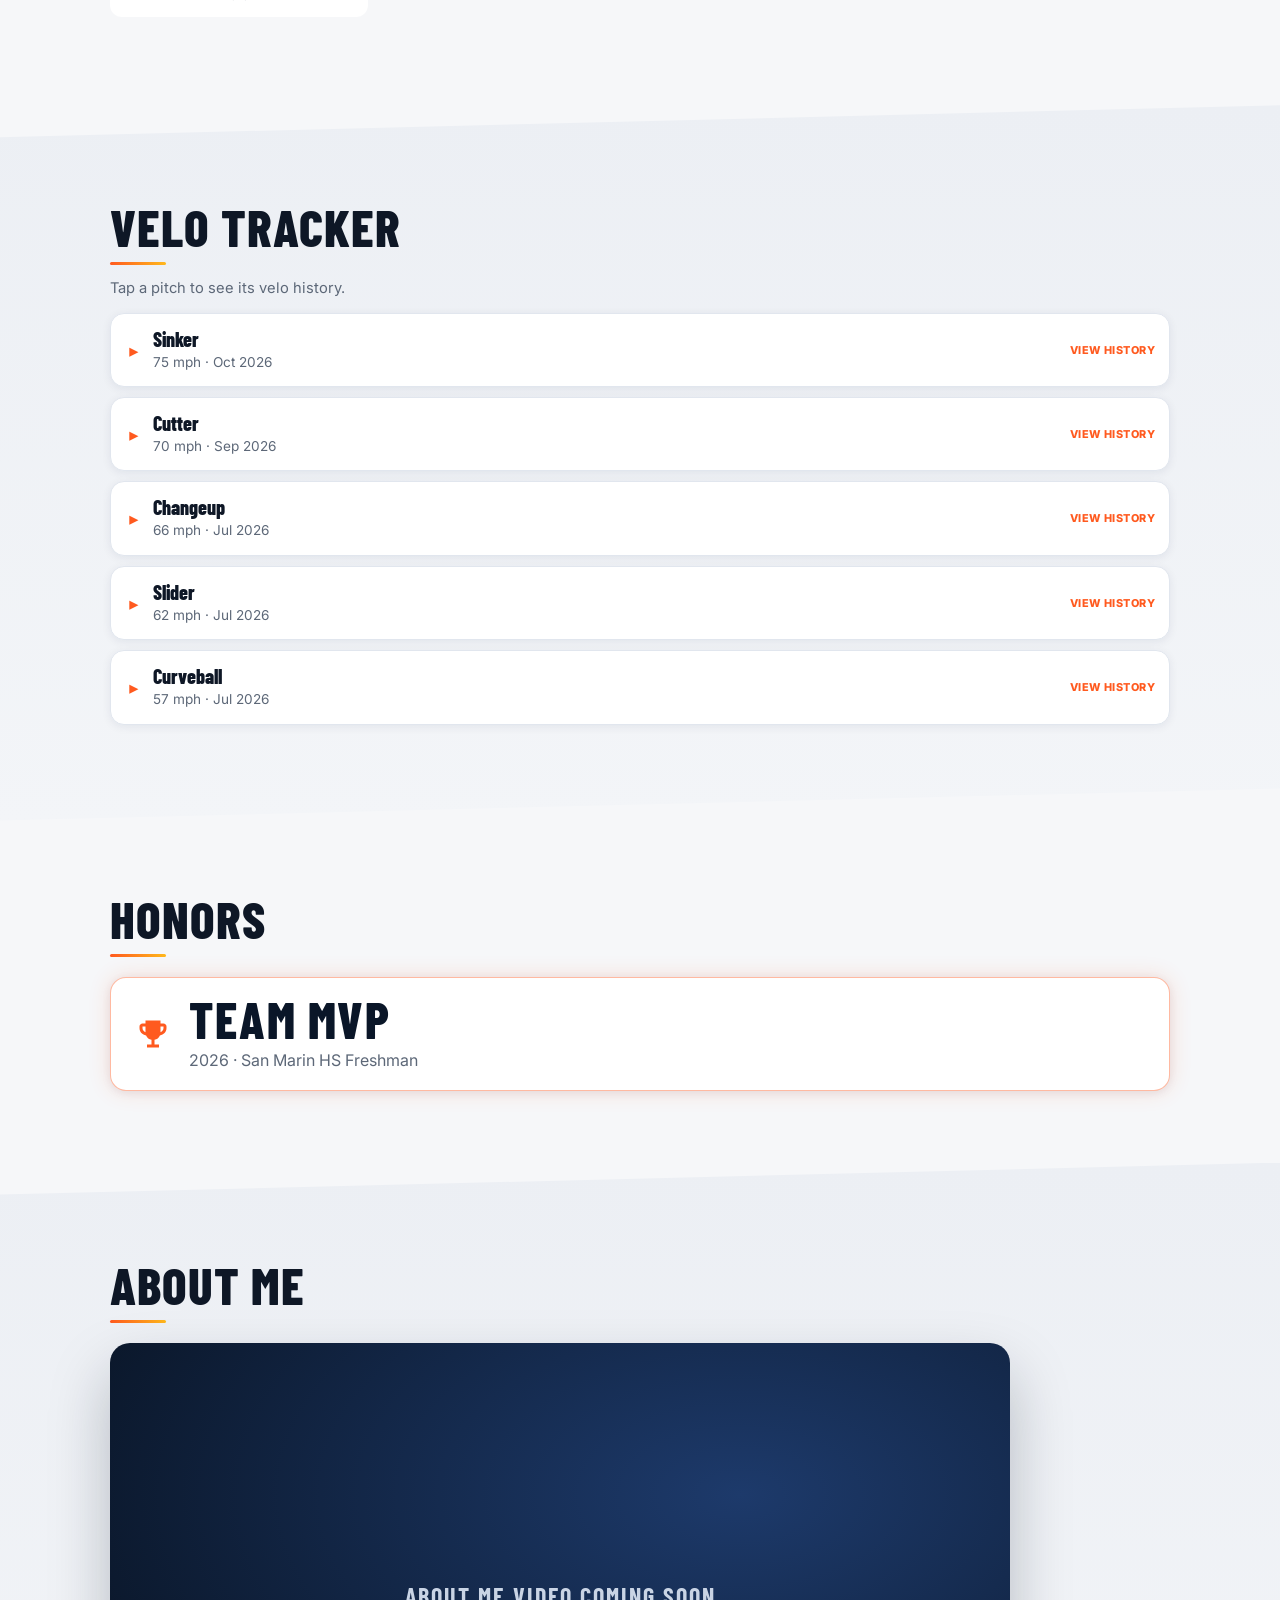
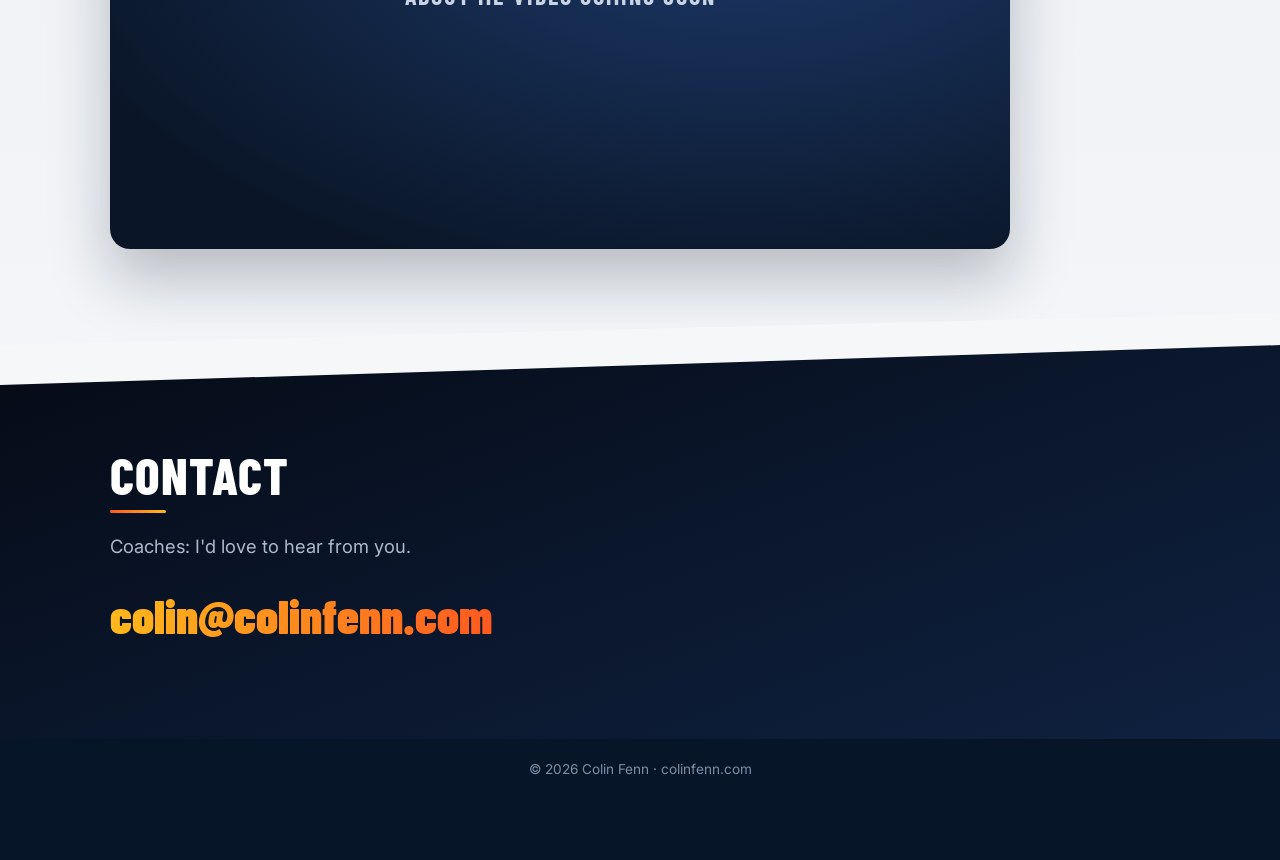
==== commit a1a85cee: "Move Age to the end of the hero stat strip. The homepage key numbers now read Height, Weight, GPA, B" ====
--- a/index.html
+++ b/index.html
@@ -36,11 +36,11 @@
       <h1 class="id-line" id="id-line">Colin Fenn – LHP/OF – Class of 2029</h1>
       <p class="id-line" id="teams-line">San Marin HS, NorCal Black 2029</p>
       <ul class="keynums" id="keynums">
-        <li><b>15 yrs 4 mos</b><span>Age</span></li>
         <li><b>5'7"</b><span>Height</span></li>
         <li><b>140</b><span>Weight</span></li>
         <li><b>3.6</b><span>GPA</span></li>
         <li><b>L/L</b><span>B/T</span></li>
+        <li><b>15 yrs 4 mos</b><span>Age</span></li>
       </ul>
     </div>
   </div>
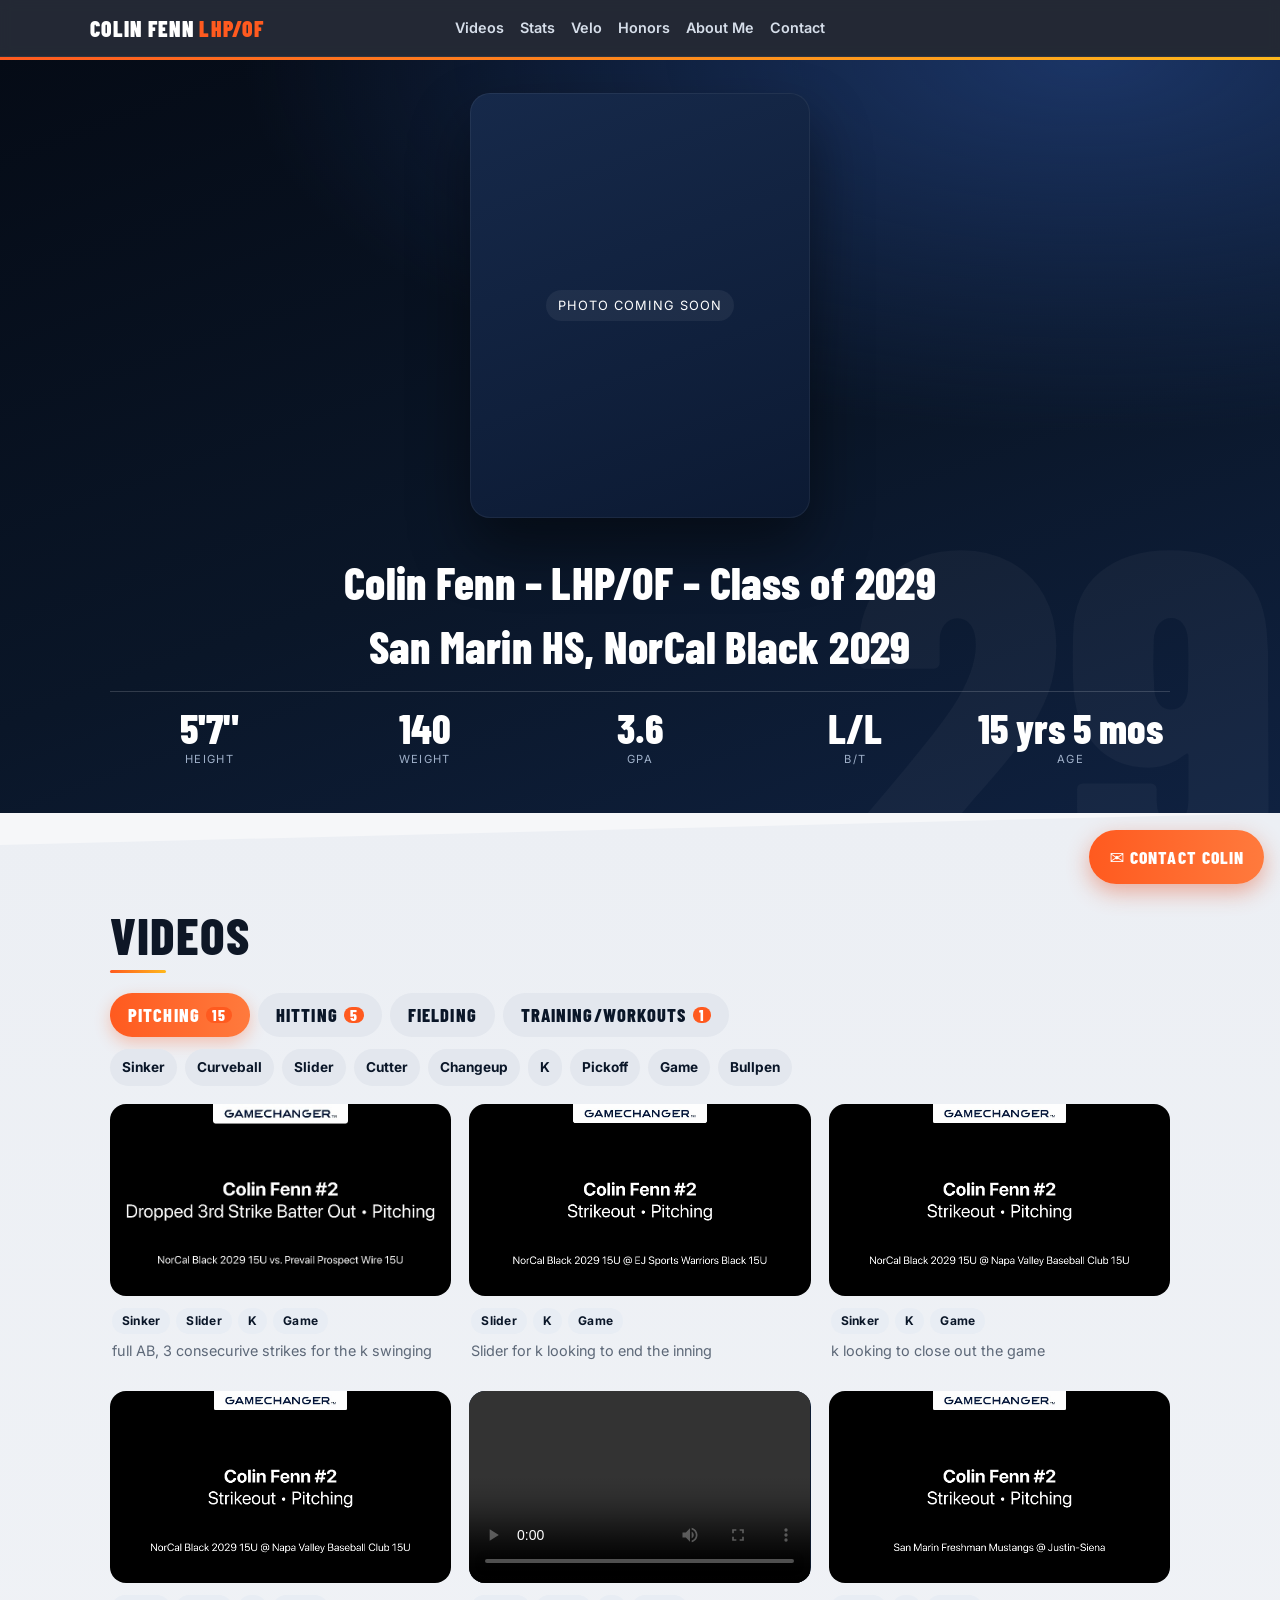
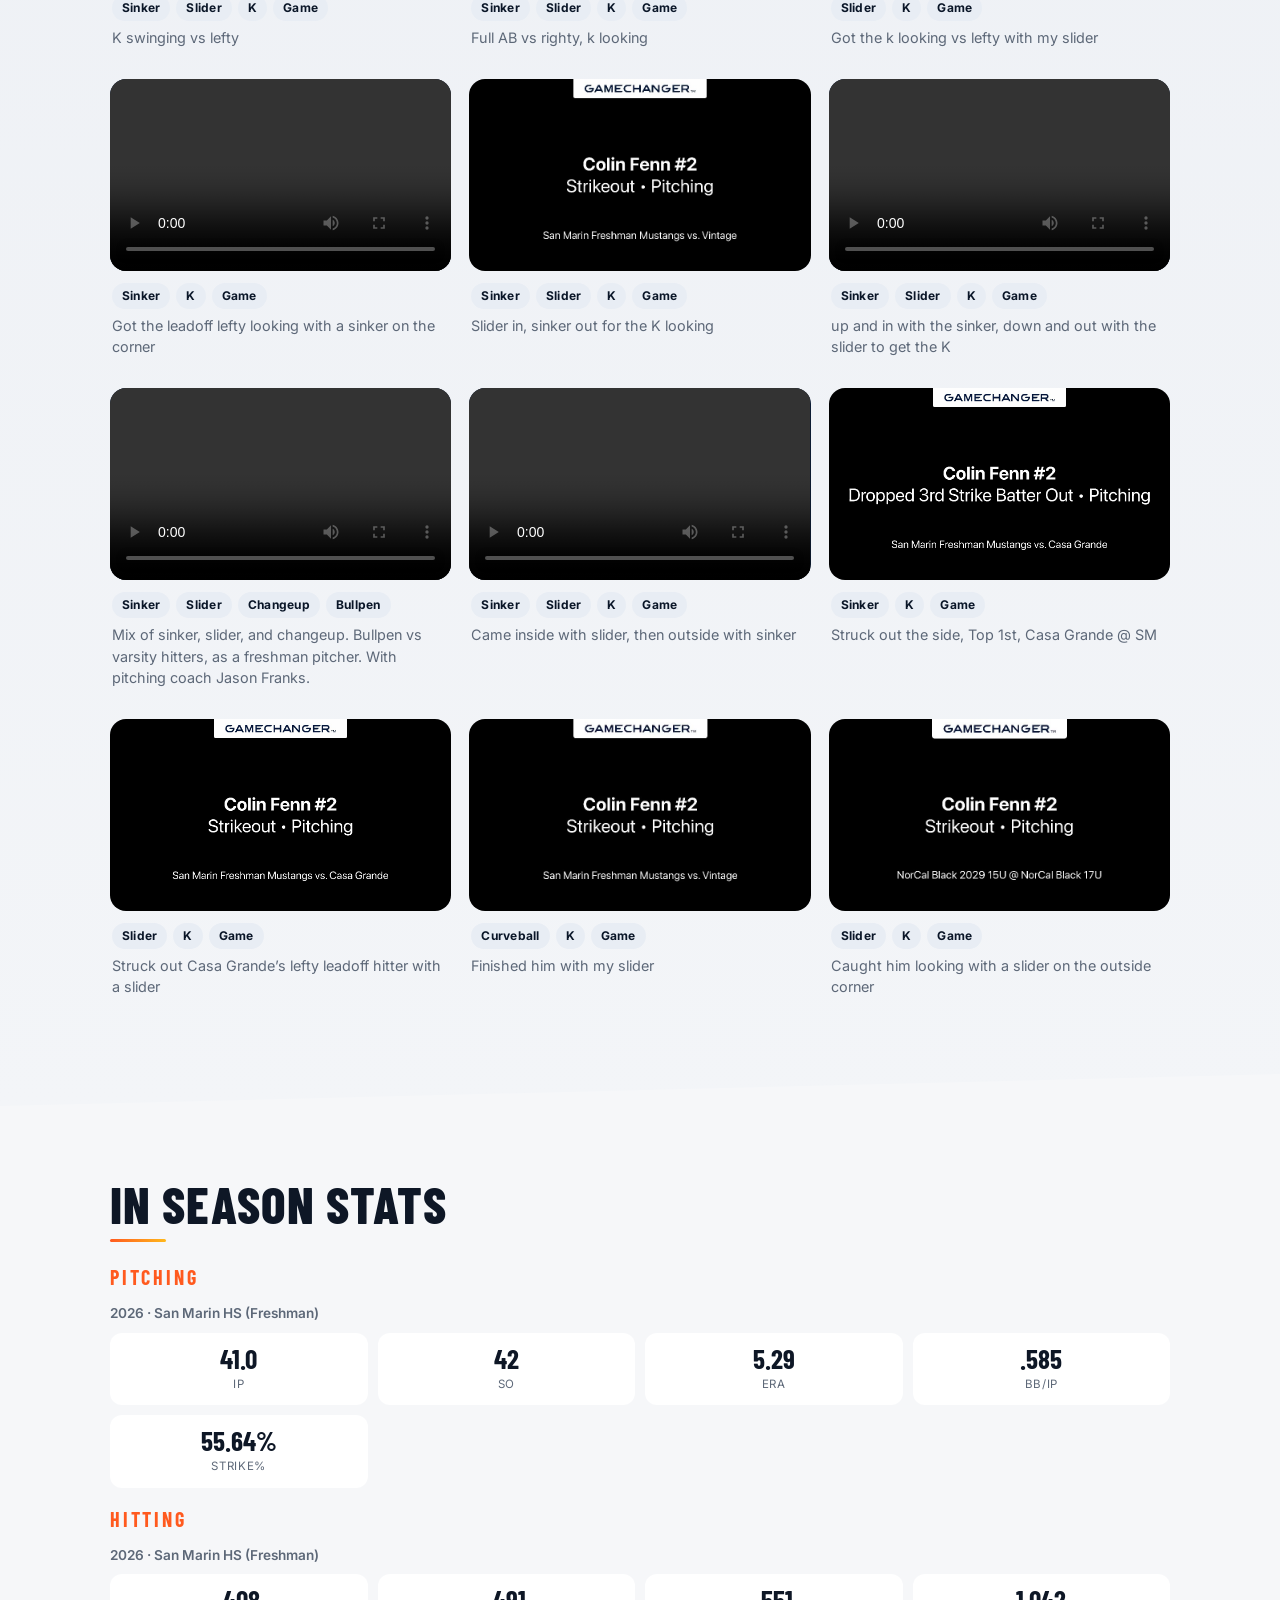
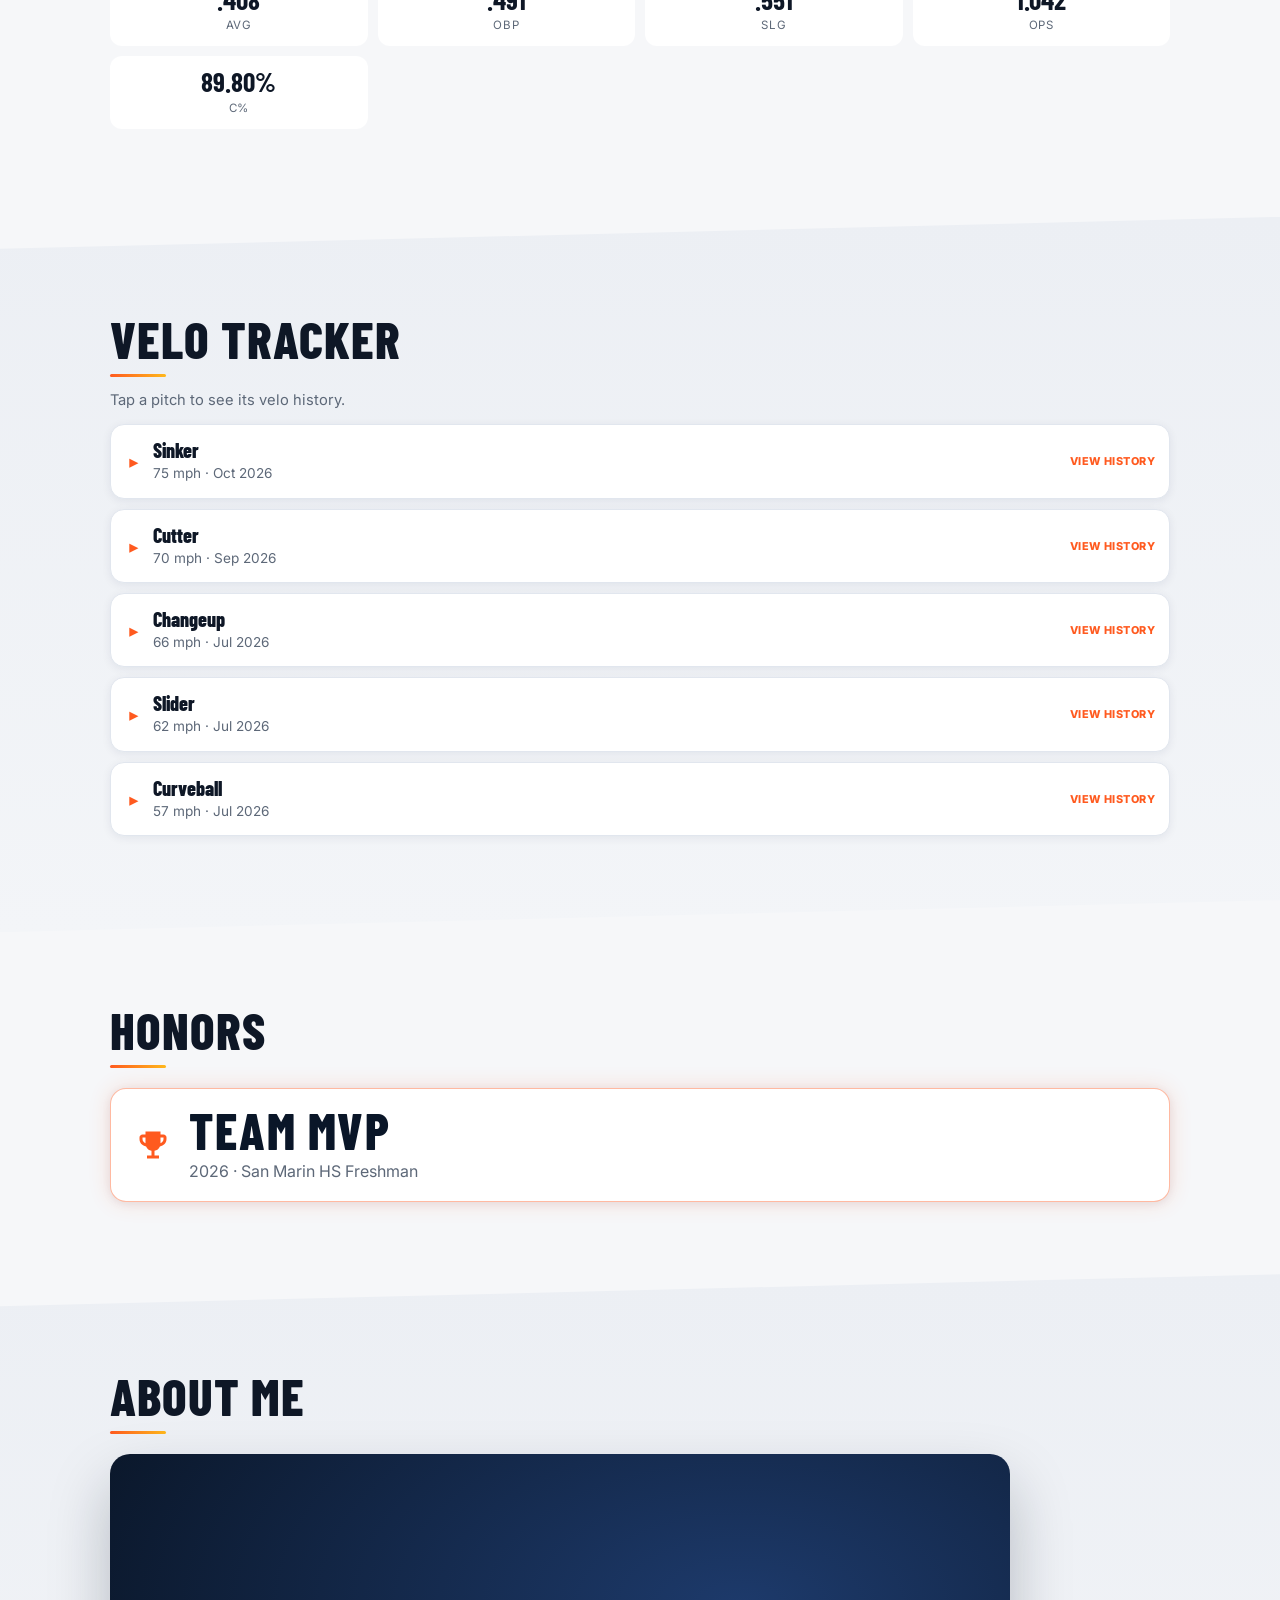
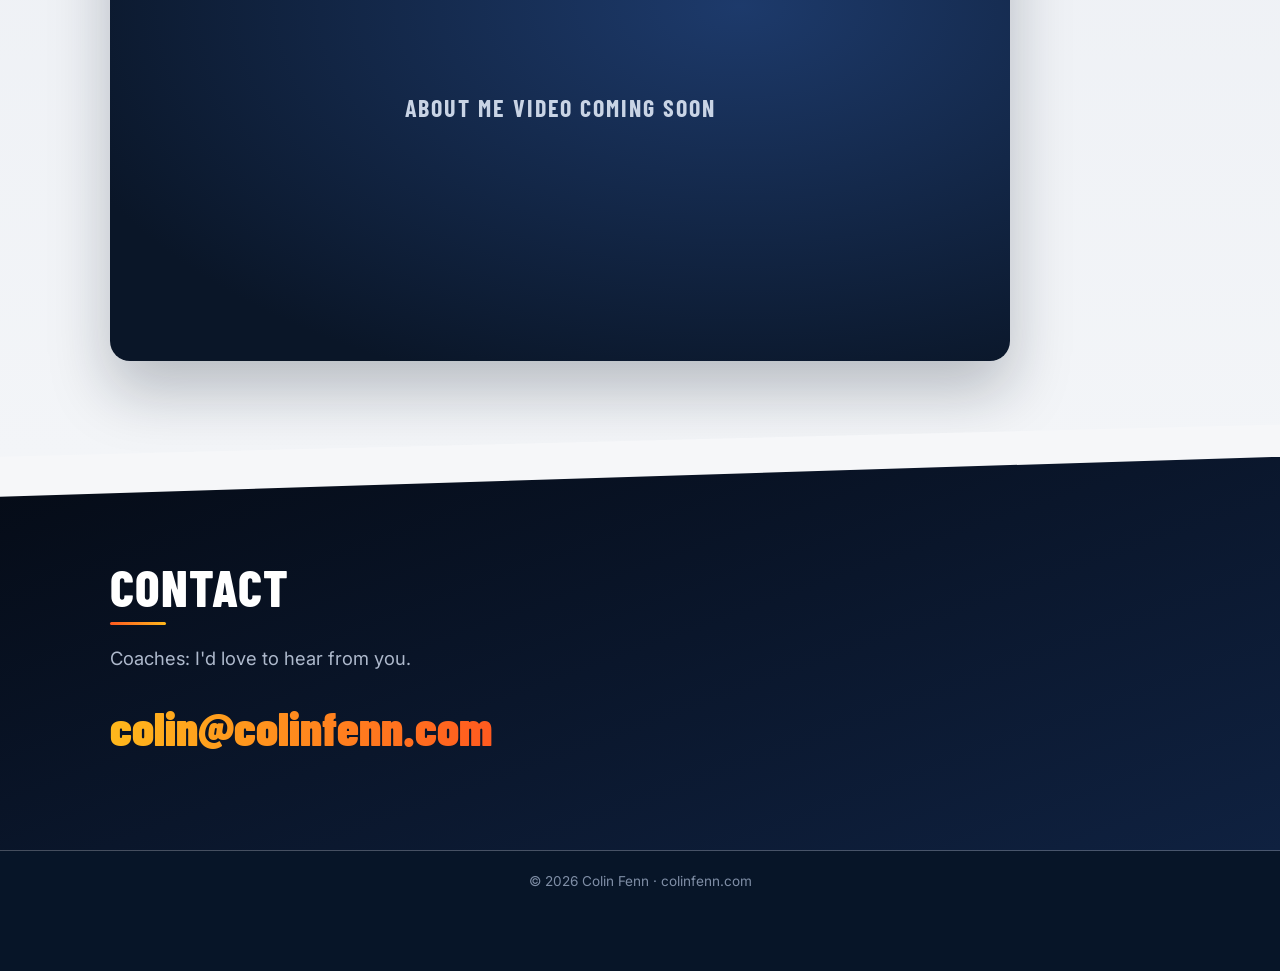
==== commit 97d4a469: "Remove the homepage highlight reel for now. The section, its renderer, and the tighter top padding a" ====
--- a/index.html
+++ b/index.html
@@ -43,14 +43,6 @@
         <li><b>15 yrs 4 mos</b><span>Age</span></li>
       </ul>
     </div>
-  </div>
-</section>
-
-<section id="reel" class="sec reel-sec">
-  <div class="wrap">
-    <h2>Highlight Reel</h2>
-    <div class="reel" id="reel-media"><span>▶ 60-second highlight reel coming soon</span></div>
-    <p class="note" id="reel-caption"></p>
   </div>
 </section>
 
--- a/css/style.css
+++ b/css/style.css
@@ -152,7 +152,6 @@
 .glance-list li.hl{grid-column:1/-1;background:var(--gold)}
 @media(min-width:960px){.glance-list li.hl{grid-column:auto}}
 .glance-list li.hl b,.glance-list li.hl span{color:#2b1f00}
-.reel-sec{padding-top:40px}
 .reel{aspect-ratio:16/9;max-width:900px;border-radius:var(--r);background:linear-gradient(135deg,#0f2442,#1d3f70);display:grid;place-items:center;color:#c9d4e5;font-weight:700;font-size:1.1rem;box-shadow:0 8px 24px rgba(16,35,66,.18);overflow:hidden;text-align:center;padding:12px}
 .reel.has{padding:0}.reel iframe,.reel video{width:100%;height:100%;border:0}
 .tabs{display:grid;grid-template-columns:repeat(2,minmax(0,1fr));gap:8px;overflow:visible;margin-bottom:12px}
